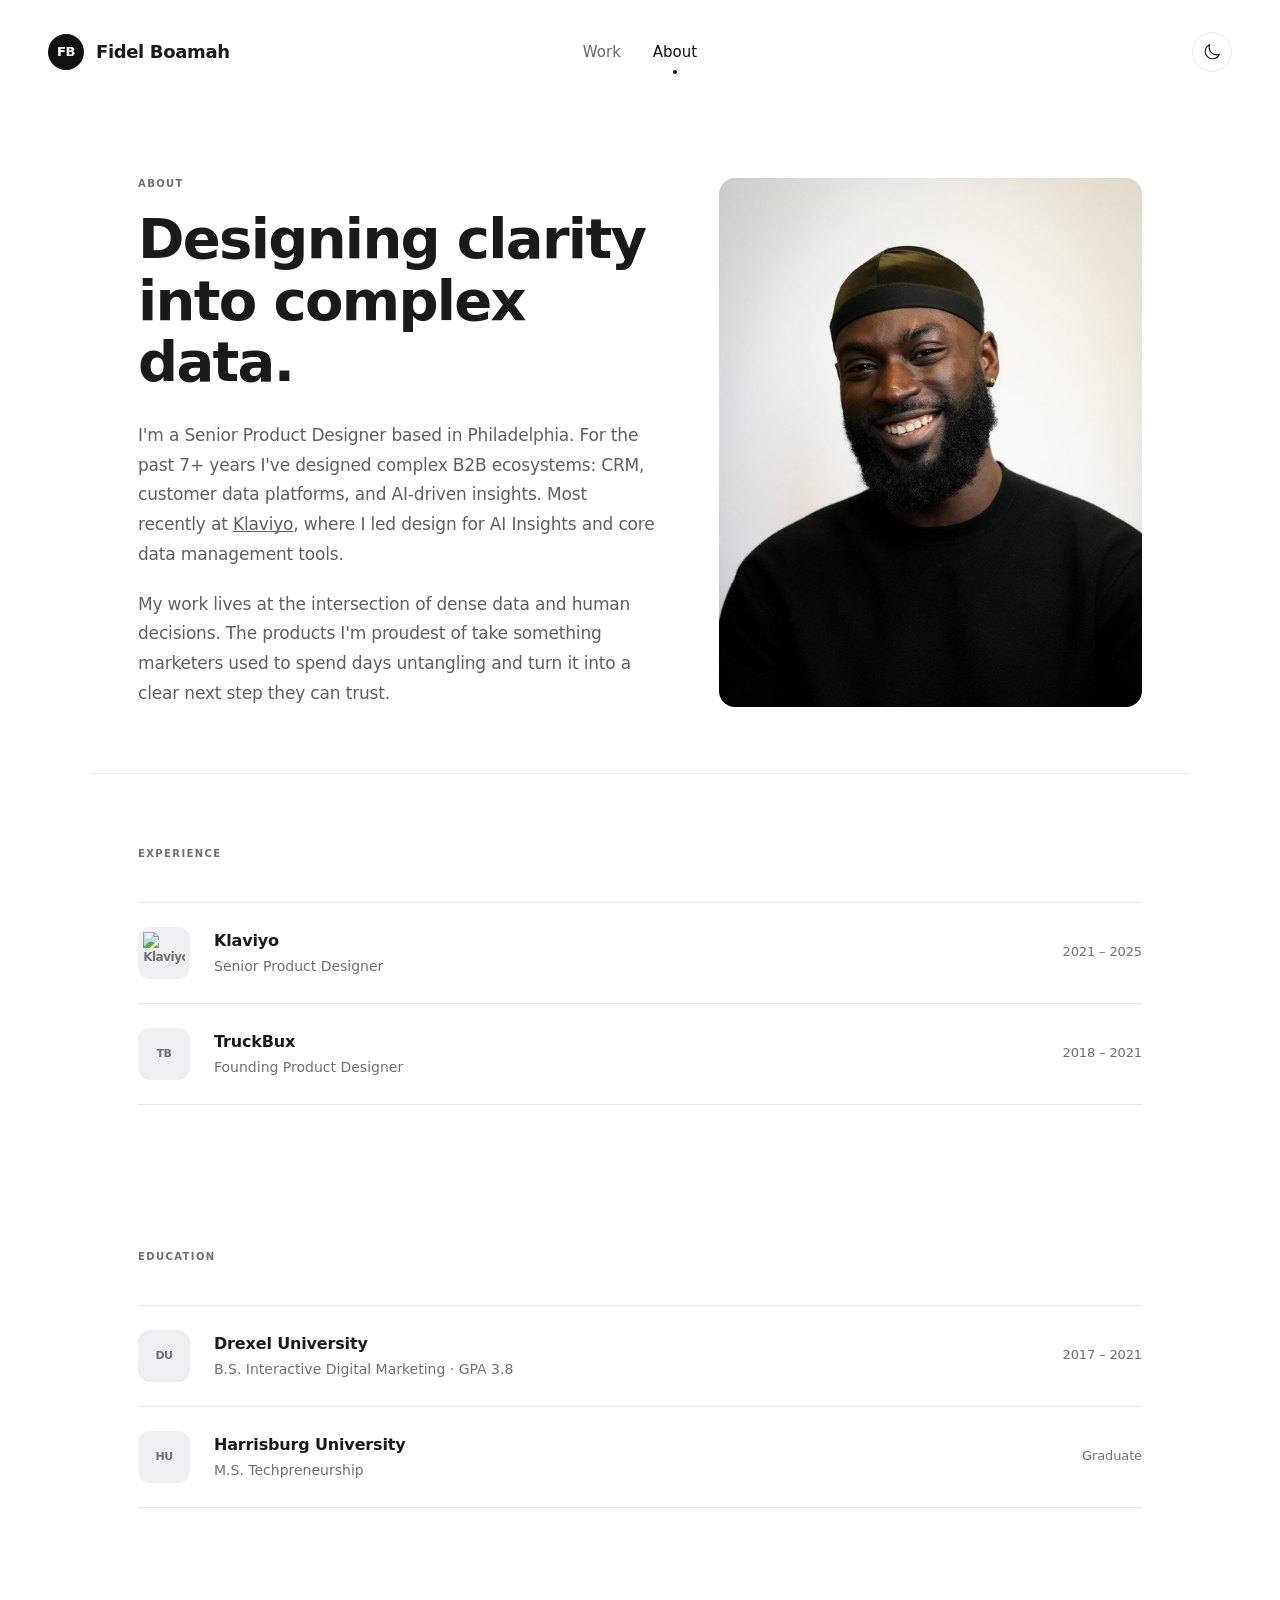
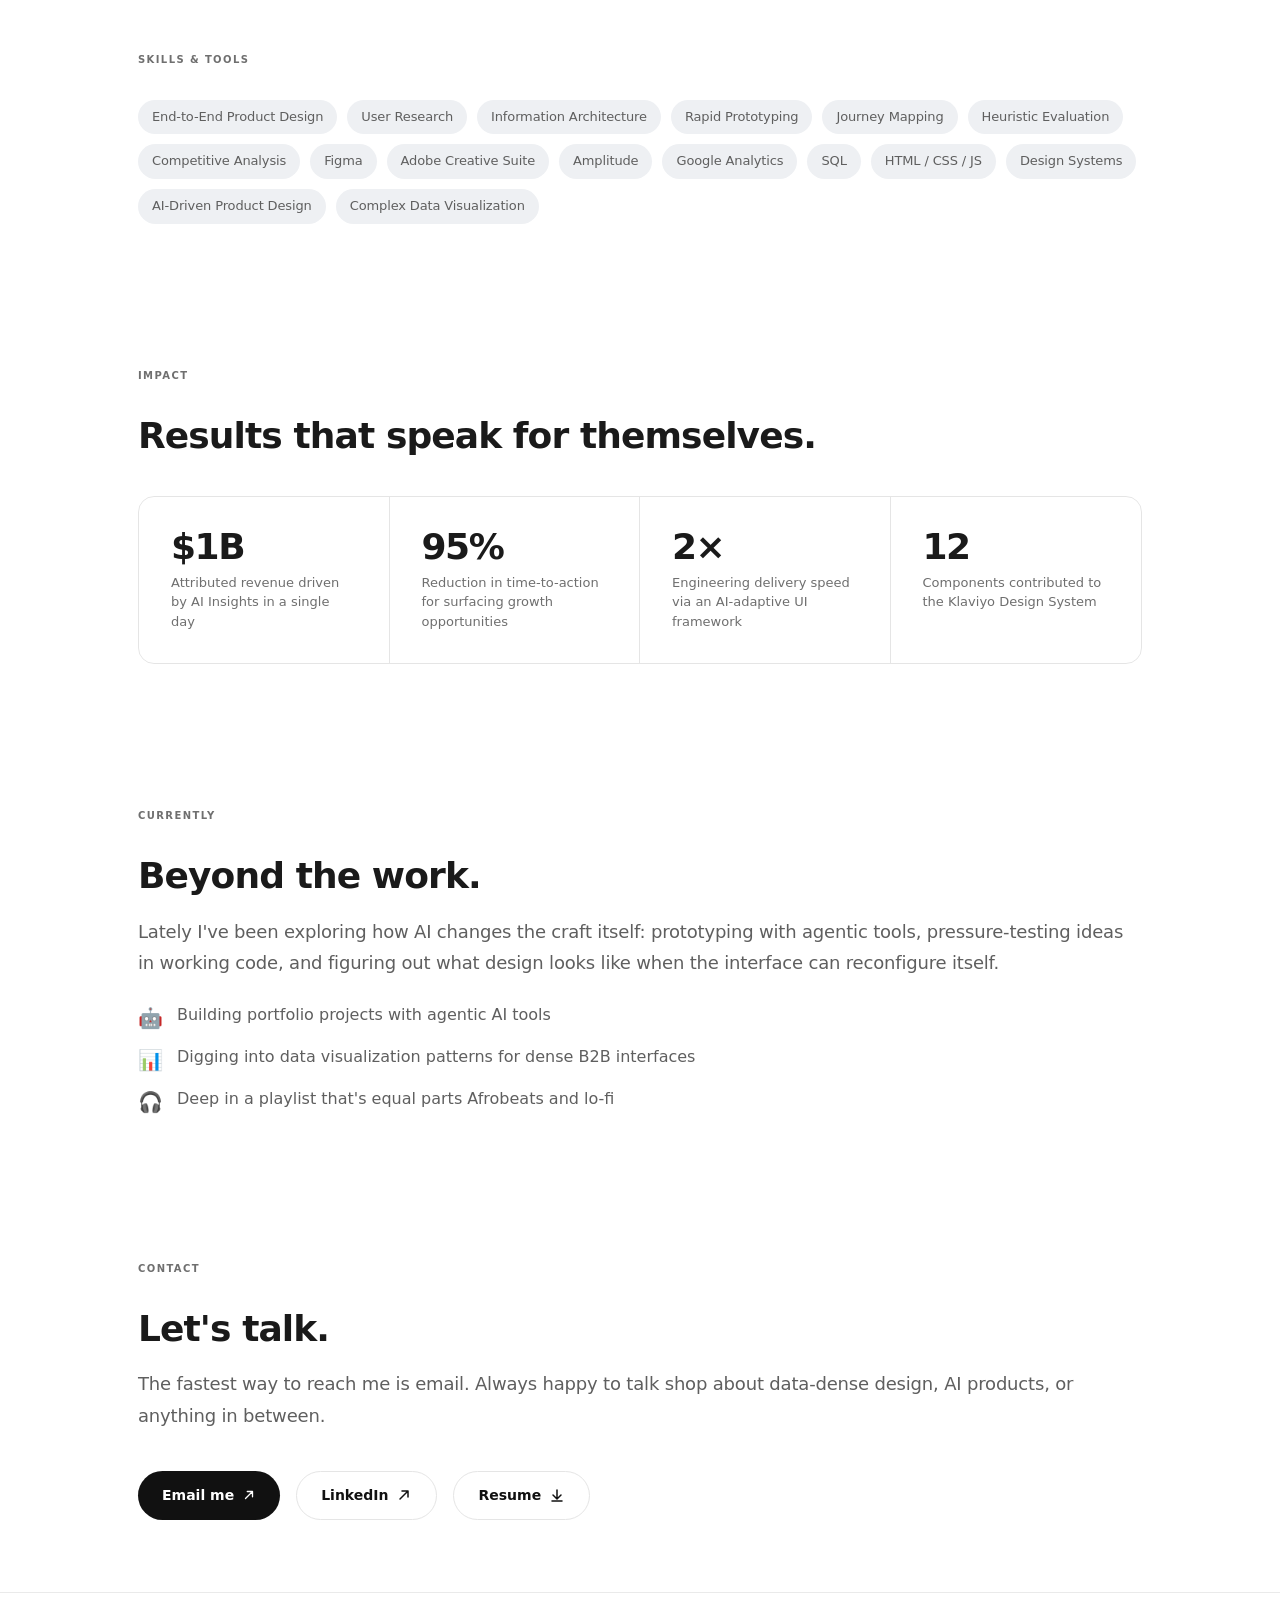
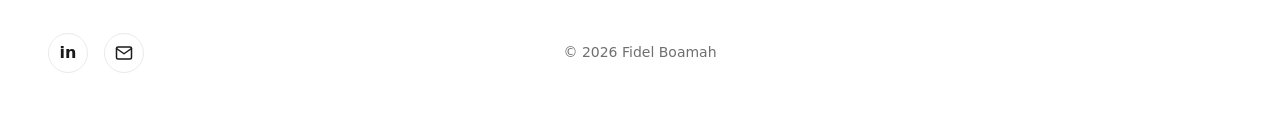
==== about.html @ b43e6928 "Add files via upload" ====
<!DOCTYPE html>
<html lang="en">
<head>
  <meta charset="UTF-8" />
  <meta name="viewport" content="width=device-width, initial-scale=1.0" />
  <title>About — Fidel Boamah</title>
  <link rel="stylesheet" href="styles.css" />
</head>
<body class="case-study">
  <header class="home-header">
    <div class="home-header-left">
      <a class="home-logo" href="index.html" aria-label="Fidel Boamah — home">
        <span class="home-logo-mark">FB</span>
        <span class="home-logo-text">Fidel Boamah</span>
      </a>
    </div>
    <nav class="home-nav">
      <a href="index.html">Work</a>
      <a href="about.html" class="active">About <span class="nav-dot"></span></a>
    </nav>
    <div class="home-header-right">
      <button class="theme-toggle home-theme-btn" aria-label="Toggle theme">
        <svg class="icon-moon" viewBox="0 0 24 24" fill="none" stroke="currentColor" stroke-width="1.5"><path stroke-linecap="round" stroke-linejoin="round" d="M21.752 15.002A9.718 9.718 0 0118 15.75c-5.385 0-9.75-4.365-9.75-9.75 0-1.33.266-2.597.748-3.752A9.753 9.753 0 003 11.25C3 16.635 7.365 21 12.75 21a9.753 9.753 0 009.002-5.998z"/></svg>
        <svg class="icon-sun" viewBox="0 0 24 24" fill="none" stroke="currentColor" stroke-width="1.5"><path stroke-linecap="round" stroke-linejoin="round" d="M12 3v2.25m6.364.386l-1.591 1.591M21 12h-2.25m-.386 6.364l-1.591-1.591M12 18.75V21m-4.773-4.227l-1.591 1.591M5.25 12H3m4.227-4.773L5.636 5.636M15.75 12a3.75 3.75 0 11-7.5 0 3.75 3.75 0 017.5 0z"/></svg>
      </button>
    </div>
  </header>

  <main>

    <!-- ══════ HERO ══════ -->
    <section class="cs-hero about-hero">
      <div class="about-grid">
        <div class="about-text">
          <span class="eyebrow">About</span>
          <h1>Designing clarity into complex data.</h1>
          <div class="about-intro">
            <p>I'm a Senior Product Designer based in Philadelphia. For the past 7+ years I've designed complex B2B ecosystems: CRM, customer data platforms, and AI-driven insights. Most recently at <a href="https://www.klaviyo.com" target="_blank" rel="noopener">Klaviyo</a>, where I led design for AI Insights and core data management tools.</p>
            <p>My work lives at the intersection of dense data and human decisions. The products I'm proudest of take something marketers used to spend days untangling and turn it into a clear next step they can trust.</p>
          </div>
        </div>
        <img class="about-portrait" src="assets/portrait.jpg" alt="Fidel Boamah" />
      </div>
    </section>

    <!-- ══════ EXPERIENCE ══════ -->
    <section class="about-section reveal">
      <span class="about-section-eyebrow">Experience</span>

      <div class="about-rows">

        <div class="about-row reveal">
          <div class="about-row-logo">
            <img src="assets/klaviyo-logo.png" alt="Klaviyo" />
          </div>
          <div class="about-row-info">
            <h4>Klaviyo</h4>
            <p>Senior Product Designer</p>
          </div>
          <span class="about-row-year">2021 – 2025</span>
        </div>

        <div class="about-row reveal reveal-d1">
          <div class="about-row-logo" style="font-size: 11px; letter-spacing: -0.5px;">TB</div>
          <div class="about-row-info">
            <h4>TruckBux</h4>
            <p>Founding Product Designer</p>
          </div>
          <span class="about-row-year">2018 – 2021</span>
        </div>

      </div>
    </section>

    <!-- ══════ EDUCATION ══════ -->
    <section class="about-section reveal">
      <span class="about-section-eyebrow">Education</span>

      <div class="about-rows">

        <div class="about-row reveal">
          <div class="about-row-logo" style="font-size: 11px; font-weight: 900;">DU</div>
          <div class="about-row-info">
            <h4>Drexel University</h4>
            <p>B.S. Interactive Digital Marketing · GPA 3.8</p>
          </div>
          <span class="about-row-year">2017 – 2021</span>
        </div>

        <div class="about-row reveal reveal-d1">
          <div class="about-row-logo" style="font-size: 11px; font-weight: 900;">HU</div>
          <div class="about-row-info">
            <h4>Harrisburg University</h4>
            <p>M.S. Techpreneurship</p>
          </div>
          <span class="about-row-year">Graduate</span>
        </div>

      </div>
    </section>

    <!-- ══════ SKILLS ══════ -->
    <section class="about-section reveal">
      <span class="about-section-eyebrow">Skills &amp; Tools</span>

      <div class="about-skills-grid">
        <span class="about-skill-tag">End-to-End Product Design</span>
        <span class="about-skill-tag">User Research</span>
        <span class="about-skill-tag">Information Architecture</span>
        <span class="about-skill-tag">Rapid Prototyping</span>
        <span class="about-skill-tag">Journey Mapping</span>
        <span class="about-skill-tag">Heuristic Evaluation</span>
        <span class="about-skill-tag">Competitive Analysis</span>
        <span class="about-skill-tag">Figma</span>
        <span class="about-skill-tag">Adobe Creative Suite</span>
        <span class="about-skill-tag">Amplitude</span>
        <span class="about-skill-tag">Google Analytics</span>
        <span class="about-skill-tag">SQL</span>
        <span class="about-skill-tag">HTML / CSS / JS</span>
        <span class="about-skill-tag">Design Systems</span>
        <span class="about-skill-tag">AI-Driven Product Design</span>
        <span class="about-skill-tag">Complex Data Visualization</span>
      </div>
    </section>

    <!-- ══════ IMPACT ══════ -->
    <section class="about-section reveal">
      <span class="about-section-eyebrow">Impact</span>
      <h2>Results that speak for themselves.</h2>

      <div class="about-stats-grid">
        <div class="about-stat-cell reveal">
          <div class="about-stat-num">$1B</div>
          <div class="about-stat-label">Attributed revenue driven by AI Insights in a single day</div>
        </div>
        <div class="about-stat-cell reveal reveal-d1">
          <div class="about-stat-num">95%</div>
          <div class="about-stat-label">Reduction in time-to-action for surfacing growth opportunities</div>
        </div>
        <div class="about-stat-cell reveal reveal-d2">
          <div class="about-stat-num">2×</div>
          <div class="about-stat-label">Engineering delivery speed via an AI-adaptive UI framework</div>
        </div>
        <div class="about-stat-cell reveal reveal-d3">
          <div class="about-stat-num">12</div>
          <div class="about-stat-label">Components contributed to the Klaviyo Design System</div>
        </div>
      </div>
    </section>

    <!-- ══════ CURRENTLY ══════ -->
    <section class="about-section reveal">
      <span class="about-section-eyebrow">Currently</span>
      <h2>Beyond the work.</h2>
      <p>Lately I've been exploring how AI changes the craft itself: prototyping with agentic tools, pressure-testing ideas in working code, and figuring out what design looks like when the interface can reconfigure itself.</p>

      <div class="about-currently">
        <div class="about-currently-item reveal reveal-d1">
          <span>🤖</span>
          <span>Building portfolio projects with agentic AI tools</span>
        </div>
        <div class="about-currently-item reveal reveal-d2">
          <span>📊</span>
          <span>Digging into data visualization patterns for dense B2B interfaces</span>
        </div>
        <div class="about-currently-item reveal reveal-d3">
          <span>🎧</span>
          <span>Deep in a playlist that's equal parts Afrobeats and lo-fi</span>
        </div>
      </div>
    </section>

    <!-- ══════ GET IN TOUCH ══════ -->
    <section class="about-section reveal">
      <span class="about-section-eyebrow">Contact</span>
      <h2>Let's talk.</h2>
      <p>The fastest way to reach me is email. Always happy to talk shop about data-dense design, AI products, or anything in between.</p>

      <div class="about-cta">
        <a href="mailto:fidelboamah@gmail.com" class="btn-primary">Email me <svg viewBox="0 0 16 16" fill="none"><path d="M4 12L12 4M12 4H6M12 4V10" stroke="currentColor" stroke-width="1.5" stroke-linecap="round" stroke-linejoin="round"/></svg></a>
        <a href="https://www.linkedin.com/in/fidel-boamah/" target="_blank" rel="noopener" class="btn-secondary">LinkedIn <svg viewBox="0 0 16 16" fill="none"><path d="M4 12L12 4M12 4H6M12 4V10" stroke="currentColor" stroke-width="1.5" stroke-linecap="round" stroke-linejoin="round"/></svg></a>
        <a href="https://drive.google.com/file/d/1o-JkLellA3AufnttoC6DnsCMwlauHR3e/view" target="_blank" rel="noopener" class="btn-secondary">Resume <svg viewBox="0 0 16 16" fill="none"><path d="M8 3v8M4 8l4 4 4-4M3 14h10" stroke="currentColor" stroke-width="1.5" stroke-linecap="round" stroke-linejoin="round"/></svg></a>
      </div>
    </section>

  </main>

  <footer class="home-footer">
    <div class="footer-socials">
      <a href="https://www.linkedin.com/in/fidel-boamah/" aria-label="LinkedIn" target="_blank" rel="noopener">in</a>
      <a href="mailto:fidelboamah@gmail.com" aria-label="Email"><svg viewBox="0 0 24 24" width="18" height="18" fill="none" stroke="currentColor" stroke-width="2" stroke-linecap="round" stroke-linejoin="round"><path d="M4 4h16c1.1 0 2 .9 2 2v12c0 1.1-.9 2-2 2H4c-1.1 0-2-.9-2-2V6c0-1.1.9-2 2-2z"></path><polyline points="22,6 12,13 2,6"></polyline></svg></a>
    </div>
    <div class="footer-copy">
      <p>&copy; 2026 Fidel Boamah</p>
    </div>
    <div class="footer-spacer"></div>
  </footer>

  <script src="script.js"></script>
  <script>
    (function () {
      const observer = new IntersectionObserver(function (entries) {
        entries.forEach(function (entry) {
          if (entry.isIntersecting) {
            entry.target.classList.add('is-visible');
            observer.unobserve(entry.target);
          }
        });
      }, { threshold: 0.08, rootMargin: '0px 0px -48px 0px' });
      document.querySelectorAll('.reveal').forEach(function (el) {
        observer.observe(el);
      });
    })();
  </script>

</body>
</html>
---- styles.css ----
/* ===========================
   Fidel Boamah — Portfolio
   (Global & Variables)
   =========================== */

@import url('https://api.fontshare.com/v2/css?f[]=satoshi@300,400,500,700,900&display=swap');

:root {
  /* Legacy/Subpage Variables */
  --bg: #ffffff;
  --bg-light: #ffffff;
  --text-primary: #1a1a1a;
  --text-secondary: #5f5f5f;
  --text-muted: #6f6f6f;
  --text-label: #6f6f6f;
  --pill-bg: #ffffff;
  --pill-active-bg: #1a1a1a;
  --pill-active-text: #ffffff;
  --pill-border: rgba(0, 0, 0, 0.1);
  --pill-shadow: 0 10px 10px -5px rgba(0, 0, 0, 0.1);
  --line: rgba(0, 0, 0, 0.1);
  --card-bg: #ffffff;
  --card-border: rgba(0, 0, 0, 0.1);
  --heading-color: #1a1a1a;
  --card-radius: 17px;
  --max-width: 1440px;
  --content-width: 1310px;
  --img-frame-bg: #eef0f3;
  --img-frame-text: #666666;
  --toggle-bg: #ffffff;
  --accent: #f5e2ff;
  --featured-border: rgba(0, 0, 0, 0.12);

  /* New Homepage Variables */
  --home-bg: #ffffff;
  --home-text: #111111;
  --home-text-muted: #666666;
  --home-border: #eaeaea;
  --btn-bg: #111111;
  --btn-text: #ffffff;
  --btn-outline: #e5e5e5;
  --card-purple: #f4f3ff;
  --card-blue: #f0f7ff;
  --card-pink: #fff0f2;
  --card-green: #f0fdf4;
}

body.dark-mode {
  /* Legacy/Subpage Dark Mode */
  --bg: #141414;
  --bg-light: #141414;
  --text-primary: #f5f5f5;
  --text-secondary: #b0b0b0;
  --text-muted: #8a8a8a;
  --text-label: #8a8a8a;
  --pill-bg: rgba(255, 255, 255, 0.06);
  --pill-active-bg: #f5f5f5;
  --pill-active-text: #141414;
  --pill-border: rgba(255, 255, 255, 0.1);
  --pill-shadow: 0 10px 10px -5px rgba(0, 0, 0, 0.4);
  --line: rgba(255, 255, 255, 0.1);
  --card-bg: #1f1f1f;
  --card-border: rgba(255, 255, 255, 0.1);
  --heading-color: #f5f5f5;
  --img-frame-bg: #1f1f1f;
  --img-frame-text: #8a8a8a;
  --toggle-bg: #1f1f1f;
  --accent: rgba(216, 160, 255, 0.35);
  --featured-border: rgba(255, 255, 255, 0.1);

  /* New Homepage Dark Mode */
  --home-bg: #0d0d0d;
  --home-text: #f5f5f5;
  --home-text-muted: #a0a0a0;
  --home-border: #2a2a2a;
  --btn-bg: #ffffff;
  --btn-text: #111111;
  --btn-outline: #333333;
  --card-purple: #1b1a29;
  --card-blue: #161e2b;
  --card-pink: #2b1a1c;
  --card-green: #1a241c;
}

* { margin: 0; padding: 0; box-sizing: border-box; cursor: none !important; }
html { scroll-behavior: smooth; }

/* ── Custom cursor ── */
.cursor-ring {
  position: fixed;
  top: 0;
  left: 0;
  width: 36px;
  height: 36px;
  border-radius: 50%;
  background: rgba(107, 115, 255, 0.4);
  margin-left: -18px;
  margin-top: -18px;
  pointer-events: none;
  z-index: 99999;
  opacity: 0;
  will-change: transform;
  transition: opacity 0.3s ease, width 0.3s cubic-bezier(0.22, 1, 0.36, 1), height 0.3s cubic-bezier(0.22, 1, 0.36, 1), margin 0.3s cubic-bezier(0.22, 1, 0.36, 1);
}

.cursor-ring--hover {
  width: 52px;
  height: 52px;
  margin-left: -26px;
  margin-top: -26px;
  opacity: 0.35 !important;
}

/* Click pulse */
.cursor-ring--click {
  width: 28px;
  height: 28px;
  margin-left: -14px;
  margin-top: -14px;
}

/* Touch devices: restore default cursor */
@media (pointer: coarse) {
  * { cursor: auto !important; }
  .cursor-dot, .cursor-ring { display: none; }
}

body {
  background: var(--bg);
  color: var(--text-primary);
  font-family: "Satoshi", system-ui, sans-serif;
  font-weight: 400;
  line-height: 1.6;
  -webkit-font-smoothing: antialiased;
  -moz-osx-font-smoothing: grayscale;
  transition: background 0.3s ease, color 0.3s ease;
}

img { display: block; max-width: 100%; }
a { color: inherit; text-decoration: none; }
a:focus-visible, button:focus-visible { outline: 2px solid var(--text-primary); outline-offset: 3px; }

/* ===========================
   NEW HOMEPAGE STYLES
   =========================== */

body.home-page {
  background: var(--home-bg);
  color: var(--home-text);
  overflow-x: hidden;
}

/* Home Header */
.home-header {
  display: flex;
  justify-content: space-between;
  align-items: center;
  padding: 32px 48px;
  max-width: 1440px;
  margin: 0 auto;
}

.home-header-left, .home-header-right {
  display: flex;
  align-items: center;
  flex: 1;
}

.home-header-right {
  justify-content: flex-end;
  gap: 16px;
}

.home-logo {
  display: flex;
  align-items: center;
  gap: 12px;
  font-weight: 700;
  font-size: 18px;
  letter-spacing: -0.02em;
}

.home-logo-mark {
  display: flex;
  align-items: center;
  justify-content: center;
  width: 36px;
  height: 36px;
  background: var(--home-text);
  color: var(--home-bg);
  border-radius: 50%;
  font-size: 13px;
  font-weight: 900;
}

.home-nav {
  display: flex;
  gap: 32px;
  align-items: center;
  justify-content: center;
  font-weight: 500;
  font-size: 15px;
  color: var(--home-text-muted);
}

.home-nav a { position: relative; transition: color 0.2s ease; }
.home-nav a:hover, .home-nav a.active { color: var(--home-text); }

.nav-dot {
  position: absolute;
  bottom: -10px;
  left: 50%;
  transform: translateX(-50%);
  width: 4px;
  height: 4px;
  background: var(--home-text);
  border-radius: 50%;
}

/* Home Theme Button (Matched to Footer Socials) */
.home-theme-btn {
  width: 40px;
  height: 40px;
  border-radius: 50%;
  border: 1px solid var(--home-border);
  background: transparent;
  display: flex;
  align-items: center;
  justify-content: center;
  cursor: pointer;
  color: var(--home-text);
  transition: background 0.2s ease;
}

.home-theme-btn:hover {
  background: var(--btn-outline);
}

.home-theme-btn svg { width: 18px; height: 18px; }
.home-theme-btn .icon-sun { display: none; }
body.dark-mode .home-theme-btn .icon-moon { display: none; }
body.dark-mode .home-theme-btn .icon-sun { display: block; }

/* Buttons */
.btn-primary {
  background: var(--btn-bg);
  color: var(--btn-text);
  padding: 12px 24px;
  border-radius: 99px;
  font-weight: 600;
  font-size: 14px;
  display: inline-flex;
  align-items: center;
  gap: 8px;
  transition: transform 0.2s ease, opacity 0.2s ease;
}

.btn-primary:hover { opacity: 0.9; transform: scale(1.02); }
.btn-primary svg { width: 14px; height: 14px; }

.btn-secondary {
  background: transparent;
  color: var(--home-text);
  border: 1px solid var(--btn-outline);
  padding: 12px 24px;
  border-radius: 99px;
  font-weight: 600;
  font-size: 14px;
  display: inline-flex;
  align-items: center;
  gap: 8px;
  transition: background 0.2s ease;
}

.btn-secondary:hover { background: rgba(0,0,0,0.03); }
body.dark-mode .btn-secondary:hover { background: rgba(255,255,255,0.05); }
.btn-secondary svg { width: 16px; height: 16px; }

/* Home Hero */
.home-hero {
  display: grid;
  grid-template-columns: 1fr 1fr;
  align-items: center;
  max-width: 1360px;
  margin: 40px auto 80px;
  padding: 0 48px;
  gap: 60px;
}

.home-hero-content {
  max-width: 600px;
  animation: hero-rise 0.8s cubic-bezier(0.2, 0.8, 0.2, 1) forwards;
}

@keyframes hero-rise {
  from { opacity: 0; transform: translateY(18px); }
  to { opacity: 1; transform: translateY(0); }
}

.badge-klaviyo {
  display: inline-flex;
  align-items: center;
  gap: 6px;
  padding: 6px 14px;
  background: rgba(240, 63, 33, 0.12);
  color: #C42E14;
  font-size: 13px;
  font-weight: 500;
  border-radius: 99px;
  margin-bottom: 24px;
  white-space: nowrap;
}

.badge-klaviyo a {
  color: #C42E14;
  font-weight: 700;
  text-decoration: underline;
  text-underline-offset: 2px;
}

body.dark-mode .badge-klaviyo {
  background: #D4361D;
  color: #ffffff;
}

body.dark-mode .badge-klaviyo a {
  color: #ffffff;
}

.home-hero h1 {
  font-size: clamp(48px, 6vw, 76px);
  font-weight: 700;
  line-height: 1.05;
  letter-spacing: -0.03em;
  margin-bottom: 24px;
}

.text-gradient-1 {
  background: linear-gradient(90deg, #6b73ff 0%, #a272ff 100%);
  -webkit-background-clip: text;
  -webkit-text-fill-color: transparent;
}

.text-gradient-2 {
  background: linear-gradient(90deg, #ff6b9e 0%, #ff9a6b 100%);
  -webkit-background-clip: text;
  -webkit-text-fill-color: transparent;
}

.home-subtitle {
  font-size: 20px;
  line-height: 1.5;
  color: var(--home-text-muted);
  margin-bottom: 40px;
  max-width: 480px;
}

.home-hero-actions {
  display: flex;
  gap: 16px;
  margin-bottom: 48px;
}

.home-skills {
  display: flex;
  gap: 24px;
  flex-wrap: wrap;
  font-size: 13px;
  font-weight: 500;
  color: var(--home-text-muted);
}

.home-skills span {
  display: flex;
  align-items: center;
  gap: 8px;
}

.home-hero-visual {
  position: relative;
  width: 100%;
  display: flex;
  justify-content: flex-end;
  align-items: center;
  animation: hero-rise 1s cubic-bezier(0.2, 0.8, 0.2, 1) 0.2s forwards;
  opacity: 0;
}

.hero-portrait {
  width: 85%;
  max-width: 440px;
  aspect-ratio: 4 / 5;
  object-fit: cover;
  object-position: center 20%;
  border-radius: 24px;
  box-shadow: 0 24px 48px -12px rgba(0,0,0,0.1);
  transition: transform 0.3s ease;
}

body.dark-mode .hero-portrait {
  box-shadow: 0 24px 48px -12px rgba(0,0,0,0.6);
}

.hero-portrait:hover {
  transform: translateY(-4px);
}

/* Home Work Section */
.home-work-section {
  padding: 80px 48px;
  max-width: 1360px;
  margin: 0 auto;
}

.work-header {
  display: flex;
  justify-content: space-between;
  align-items: flex-end;
  margin-bottom: 40px;
}

.work-eyebrow {
  display: block;
  font-size: 12px;
  font-weight: 700;
  letter-spacing: 0.1em;
  color: var(--home-text-muted);
  text-transform: uppercase;
  margin-bottom: 12px;
}

.work-header h2 {
  font-size: 36px;
  font-weight: 700;
  letter-spacing: -0.02em;
}

.view-all-link {
  font-weight: 600;
  font-size: 15px;
  color: var(--home-text);
  transition: opacity 0.2s ease;
}

.view-all-link:hover { opacity: 0.6; }

.home-grid {
  display: grid;
  grid-template-columns: repeat(2, 1fr);
  gap: 32px;
}

.home-card {
  position: relative;
  border-radius: 24px;
  height: 480px;
  display: flex;
  overflow: hidden;
  padding: 48px;
  transition: transform 0.3s cubic-bezier(0.2, 0.8, 0.2, 1), box-shadow 0.3s ease;
}

.home-card:hover {
  transform: translateY(-8px);
  box-shadow: 0 24px 48px -12px rgba(0,0,0,0.1);
}

body.dark-mode .home-card:hover {
  box-shadow: 0 24px 48px -12px rgba(0,0,0,0.5);
}

.bg-purple { background: var(--card-purple); }
.bg-blue { background: var(--card-blue); }
.bg-pink { background: var(--card-pink); }
.bg-green { background: var(--card-green); }

.card-content {
  flex: 0 0 50%;
  display: flex;
  flex-direction: column;
  z-index: 2;
}

.card-company {
  font-size: 12px;
  font-weight: 700;
  letter-spacing: 0.08em;
  color: var(--home-text-muted);
  margin-bottom: 16px;
}

.card-title {
  font-size: 28px;
  font-weight: 700;
  letter-spacing: -0.02em;
  margin-bottom: 16px;
  color: var(--home-text);
}

.card-desc {
  font-size: 15px;
  line-height: 1.6;
  color: var(--home-text-muted);
  margin-bottom: auto;
  max-width: 90%;
}

.card-link {
  display: inline-flex;
  align-items: center;
  gap: 12px;
  font-weight: 600;
  font-size: 14px;
}

.arrow-circle {
  width: 32px;
  height: 32px;
  border-radius: 50%;
  background: var(--home-bg);
  display: flex;
  align-items: center;
  justify-content: center;
  transition: transform 0.2s ease;
}

.home-card:hover .arrow-circle {
  transform: translateX(4px);
}

.card-visual {
  position: absolute;
  right: -5%;
  bottom: -5%;
  width: 60%;
  height: 85%;
  z-index: 1;
  transition: transform 0.5s cubic-bezier(0.2, 0.8, 0.2, 1);
}

.card-visual img {
  width: 100%;
  height: 100%;
  object-fit: cover;
  object-position: left top;
  border-radius: 12px;
  box-shadow: -10px 10px 30px rgba(0,0,0,0.1);
  transform: perspective(1000px) rotateY(-12deg) rotateX(4deg) translateY(20px);
  transition: transform 0.5s cubic-bezier(0.2, 0.8, 0.2, 1);
}

.home-card:hover .card-visual img {
  transform: perspective(1000px) rotateY(-8deg) rotateX(2deg) translateY(0px) scale(1.02);
}

/* Home Contact Section */
.home-contact {
  max-width: 1360px;
  margin: 0 auto;
  padding: 0 48px 80px;
}

.home-contact-inner {
  background: var(--img-frame-bg);
  border-radius: 24px;
  padding: 72px 64px;
}

.home-contact-eyebrow {
  font-size: 10px;
  font-weight: 700;
  letter-spacing: 0.14em;
  text-transform: uppercase;
  color: var(--text-muted);
  margin-bottom: 16px;
}

.home-contact-heading {
  font-size: clamp(36px, 5vw, 64px);
  font-weight: 700;
  letter-spacing: -0.03em;
  line-height: 1.05;
  color: var(--home-text);
  margin-bottom: 16px;
}

.home-contact-sub {
  font-size: 17px;
  color: var(--home-text-muted);
  line-height: 1.6;
  max-width: 480px;
  margin-bottom: 36px;
}

.home-contact-actions {
  display: flex;
  gap: 12px;
  flex-wrap: wrap;
}

@media (max-width: 768px) {
  .home-contact { padding: 0 24px 60px; }
  .home-contact-inner { padding: 48px 32px; }
  .home-contact-actions { flex-direction: column; }
  .home-contact-actions a { width: 100%; justify-content: center; }
}

/* Home Footer */
.home-footer {
  display: flex;
  justify-content: space-between;
  align-items: center;
  padding: 40px 48px;
  max-width: 1440px;
  margin: 0 auto;
  border-top: 1px solid var(--home-border);
}

.footer-socials {
  display: flex;
  gap: 16px;
  flex: 1;
}

.footer-socials a {
  width: 40px;
  height: 40px;
  border-radius: 50%;
  border: 1px solid var(--home-border);
  display: flex;
  align-items: center;
  justify-content: center;
  font-weight: 700;
  transition: background 0.2s ease;
}

.footer-socials a:hover {
  background: var(--btn-outline);
}

.footer-copy {
  flex: 1;
  text-align: center;
  font-size: 13px;
  color: var(--home-text-muted);
}

.footer-credits a {
  text-decoration: underline;
}

.footer-spacer {
  flex: 1;
}

/* Home Responsive */
@media (max-width: 1024px) {
  .home-hero { grid-template-columns: 1fr; text-align: center; gap: 0; }
  .home-hero-content { margin: 0 auto; display: flex; flex-direction: column; align-items: center; }
  .home-hero h1 { font-size: 56px; }
  .home-hero-visual { display: none; }
  .home-subtitle { max-width: 600px; }
  .home-skills { justify-content: center; }
  .home-grid { grid-template-columns: 1fr; }
  .home-card { height: 400px; }
}

@media (max-width: 768px) {
  .home-header { padding: 24px; flex-wrap: wrap; gap: 20px; justify-content: center; }
  .home-header-left, .home-header-right { flex: none; }
  .home-nav { order: 3; width: 100%; margin-top: 16px; }
  .home-hero { padding: 0 24px; margin-top: 20px; }
  .home-hero h1 { font-size: 40px; }
  .home-work-section { padding: 60px 24px; }
  .home-card { height: auto; flex-direction: column; padding: 32px; }
  .card-content { flex: auto; margin-bottom: 240px; }
  .card-visual { width: 90%; right: -10%; bottom: -40px; height: 280px; }
  .home-footer { flex-direction: column; gap: 24px; padding: 40px 24px; }
  .footer-socials { justify-content: center; }
}

/* ===========================
   LEGACY/SUBPAGE STYLES
   (Untouched to preserve Case Studies & About)
   =========================== */

/* Shared Subpage Nav */
.cs-header {
  position: relative;
  display: grid;
  grid-template-columns: 1fr auto 1fr;
  align-items: center;
  max-width: var(--content-width);
  margin: 0 auto;
  padding: 51px 24px 0;
  z-index: 10;
}

.logo { grid-column: 1; justify-self: start; display: flex; width: 44px; height: 44px; transition: transform 0.2s ease; }
.logo:hover { transform: scale(1.05); }
.logo svg { width: 100%; height: 100%; }
.logo .oct { fill: var(--pill-active-bg); stroke: var(--pill-active-bg); transition: fill 0.3s ease, stroke 0.3s ease; }
.logo text { fill: var(--pill-active-text); font-family: "Satoshi", system-ui, sans-serif; font-weight: 700; font-size: 15px; letter-spacing: 0.5px; transition: fill 0.3s ease; }

.cs-nav-pill { grid-column: 2; display: flex; gap: 4px; align-items: center; background: var(--pill-bg); backdrop-filter: blur(12px); -webkit-backdrop-filter: blur(12px); border: 1px solid var(--pill-border); border-radius: 9999px; padding: 4px; box-shadow: var(--pill-shadow); transition: background 0.3s ease, border-color 0.3s ease; }
.cs-nav-pill a { height: 34px; display: flex; align-items: center; justify-content: center; padding: 0 20px; border-radius: 9999px; font-weight: 500; font-size: 14px; color: var(--text-label); transition: background 0.2s ease, color 0.2s ease; }
.cs-nav-pill a:not(.active):hover { color: var(--text-primary); background: rgba(0,0,0,0.03); }
body.dark-mode .cs-nav-pill a:not(.active):hover { background: rgba(255,255,255,0.05); }
.cs-nav-pill a.active { background: var(--pill-active-bg); color: var(--pill-active-text); }

.cs-theme-toggle { grid-column: 3; justify-self: end; width: 40px; height: 40px; background: none; border: 1px solid transparent; border-radius: 50%; display: flex; align-items: center; justify-content: center; cursor: pointer; transition: background 0.2s ease, border-color 0.2s ease; }
.cs-theme-toggle:hover { background: var(--pill-bg); border-color: var(--pill-border); }
.cs-theme-toggle svg { width: 18px; height: 18px; color: var(--text-primary); fill: none; stroke: currentColor; stroke-width: 1.8; }
.cs-theme-toggle .icon-sun { display: none; }
body.dark-mode .cs-theme-toggle .icon-moon { display: none; }
body.dark-mode .cs-theme-toggle .icon-sun { display: block; }

/* Case Study Pages */
body.case-study { background: var(--bg-light); color: var(--heading-color); }
body.case-study.dark-mode { color: var(--text-primary); }
.cs-hero { max-width: 852px; margin: 0 auto; padding: 96px 24px 48px; }
.cs-hero h1 { font-family: "Satoshi", system-ui, sans-serif; font-weight: 500; font-size: 42px; letter-spacing: -2.1px; color: var(--text-primary); margin-bottom: 32px; }
.cs-hero-grid { display: grid; grid-template-columns: 1fr 1.4fr; gap: 64px; }
.cs-meta-table .label { font-family: "Satoshi", system-ui, sans-serif; font-weight: 700; font-size: 15px; color: var(--text-label); margin-top: 18px; }
.cs-meta-table .label:first-child { margin-top: 0; }
.cs-meta-table .value { font-size: 21px; letter-spacing: -0.17px; line-height: 1.625; color: var(--text-muted); margin-bottom: 4px; }
.cs-hero-text .label { font-family: "Satoshi", system-ui, sans-serif; font-weight: 700; font-size: 15px; color: var(--text-label); margin-bottom: 12px; display: block; }
.cs-hero-text p { font-size: 21px; letter-spacing: -0.17px; line-height: 1.625; color: var(--text-primary); margin-bottom: 28px; }
.cs-hero-text p:last-child { margin-bottom: 0; }
.cs-divider { border: none; border-top: 1px solid var(--line); max-width: 1100px; margin: 0 auto; }
.cs-cta { display: inline-block; margin: 56px auto 0; padding: 18px 40px; border: 1px solid var(--card-border); border-radius: 44px; background: var(--card-bg); color: var(--text-primary); font-family: "Satoshi", system-ui, sans-serif; font-weight: 500; font-size: 15px; text-align: center; transition: background 0.25s ease, border-color 0.25s ease, color 0.25s ease; }
.cs-cta:hover { background: var(--pill-active-bg); border-color: var(--pill-active-bg); color: var(--pill-active-text); }
.cs-cta-wrap { text-align: left; margin-top: 32px; }
.cs-content { max-width: 852px; margin: 0 auto; padding: 0 24px 112px; display: flex; flex-direction: column; gap: 75px; }
.cs-section { scroll-margin-top: 32px; }
.cs-section .eyebrow { font-family: "Satoshi", system-ui, sans-serif; font-weight: 700; font-size: 15px; color: var(--text-label); margin-bottom: 10px; display: block; }
.cs-section h2 { font-family: "Satoshi", system-ui, sans-serif; font-weight: 500; font-size: 32px; letter-spacing: -0.64px; line-height: 1.25; margin-bottom: 32px; color: var(--heading-color); }
.cs-section h3 { font-family: "Satoshi", system-ui, sans-serif; font-weight: 500; font-size: 26px; letter-spacing: -0.52px; line-height: 1.2; margin-top: 64px; margin-bottom: 20px; color: var(--heading-color); }
.cs-section h2 + h3, .cs-section h3:first-child { margin-top: 0; }
.cs-section p { font-size: 21px; letter-spacing: -0.17px; line-height: 1.625; margin-bottom: 28px; color: var(--text-primary); }
.cs-section p:last-child { margin-bottom: 0; }
.cs-section img, .cs-section .img-frame { width: 100%; border-radius: 15px; box-shadow: 0 0 22.1px 0 rgba(0, 0, 0, 0.05); margin: 40px 0; object-fit: cover; background: var(--img-frame-bg); color: var(--img-frame-text); transition: background 0.25s ease, color 0.25s ease; }
video.img-frame { display: block; }
.img-frame.placeholder { display: flex; align-items: center; justify-content: center; font-size: 14px; }
.cs-section img.on-dark { background: #1b1b1f; padding: 28px; box-sizing: border-box; object-fit: contain; border: 1px solid rgba(255, 255, 255, 0.08); }
.cs-caption { font-family: "Satoshi", system-ui, sans-serif; font-weight: 500; font-size: 13px; letter-spacing: -0.65px; color: var(--text-label); text-align: right; margin-top: -16px; margin-bottom: 24px; }
.cs-row { display: flex; gap: 65px; align-items: flex-start; margin-top: 16px; }
.cs-row > * { flex: 1; }
.cs-row img, .cs-row .img-frame { margin: 0; border-radius: 15px; flex: 0 0 340px; width: 340px; min-width: 0; }
.cs-cards { display: flex; flex-direction: column; gap: 24px; margin-top: 24px; }
.cs-card { background: var(--card-bg); border: 1px solid var(--card-border); border-radius: 24px; padding: 42px; transition: background 0.25s ease, border-color 0.25s ease; }
.cs-card.accent { border-left: 4px solid var(--accent); }
.cs-card h4 { font-family: "Satoshi", system-ui, sans-serif; font-weight: 600; font-size: 20px; color: var(--text-secondary); margin-bottom: 16px; }
.cs-card p { font-size: 16px; letter-spacing: normal; line-height: 1.6; color: var(--text-primary); margin: 0; }
.cs-cards-grid { display: grid; grid-template-columns: repeat(2, 1fr); gap: 24px; margin-top: 24px; }
.cs-cards-grid .cs-card { display: flex; flex-direction: column; gap: 12px; }
.cs-emoji-cards { display: flex; flex-direction: column; gap: 24px; margin-top: 24px; }
.cs-emoji-cards + h3 { margin-top: 32px; }
.cs-emoji-card { background: var(--card-bg); border: 1px solid var(--card-border); border-radius: 24px; padding: 42px; display: flex; align-items: center; gap: 24px; transition: background 0.25s ease, border-color 0.25s ease; }
.cs-emoji-card .emoji { font-size: 64px; flex-shrink: 0; }
.cs-emoji-card h4 { font-family: "Satoshi", system-ui, sans-serif; font-weight: 600; font-size: 20px; color: var(--text-secondary); margin-bottom: 8px; }
.cs-emoji-card p { font-size: 16px; letter-spacing: normal; line-height: 1.6; color: var(--text-primary); margin: 0; }
.cs-ordered { font-family: "Satoshi", system-ui, sans-serif; font-weight: 500; font-size: 28px; letter-spacing: -1.4px; line-height: 1.5; margin: 64px 0 28px 28px; color: var(--heading-color); }
.cs-ordered ~ .cs-ordered { margin-top: 96px; }
.cs-section > .cs-card { margin: 40px 0 48px; }
.cs-section > .cs-card p { font-size: 21px; letter-spacing: -0.17px; line-height: 1.6; }

/* Diagrams */
.cs-diagram { padding: 32px; color: var(--heading-color); }
.cs-diagram .dg-title { font-family: "Satoshi", system-ui, sans-serif; font-weight: 700; font-size: 15px; color: var(--text-label); margin-bottom: 28px; }
.cs-diagram .dg-row { display: flex; align-items: center; justify-content: space-around; gap: 16px; padding-bottom: 8px; }
.cs-diagram .dg-item { text-align: center; }
.cs-diagram .dg-braces { display: block; height: 56px; line-height: 56px; font-size: 46px; font-weight: 300; }
.cs-diagram .dg-atom { display: block; width: 56px; height: 56px; margin: 0 auto; }
.cs-diagram .dg-label { font-family: "Satoshi", system-ui, sans-serif; font-weight: 500; font-size: 16px; margin-top: 14px; color: var(--text-primary); }
.cs-diagram .dg-arrow { font-size: 28px; color: var(--text-muted); }
.cs-diagram .dg-figure { font-family: "Satoshi", system-ui, sans-serif; font-weight: 700; font-size: 56px; letter-spacing: -2px; line-height: 1.15; margin-bottom: 10px; }
.cs-diagram .dg-sub { font-size: 16px; color: var(--text-muted); }

/* Maturity Scale Component */
.maturity-scale { position: relative; display: flex; justify-content: space-between; gap: 32px; padding: 56px 48px 40px; margin: 40px 0; border-radius: 15px; background: var(--img-frame-bg); transition: background 0.25s ease; }
.ms-title { position: absolute; top: 112px; left: 0; right: 0; text-align: center; font-family: "Satoshi", system-ui, sans-serif; font-weight: 700; font-size: 16px; color: var(--heading-color); }
.ms-axis { position: absolute; left: 28px; right: 28px; top: 144px; height: 1.5px; background: var(--text-muted); opacity: 0.55; color: var(--text-muted); }
.ms-axis::before, .ms-axis::after { content: ""; position: absolute; top: -4.5px; width: 10px; height: 10px; border-left: 1.5px solid currentColor; border-bottom: 1.5px solid currentColor; }
.ms-axis::before { left: 0; transform: rotate(45deg); }
.ms-axis::after { right: 0; transform: rotate(-135deg); }
.ms-end { position: relative; z-index: 1; display: flex; flex-direction: column; align-items: center; max-width: 250px; }
.ms-card { width: 100%; border-radius: 24px; padding: 30px 20px; text-align: center; color: #1a1a1a; }
.ms-card--smb { background: #d8b491; }
.ms-card--ent { background: #c8dbf7; }
.ms-icon { display: block; width: 46px; height: 46px; margin: 0 auto 18px; }
.ms-name { font-family: "Satoshi", system-ui, sans-serif; font-weight: 700; font-size: 17px; }
.ms-events { font-size: 13.5px; margin-top: 4px; }
.ms-label { font-family: "Satoshi", system-ui, sans-serif; font-weight: 700; font-size: 16px; margin-top: 22px; color: var(--heading-color); }
.ms-quote { font-size: 16px; line-height: 1.45; margin-top: 10px; text-align: center; color: var(--text-secondary); }

/* About Page */
.about-hero { max-width: 1100px; margin: 0 auto; padding: 72px 48px 64px; border-bottom: 1px solid var(--line); }
.about-hero h1 { font-size: clamp(36px, 5vw, 56px); letter-spacing: -0.03em; font-weight: 700; line-height: 1.1; margin-top: 16px; margin-bottom: 28px; }
.about-grid { display: grid; grid-template-columns: 1.1fr 0.9fr; gap: 64px; align-items: center; }
.about-text { width: 100%; }
.about-portrait { width: 100%; aspect-ratio: 4 / 5; object-fit: cover; object-position: center 20%; border-radius: 16px; }
.about-hero .eyebrow { display: block; font-size: 10px; font-weight: 700; letter-spacing: 0.14em; text-transform: uppercase; color: var(--text-muted); margin-bottom: 12px; }
.about-intro p { font-size: 17px; line-height: 1.75; color: var(--text-secondary); margin-bottom: 20px; letter-spacing: -0.01em; }
.about-intro p:last-child { margin-bottom: 0; }
.about-intro p a { text-decoration: underline; text-decoration-skip-ink: none; }
.about-stats .stat-num { font-family: "Satoshi", system-ui, sans-serif; font-weight: 700; font-size: 44px; letter-spacing: -1.5px; line-height: 1.1; color: var(--heading-color); }
.cs-section a:not(.cs-cta) { text-decoration: underline; text-decoration-skip-ink: none; }

/* Subpage Footer */
.site-footer { text-align: center; padding: 40px 24px 80px; border-top: 1px solid var(--line); max-width: var(--content-width); margin: 0 auto; }
.footer-links { display: flex; align-items: center; justify-content: center; gap: 16px; font-size: 15px; font-weight: 500; margin-bottom: 20px; }
.footer-links a { color: var(--text-primary); transition: color 0.2s ease; }
.footer-links a:hover { color: var(--text-muted); }
.footer-avail { font-size: 16px; font-weight: 500; color: var(--heading-color); margin-bottom: 24px; }
.footer-copy { font-size: 14px; color: var(--text-muted); }

/* Subpage Responsive */
@media (max-width: 900px) {
  .cs-hero-grid { grid-template-columns: 1fr; gap: 40px; }
  .about-hero { padding: 48px 24px 48px; }
  .about-grid { grid-template-columns: 1fr; gap: 36px; }
  .about-portrait { order: -1; width: 100%; max-width: 340px; aspect-ratio: 1 / 1; object-position: center 15%; }
  .cs-row { flex-direction: column; }
  .cs-row img { flex: none; }
  .cs-cards-grid { grid-template-columns: 1fr; }
  .maturity-scale { flex-direction: column; align-items: center; gap: 40px; padding: 40px 24px 32px; }
  .ms-title { position: static; margin-bottom: -8px; }
  .ms-axis { display: none; }
}

@media (max-width: 600px) {
  .about-hero { padding: 36px 20px 40px; }
  .about-hero h1 { font-size: 32px; }
  .about-intro p { font-size: 16px; }
  .about-section { padding: 40px 20px; }
  .about-stats-grid { grid-template-columns: 1fr 1fr; }
  .about-stat-cell { padding: 24px 20px; }
  .about-stat-num { font-size: 26px; }
  .about-row { gap: 16px; padding: 20px 0; }
  .about-row-logo { width: 40px; height: 40px; border-radius: 10px; }
  .about-cta { flex-direction: column; }
  .about-cta .btn-primary,
  .about-cta .btn-secondary { width: 100%; justify-content: center; }
}

@media (max-width: 600px) {
  .cs-hero h1 { font-size: 32px; letter-spacing: -1.4px; }
  .cs-card, .cs-emoji-card { padding: 28px; }
  .cs-emoji-card .emoji { font-size: 44px; }
  .cs-ordered { font-size: 22px; letter-spacing: -0.9px; }
}

@media (prefers-reduced-motion: reduce) {
  html { scroll-behavior: auto; }
  *, *::before, *::after { transition-duration: 0.01ms !important; animation-duration: 0.01ms !important; }
}

/* ===========================
   CASE STUDY v2 — SoFi-inspired layout
   Used by ai-insights.html
   =========================== */

/* Hero */
.cs2-hero {
  max-width: 1100px;
  margin: 0 auto;
  padding: 72px 48px 56px;
  text-align: center;
}

.cs2-hero-labels {
  display: flex;
  align-items: center;
  justify-content: center;
  gap: 10px;
  font-size: 11px;
  font-weight: 700;
  letter-spacing: 0.12em;
  text-transform: uppercase;
  color: var(--text-muted);
  margin-bottom: 28px;
}

.cs2-hero-labels span { line-height: 1; }

.cs2-hero h1 {
  font-size: clamp(44px, 7vw, 88px);
  font-weight: 700;
  letter-spacing: -0.04em;
  line-height: 1;
  color: var(--heading-color);
  margin-bottom: 20px;
}

.cs2-hero-sub {
  font-size: 20px;
  line-height: 1.55;
  color: var(--text-secondary);
  max-width: 580px;
  margin-bottom: 52px;
  letter-spacing: -0.01em;
  text-align: center;
  margin-left: auto;
  margin-right: auto;
}

.cs2-hero-media {
  width: 100%;
  border-radius: 20px;
  overflow: hidden;
  background: var(--img-frame-bg);
}

.cs2-hero-media img,
.cs2-hero-media video {
  width: 100%;
  height: auto;
  display: block;
}

/* Meta strip */
.cs2-meta-strip {
  display: grid;
  grid-template-columns: repeat(4, 1fr);
  gap: 0;
  max-width: 1100px;
  margin: 0 auto;
  padding: 0 48px;
  border-bottom: 1px solid var(--line);
}

.cs2-meta-item {
  padding: 36px 0;
  padding-right: 32px;
  border-right: 1px solid var(--line);
}

.cs2-meta-item:last-child {
  border-right: none;
  padding-right: 0;
  padding-left: 32px;
}

.cs2-meta-item:not(:first-child):not(:last-child) {
  padding-left: 32px;
}

.cs2-meta-label {
  display: block;
  font-size: 10px;
  font-weight: 700;
  letter-spacing: 0.12em;
  text-transform: uppercase;
  color: var(--text-muted);
  margin-bottom: 8px;
}

.cs2-meta-value {
  font-size: 15px;
  font-weight: 500;
  color: var(--text-primary);
  line-height: 1.5;
}

/* Sections */
.cs2-section {
  max-width: 1100px;
  margin: 0 auto;
  padding: 80px 48px;
  border-bottom: 1px solid var(--line);
}

.cs2-section:last-of-type { border-bottom: none; }

.cs2-eyebrow {
  display: block;
  font-size: 10px;
  font-weight: 700;
  letter-spacing: 0.14em;
  text-transform: uppercase;
  color: var(--text-muted);
  margin-bottom: 20px;
}

.cs2-section h2 {
  font-size: clamp(26px, 3.2vw, 40px);
  font-weight: 700;
  letter-spacing: -0.025em;
  line-height: 1.1;
  color: var(--heading-color);
  margin-bottom: 24px;
}

.cs2-section > p,
.cs2-body {
  font-size: 18px;
  line-height: 1.75;
  color: var(--text-secondary);
  margin-bottom: 20px;
  letter-spacing: -0.01em;
}

.cs2-section > p:last-child { margin-bottom: 0; }

/* Media blocks */
.cs2-media {
  width: 100%;
  margin: 40px 0;
}

.cs2-media img,
.cs2-media video {
  width: 100%;
  height: auto;
  display: block;
  border-radius: 16px;
  border: 0.75px solid rgba(0, 0, 0, 0.1);
}

body.dark-mode .cs2-media img,
body.dark-mode .cs2-media video {
  border-color: rgba(255, 255, 255, 0.1);
}

.cs2-media-caption {
  font-size: 13px;
  font-weight: 500;
  color: var(--text-muted);
  margin-top: 12px;
  padding: 0 4px 8px;
  letter-spacing: -0.01em;
}

/* TL;DR — lead text */
.cs2-lead {
  font-size: 21px;
  line-height: 1.65;
  font-weight: 500;
  color: var(--text-primary);
  margin-bottom: 52px;
  letter-spacing: -0.015em;
}

/* Numbered accomplishments */
.cs2-accomplishments {
  border-top: 1px solid var(--line);
  margin-bottom: 48px;
}

.cs2-accomplishment {
  display: grid;
  grid-template-columns: 36px 1fr;
  gap: 28px;
  align-items: flex-start;
  padding: 28px 0;
  border-bottom: 1px solid var(--line);
}

.cs2-num {
  font-size: 11px;
  font-weight: 700;
  letter-spacing: 0.08em;
  color: var(--text-muted);
  padding-top: 3px;
}

.cs2-accomplishment h4 {
  font-size: 16px;
  font-weight: 700;
  color: var(--heading-color);
  margin-bottom: 5px;
  letter-spacing: -0.01em;
}

.cs2-accomplishment p {
  font-size: 15px;
  color: var(--text-secondary);
  line-height: 1.6;
  margin: 0;
  max-width: 100%;
}

/* HMW callout */
.cs2-hmw {
  background: var(--img-frame-bg);
  border-radius: 16px;
  padding: 36px 40px;
  display: flex;
  gap: 20px;
  align-items: flex-start;
}

.cs2-hmw-icon { font-size: 26px; flex-shrink: 0; line-height: 1.2; }

.cs2-hmw p {
  font-size: 20px;
  font-weight: 500;
  line-height: 1.55;
  color: var(--text-primary);
  font-style: italic;
  margin: 0;
  max-width: 100%;
  letter-spacing: -0.01em;
}

/* Quote grid */
.cs2-quote-grid {
  display: grid;
  grid-template-columns: repeat(2, 1fr);
  gap: 16px;
  margin-top: 40px;
}

.cs2-quote {
  background: var(--card-bg);
  border: 1px solid var(--card-border);
  border-left: 3px solid var(--heading-color);
  border-radius: 12px;
  padding: 28px;
}

.cs2-quote-text {
  font-size: 16px;
  line-height: 1.65;
  color: var(--text-primary);
  font-style: italic;
  margin-bottom: 14px;
}

.cs2-quote-attr {
  font-size: 10px;
  font-weight: 700;
  letter-spacing: 0.1em;
  text-transform: uppercase;
  color: var(--text-muted);
}

/* Strategy rows */
.cs2-strategies {
  border-top: 1px solid var(--line);
  margin-top: 40px;
}

.cs2-strategy {
  display: grid;
  grid-template-columns: 56px 1fr;
  gap: 28px;
  align-items: flex-start;
  padding: 36px 0;
  border-bottom: 1px solid var(--line);
}

.cs2-strategy-icon { font-size: 36px; line-height: 1; }

.cs2-strategy h4 {
  font-size: 18px;
  font-weight: 700;
  color: var(--heading-color);
  margin-bottom: 8px;
  letter-spacing: -0.01em;
}

.cs2-strategy p {
  font-size: 16px;
  color: var(--text-secondary);
  line-height: 1.65;
  margin: 0;
}

/* Insight card */
.cs2-insight {
  background: var(--card-bg);
  border: 1px solid var(--card-border);
  border-radius: 16px;
  padding: 32px 36px;
  margin: 32px 0;
}

.cs2-insight p {
  font-size: 18px;
  line-height: 1.65;
  color: var(--text-primary);
  margin: 0;
  max-width: 100%;
}

.cs2-insight strong { color: var(--heading-color); }

/* Problem grid */
.cs2-problem-grid {
  display: grid;
  grid-template-columns: repeat(2, 1fr);
  gap: 16px;
  margin-top: 40px;
}

.cs2-problem-card {
  background: var(--card-bg);
  border: 1px solid var(--card-border);
  border-radius: 14px;
  padding: 28px;
}

.cs2-problem-card h4 {
  font-size: 16px;
  font-weight: 700;
  color: var(--heading-color);
  margin-bottom: 8px;
  letter-spacing: -0.01em;
}

.cs2-problem-card p {
  font-size: 15px;
  color: var(--text-secondary);
  line-height: 1.6;
  margin: 0;
}

/* Numbered features */
.cs2-features { display: flex; flex-direction: column; gap: 72px; margin-top: 56px; }

.cs2-feature-eyebrow {
  display: block;
  font-size: 10px;
  font-weight: 700;
  letter-spacing: 0.12em;
  text-transform: uppercase;
  color: var(--text-muted);
  margin-bottom: 10px;
}

.cs2-feature h3 {
  font-size: 26px;
  font-weight: 700;
  letter-spacing: -0.02em;
  color: var(--heading-color);
  margin-bottom: 14px;
}

.cs2-feature p {
  font-size: 17px;
  color: var(--text-secondary);
  line-height: 1.7;
  margin-bottom: 0;
}

/* Final design items */
.cs2-final-items { display: flex; flex-direction: column; gap: 72px; margin-top: 56px; }

.cs2-final-item h3 {
  font-size: 22px;
  font-weight: 700;
  color: var(--heading-color);
  margin-bottom: 6px;
  letter-spacing: -0.015em;
}

.cs2-final-item .cs2-goal {
  font-size: 14px;
  color: var(--text-muted);
  line-height: 1.5;
  margin-bottom: 24px;
  font-style: italic;
}

/* Impact stats */
.cs2-stats {
  display: grid;
  grid-template-columns: repeat(3, 1fr);
  gap: 0;
  border: 1px solid var(--line);
  border-radius: 16px;
  overflow: hidden;
  margin: 40px 0;
}

.cs2-stat {
  padding: 40px;
  border-right: 1px solid var(--line);
}

.cs2-stat:last-child { border-right: none; }

.cs2-stat-num {
  font-size: 52px;
  font-weight: 700;
  letter-spacing: -0.04em;
  line-height: 1;
  color: var(--heading-color);
  margin-bottom: 10px;
}

.cs2-stat-label {
  font-size: 14px;
  color: var(--text-muted);
  line-height: 1.5;
}

/* Next up */
.cs2-next {
  max-width: 1100px;
  margin: 0 auto;
  padding: 80px 48px;
}

.cs2-next-label {
  display: block;
  font-size: 10px;
  font-weight: 700;
  letter-spacing: 0.14em;
  text-transform: uppercase;
  color: var(--text-muted);
  margin-bottom: 24px;
}

.cs2-next-card {
  display: block;
  background: var(--img-frame-bg);
  border-radius: 20px;
  overflow: hidden;
  text-decoration: none;
  transition: transform 0.35s cubic-bezier(0.22, 1, 0.36, 1), box-shadow 0.35s ease;
}

.cs2-next-card:hover {
  transform: translateY(-6px);
  box-shadow: 0 20px 40px -12px rgba(0,0,0,0.12);
}

body.dark-mode .cs2-next-card:hover {
  box-shadow: 0 20px 40px -12px rgba(0,0,0,0.5);
}

.cs2-next-card img {
  width: 100%;
  aspect-ratio: 16 / 6;
  object-fit: cover;
  object-position: top center;
  display: block;
}

.cs2-next-info {
  padding: 28px 32px 32px;
}

.cs2-next-info-label {
  font-size: 10px;
  font-weight: 700;
  letter-spacing: 0.12em;
  text-transform: uppercase;
  color: var(--text-muted);
  margin-bottom: 8px;
  display: block;
}

.cs2-next-info h3 {
  font-size: 22px;
  font-weight: 700;
  color: var(--heading-color);
  margin-bottom: 6px;
  letter-spacing: -0.02em;
}

.cs2-next-info p {
  font-size: 14px;
  color: var(--text-muted);
  line-height: 1.5;
}

/* Scroll reveal */
.reveal {
  opacity: 0;
  transform: translateY(24px);
  transition: opacity 0.75s cubic-bezier(0.22, 1, 0.36, 1),
              transform 0.75s cubic-bezier(0.22, 1, 0.36, 1);
}

.reveal.is-visible {
  opacity: 1;
  transform: translateY(0);
}

.reveal-d1 { transition-delay: 0.08s; }
.reveal-d2 { transition-delay: 0.16s; }
.reveal-d3 { transition-delay: 0.24s; }
.reveal-d4 { transition-delay: 0.32s; }

/* CS2 Responsive */
@media (max-width: 960px) {
  .cs2-hero { padding: 56px 24px 0; }
  .cs2-meta-strip { grid-template-columns: repeat(2, 1fr); padding: 0 24px; }
  .cs2-meta-item:nth-child(2) { border-right: none; padding-right: 0; }
  .cs2-meta-item:nth-child(3) { padding-left: 0; border-left: none; }
  .cs2-meta-item:last-child { padding-left: 0; border-right: none; border-left: none; }
  .cs2-meta-item { padding: 28px 0; border-right: none; padding-right: 0; }
  .cs2-meta-item:not(:first-child):not(:last-child) { padding-left: 0; }
  .cs2-meta-strip { gap: 0; row-gap: 0; }
  .cs2-meta-item:nth-child(odd) { border-right: 1px solid var(--line); padding-right: 24px; }
  .cs2-meta-item:nth-child(even) { padding-left: 24px; }
  .cs2-section { padding: 60px 24px; }
  .cs2-next { padding: 60px 24px; }
  .cs2-quote-grid { grid-template-columns: 1fr; }
  .cs2-problem-grid { grid-template-columns: 1fr; }
  .cs2-strategy { grid-template-columns: 1fr; gap: 12px; }
  .cs2-strategy-icon { font-size: 28px; }
  .cs2-stats { grid-template-columns: 1fr; border-radius: 14px; }
  .cs2-stat { border-right: none; border-bottom: 1px solid var(--line); padding: 28px; }
  .cs2-stat:last-child { border-bottom: none; }
  .cs2-hmw { padding: 28px; }
  .cs2-insight { padding: 24px 28px; }
}

/* Two-column text + diagram layout */
.cs2-two-col {
  display: grid;
  grid-template-columns: 1fr 1fr;
  gap: 48px;
  align-items: center;
  margin-top: 32px;
}

.cs2-two-col > p {
  font-size: 18px;
  line-height: 1.75;
  color: var(--text-secondary);
  letter-spacing: -0.01em;
  margin: 0;
}

/* Inline diagram */
.cs2-diagram-box {
  background: var(--img-frame-bg);
  border-radius: 16px;
  padding: 40px 32px;
  display: flex;
  flex-direction: column;
  align-items: center;
  gap: 32px;
}

.cs2-diagram-title {
  font-size: 13px;
  font-weight: 700;
  letter-spacing: 0.1em;
  text-transform: uppercase;
  color: var(--text-muted);
}

.cs2-diagram-row {
  display: flex;
  align-items: center;
  gap: 28px;
}

.cs2-diagram-item {
  display: flex;
  flex-direction: column;
  align-items: center;
  gap: 16px;
}

.cs2-diagram-braces {
  font-size: 52px;
  font-weight: 300;
  line-height: 1;
  color: var(--heading-color);
  letter-spacing: -4px;
  font-family: "Satoshi", monospace;
}

.cs2-diagram-icon {
  width: 56px;
  height: 56px;
  color: var(--heading-color);
}

.cs2-diagram-label {
  font-size: 14px;
  font-weight: 700;
  color: var(--heading-color);
  letter-spacing: -0.01em;
}

.cs2-diagram-arrow {
  font-size: 28px;
  color: var(--text-muted);
  line-height: 1;
  margin-bottom: 32px;
}

@media (max-width: 960px) {
  .cs2-two-col { grid-template-columns: 1fr; gap: 32px; }
}

@media (max-width: 600px) {
  .cs2-hero h1 { letter-spacing: -0.03em; }
  .cs2-hero-sub { font-size: 17px; margin-bottom: 36px; }
  .cs2-lead { font-size: 18px; }
  .cs2-stat-num { font-size: 40px; }
  .cs2-accomplishment { grid-template-columns: 28px 1fr; gap: 16px; }
  .cs2-next-card img { aspect-ratio: 16 / 9; }
}

/* ===========================
   ABOUT PAGE — Experience / Education rows
   Inspired by ggkim.com/about
   =========================== */

.about-section {
  max-width: 1100px;
  margin: 0 auto;
  padding: 72px 48px;
}

.about-section-eyebrow {
  display: block;
  font-size: 10px;
  font-weight: 700;
  letter-spacing: 0.14em;
  text-transform: uppercase;
  color: var(--text-muted);
  margin-bottom: 32px;
}

.about-section h2 {
  font-size: clamp(24px, 3vw, 36px);
  font-weight: 700;
  letter-spacing: -0.025em;
  line-height: 1.1;
  color: var(--heading-color);
  margin-bottom: 20px;
}

.about-section > p {
  font-size: 18px;
  line-height: 1.75;
  color: var(--text-secondary);
  letter-spacing: -0.01em;
  margin-bottom: 16px;
}

.about-section > p:last-child { margin-bottom: 0; }

/* Experience / Education rows */
.about-rows {
  border-top: 1px solid var(--line);
  margin-top: 40px;
}

.about-row {
  display: grid;
  grid-template-columns: 52px 1fr auto;
  align-items: center;
  gap: 24px;
  padding: 24px 0;
  border-bottom: 1px solid var(--line);
}

.about-row-logo {
  width: 52px;
  height: 52px;
  border-radius: 12px;
  background: var(--img-frame-bg);
  display: flex;
  align-items: center;
  justify-content: center;
  flex-shrink: 0;
  overflow: hidden;
  font-size: 12px;
  font-weight: 900;
  color: var(--text-muted);
  letter-spacing: -0.5px;
}

.about-row-logo img {
  width: 80%;
  height: 80%;
  object-fit: contain;
}

.about-row-info h4 {
  font-size: 16px;
  font-weight: 700;
  color: var(--heading-color);
  margin-bottom: 3px;
  letter-spacing: -0.01em;
}

.about-row-info p {
  font-size: 14px;
  color: var(--text-muted);
  line-height: 1.4;
  margin: 0;
}

.about-row-year {
  font-size: 13px;
  font-weight: 500;
  color: var(--text-muted);
  white-space: nowrap;
  letter-spacing: -0.01em;
}

/* Skills tags */
.about-skills-grid {
  display: flex;
  flex-wrap: wrap;
  gap: 10px;
  margin-top: 32px;
}

.about-skill-tag {
  display: inline-flex;
  align-items: center;
  padding: 7px 14px;
  background: var(--img-frame-bg);
  color: var(--text-secondary);
  font-size: 13px;
  font-weight: 500;
  border-radius: 99px;
  letter-spacing: -0.01em;
  white-space: nowrap;
}

/* Currently / fun facts */
.about-currently {
  display: flex;
  flex-direction: column;
  gap: 12px;
  margin-top: 24px;
}

.about-currently-item {
  display: flex;
  align-items: flex-start;
  gap: 14px;
  font-size: 16px;
  line-height: 1.5;
  color: var(--text-secondary);
}

.about-currently-item span:first-child { font-size: 20px; flex-shrink: 0; }

/* About stats inline */
.about-stats-grid {
  display: grid;
  grid-template-columns: repeat(4, 1fr);
  gap: 0;
  border: 1px solid var(--line);
  border-radius: 16px;
  overflow: hidden;
  margin-top: 40px;
}

.about-stat-cell {
  padding: 32px;
  border-right: 1px solid var(--line);
}

.about-stat-cell:last-child { border-right: none; }

.about-stat-num {
  font-size: 36px;
  font-weight: 700;
  letter-spacing: -0.04em;
  line-height: 1;
  color: var(--heading-color);
  margin-bottom: 8px;
}

.about-stat-label {
  font-size: 13px;
  color: var(--text-muted);
  line-height: 1.5;
}

/* CTA block */
.about-cta {
  margin-top: 40px;
  display: flex;
  gap: 16px;
  flex-wrap: wrap;
}

/* About section responsive */
@media (max-width: 900px) {
  .about-section { padding: 48px 24px; }
  .about-stats-grid { grid-template-columns: repeat(2, 1fr); border-radius: 12px; }
  .about-stat-cell:nth-child(2) { border-right: none; }
  .about-stat-cell:nth-child(3) { border-top: 1px solid var(--line); }
  .about-stat-cell:nth-child(4) { border-right: none; border-top: 1px solid var(--line); }
  .about-skills-grid { gap: 8px; }
}

@media (max-width: 600px) {
  .about-section { padding: 36px 20px; }
  .about-section h2 { font-size: 22px; }
  .about-section > p { font-size: 16px; }
  .about-rows { margin-top: 24px; }
  .about-row { grid-template-columns: 40px 1fr; gap: 14px; padding: 18px 0; }
  .about-row-logo { width: 40px; height: 40px; border-radius: 10px; font-size: 10px; }
  .about-row-year { display: none; }
  .about-row-info h4 { font-size: 14px; }
  .about-row-info p { font-size: 13px; }
  .about-stats-grid { grid-template-columns: 1fr 1fr; }
  .about-stat-cell { padding: 20px 16px; }
  .about-stat-num { font-size: 26px; }
  .about-stat-label { font-size: 12px; }
  .about-skills-grid { gap: 8px; }
  .about-skill-tag { font-size: 12px; padding: 6px 12px; }
  .about-cta { flex-direction: column; }
  .about-cta a { width: 100%; justify-content: center; }
}
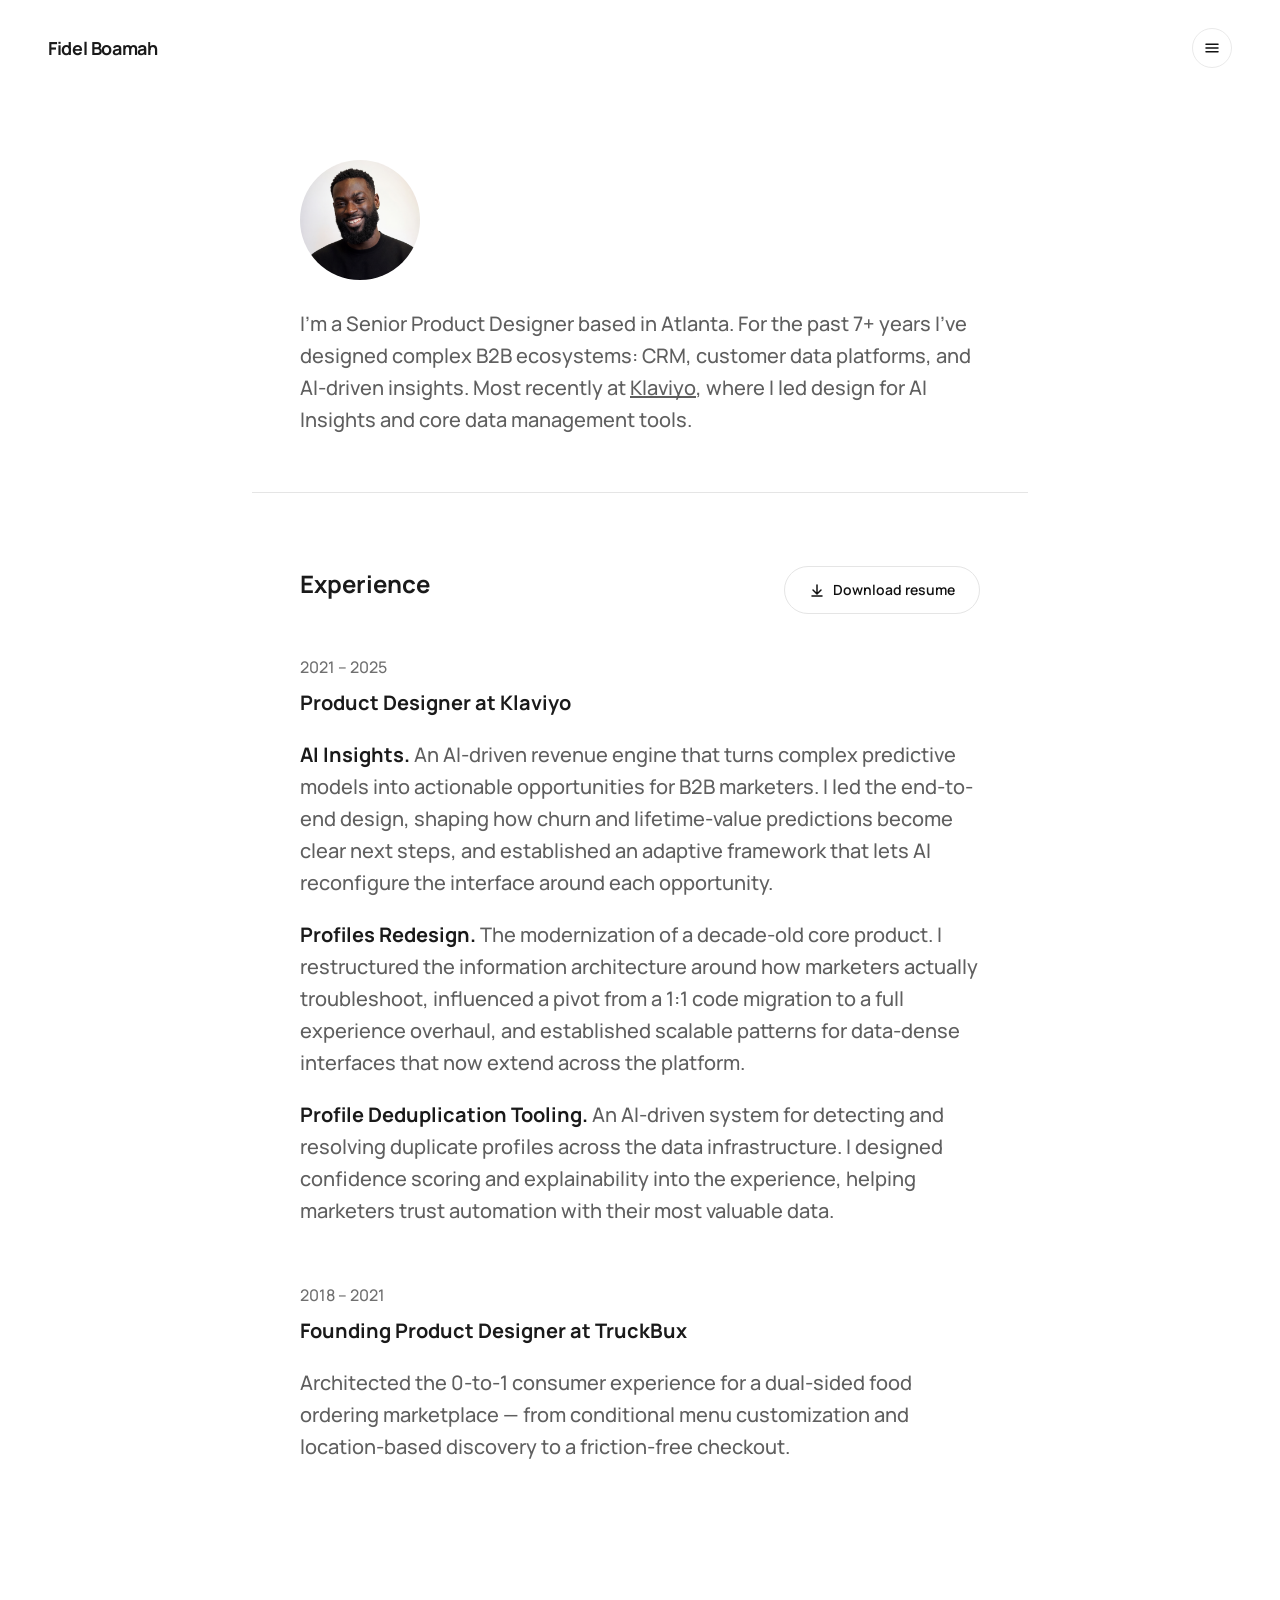
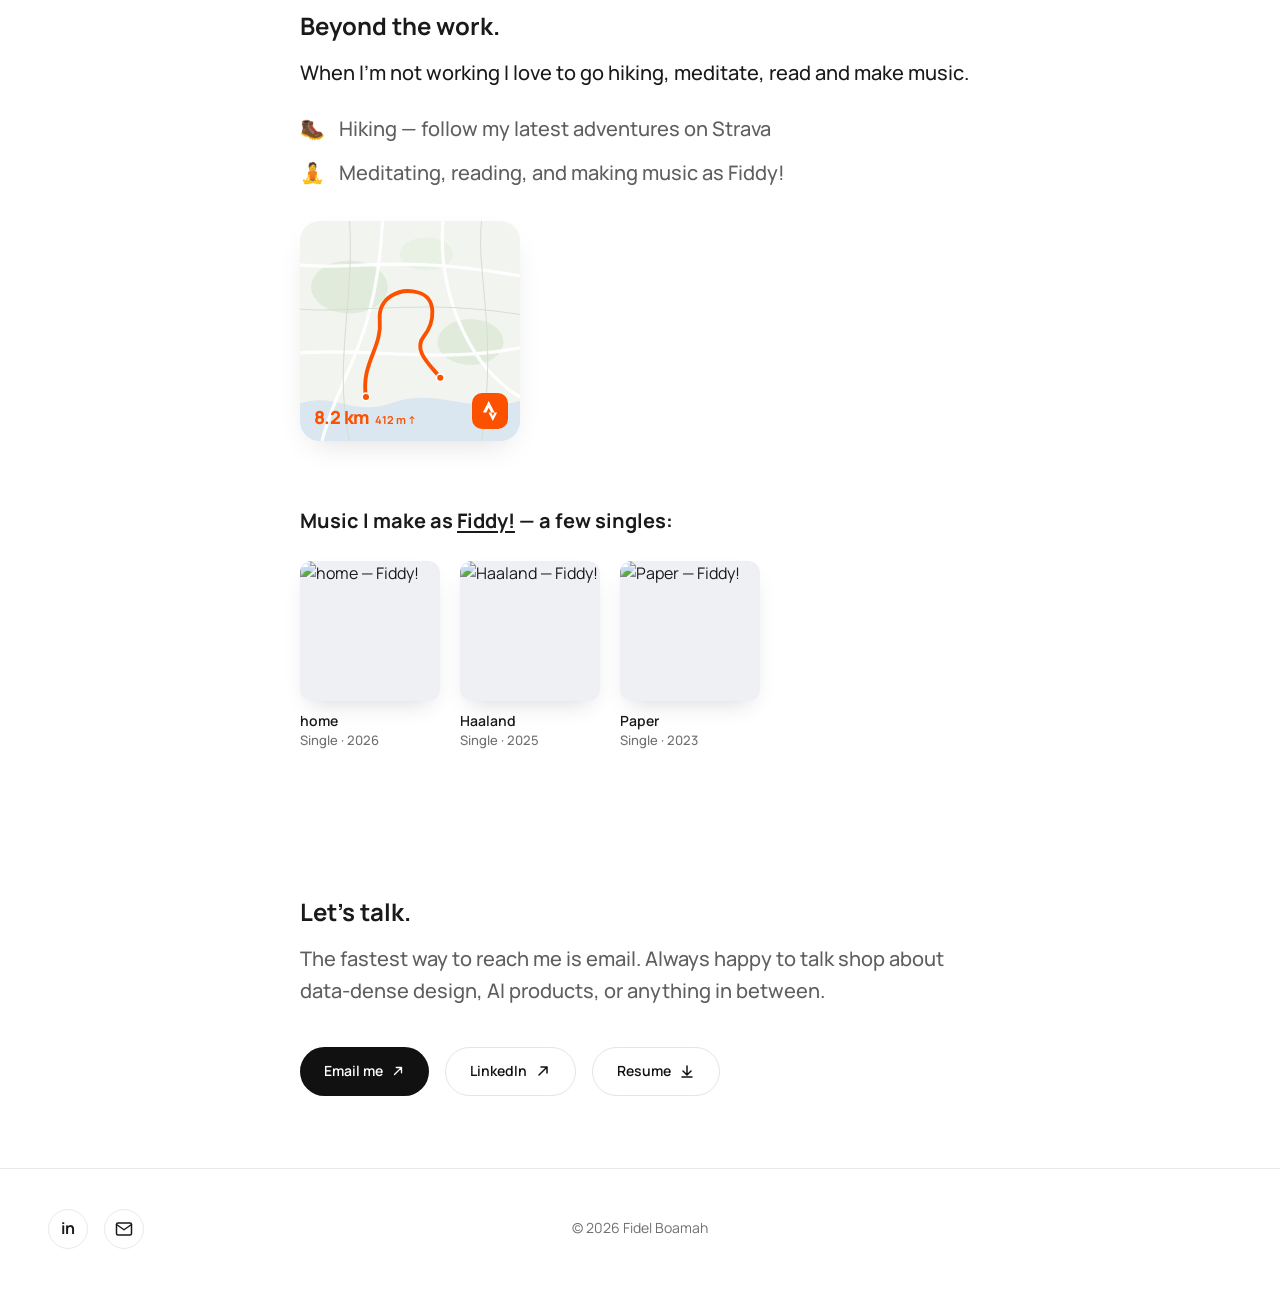
==== commit 1ee992fa: "Updated portfolio" ====
--- a/about.html
+++ b/about.html
@@ -6,23 +6,28 @@
   <title>About — Fidel Boamah</title>
   <link rel="stylesheet" href="styles.css" />
 </head>
-<body class="case-study">
+<body class="case-study about-page">
   <header class="home-header">
     <div class="home-header-left">
       <a class="home-logo" href="index.html" aria-label="Fidel Boamah — home">
-        <span class="home-logo-mark">FB</span>
         <span class="home-logo-text">Fidel Boamah</span>
       </a>
     </div>
-    <nav class="home-nav">
-      <a href="index.html">Work</a>
-      <a href="about.html" class="active">About <span class="nav-dot"></span></a>
-    </nav>
     <div class="home-header-right">
-      <button class="theme-toggle home-theme-btn" aria-label="Toggle theme">
-        <svg class="icon-moon" viewBox="0 0 24 24" fill="none" stroke="currentColor" stroke-width="1.5"><path stroke-linecap="round" stroke-linejoin="round" d="M21.752 15.002A9.718 9.718 0 0118 15.75c-5.385 0-9.75-4.365-9.75-9.75 0-1.33.266-2.597.748-3.752A9.753 9.753 0 003 11.25C3 16.635 7.365 21 12.75 21a9.753 9.753 0 009.002-5.998z"/></svg>
-        <svg class="icon-sun" viewBox="0 0 24 24" fill="none" stroke="currentColor" stroke-width="1.5"><path stroke-linecap="round" stroke-linejoin="round" d="M12 3v2.25m6.364.386l-1.591 1.591M21 12h-2.25m-.386 6.364l-1.591-1.591M12 18.75V21m-4.773-4.227l-1.591 1.591M5.25 12H3m4.227-4.773L5.636 5.636M15.75 12a3.75 3.75 0 11-7.5 0 3.75 3.75 0 017.5 0z"/></svg>
+      <button class="menu-toggle" aria-label="Open menu" aria-expanded="false">
+        <svg viewBox="0 0 24 24" fill="none" stroke="currentColor" stroke-width="2" stroke-linecap="round"><line x1="4" y1="7" x2="20" y2="7"/><line x1="4" y1="12" x2="20" y2="12"/><line x1="4" y1="17" x2="20" y2="17"/></svg>
       </button>
+      <nav class="site-menu" aria-label="Site menu">
+        <a href="about.html">About</a>
+        <a href="https://drive.google.com/file/d/1o-JkLellA3AufnttoC6DnsCMwlauHR3e/view" target="_blank" rel="noopener">Resume</a>
+        <a href="https://www.linkedin.com/in/fidel-boamah/" target="_blank" rel="noopener">LinkedIn</a>
+        <button class="theme-toggle menu-theme" aria-label="Toggle theme">
+          <svg class="icon-moon" viewBox="0 0 24 24" fill="none" stroke="currentColor" stroke-width="1.5"><path stroke-linecap="round" stroke-linejoin="round" d="M21.752 15.002A9.718 9.718 0 0118 15.75c-5.385 0-9.75-4.365-9.75-9.75 0-1.33.266-2.597.748-3.752A9.753 9.753 0 003 11.25C3 16.635 7.365 21 12.75 21a9.753 9.753 0 009.002-5.998z"/></svg>
+          <svg class="icon-sun" viewBox="0 0 24 24" fill="none" stroke="currentColor" stroke-width="1.5"><path stroke-linecap="round" stroke-linejoin="round" d="M12 3v2.25m6.364.386l-1.591 1.591M21 12h-2.25m-.386 6.364l-1.591-1.591M12 18.75V21m-4.773-4.227l-1.591 1.591M5.25 12H3m4.227-4.773L5.636 5.636M15.75 12a3.75 3.75 0 11-7.5 0 3.75 3.75 0 017.5 0z"/></svg>
+          <span class="menu-theme-label-dark">Dark mode</span>
+          <span class="menu-theme-label-light">Light mode</span>
+        </button>
+      </nav>
     </div>
   </header>
 
@@ -30,149 +35,117 @@
 
     <!-- ══════ HERO ══════ -->
     <section class="cs-hero about-hero">
-      <div class="about-grid">
-        <div class="about-text">
-          <span class="eyebrow">About</span>
-          <h1>Designing clarity into complex data.</h1>
-          <div class="about-intro">
-            <p>I'm a Senior Product Designer based in Philadelphia. For the past 7+ years I've designed complex B2B ecosystems: CRM, customer data platforms, and AI-driven insights. Most recently at <a href="https://www.klaviyo.com" target="_blank" rel="noopener">Klaviyo</a>, where I led design for AI Insights and core data management tools.</p>
-            <p>My work lives at the intersection of dense data and human decisions. The products I'm proudest of take something marketers used to spend days untangling and turn it into a clear next step they can trust.</p>
-          </div>
-        </div>
-        <img class="about-portrait" src="assets/portrait.jpg" alt="Fidel Boamah" />
+      <img class="about-portrait-round" src="assets/new_picture.png" alt="Fidel Boamah" />
+      <div class="about-intro">
+        <p>I'm a Senior Product Designer based in Atlanta. For the past 7+ years I've designed complex B2B ecosystems: CRM, customer data platforms, and AI-driven insights. Most recently at <a href="https://www.klaviyo.com" target="_blank" rel="noopener">Klaviyo</a>, where I led design for AI Insights and core data management tools.</p>
       </div>
     </section>
 
-    <!-- ══════ EXPERIENCE ══════ -->
+<!-- ══════ EXPERIENCE ══════ -->
     <section class="about-section reveal">
-      <span class="about-section-eyebrow">Experience</span>
+      <div class="about-exp-header">
+        <h2 class="about-exp-heading">Experience</h2>
+        <a href="https://drive.google.com/file/d/1o-JkLellA3AufnttoC6DnsCMwlauHR3e/view" target="_blank" rel="noopener" class="btn-secondary"><svg viewBox="0 0 16 16" fill="none"><path d="M8 3v8M4 8l4 4 4-4M3 14h10" stroke="currentColor" stroke-width="1.5" stroke-linecap="round" stroke-linejoin="round"/></svg> Download resume</a>
+      </div>
 
-      <div class="about-rows">
+      <div class="about-exp">
 
-        <div class="about-row reveal">
-          <div class="about-row-logo">
-            <img src="assets/klaviyo-logo.png" alt="Klaviyo" />
+        <div class="about-exp-entry reveal">
+          <span class="about-exp-years">2021 – 2025</span>
+          <h3 class="about-exp-title">Product Designer at Klaviyo</h3>
+
+          <a class="about-exp-project" href="ai-insights.html" data-cursor-label="View case study &rarr;">
+            <p><strong>AI Insights.</strong> An AI-driven revenue engine that turns complex predictive models into actionable opportunities for B2B marketers. I led the end-to-end design, shaping how churn and lifetime-value predictions become clear next steps, and established an adaptive framework that lets AI reconfigure the interface around each opportunity.</p>
+          </a>
+
+          <a class="about-exp-project" href="profiles-redesign.html" data-cursor-label="View case study &rarr;">
+            <p><strong>Profiles Redesign.</strong> The modernization of a decade-old core product. I restructured the information architecture around how marketers actually troubleshoot, influenced a pivot from a 1:1 code migration to a full experience overhaul, and established scalable patterns for data-dense interfaces that now extend across the platform.</p>
+          </a>
+
+          <div class="about-exp-project">
+            <p><strong>Profile Deduplication Tooling.</strong> An AI-driven system for detecting and resolving duplicate profiles across the data infrastructure. I designed confidence scoring and explainability into the experience, helping marketers trust automation with their most valuable data.</p>
           </div>
-          <div class="about-row-info">
-            <h4>Klaviyo</h4>
-            <p>Senior Product Designer</p>
-          </div>
-          <span class="about-row-year">2021 – 2025</span>
         </div>
 
-        <div class="about-row reveal reveal-d1">
-          <div class="about-row-logo" style="font-size: 11px; letter-spacing: -0.5px;">TB</div>
-          <div class="about-row-info">
-            <h4>TruckBux</h4>
-            <p>Founding Product Designer</p>
-          </div>
-          <span class="about-row-year">2018 – 2021</span>
+        <div class="about-exp-entry reveal reveal-d1">
+          <span class="about-exp-years">2018 – 2021</span>
+          <h3 class="about-exp-title">Founding Product Designer at TruckBux</h3>
+          <p>Architected the 0-to-1 consumer experience for a dual-sided food ordering marketplace — from conditional menu customization and location-based discovery to a friction-free checkout.</p>
         </div>
 
       </div>
     </section>
 
-    <!-- ══════ EDUCATION ══════ -->
+<!-- ══════ CURRENTLY ══════ -->
     <section class="about-section reveal">
-      <span class="about-section-eyebrow">Education</span>
+      <div class="about-currently-grid">
+        <div class="about-currently-text">
+          <h2>Beyond the work.</h2>
+          <p>When I'm not working I love to go hiking, meditate, read and make music.</p>
 
-      <div class="about-rows">
-
-        <div class="about-row reveal">
-          <div class="about-row-logo" style="font-size: 11px; font-weight: 900;">DU</div>
-          <div class="about-row-info">
-            <h4>Drexel University</h4>
-            <p>B.S. Interactive Digital Marketing · GPA 3.8</p>
+          <div class="about-currently">
+            <div class="about-currently-item reveal reveal-d1">
+              <span>🥾</span>
+              <span>Hiking — follow my latest adventures on Strava</span>
+            </div>
+            <div class="about-currently-item reveal reveal-d2">
+              <span>🧘</span>
+              <span>Meditating, reading, and making music as Fiddy!</span>
+            </div>
           </div>
-          <span class="about-row-year">2017 – 2021</span>
         </div>
 
-        <div class="about-row reveal reveal-d1">
-          <div class="about-row-logo" style="font-size: 11px; font-weight: 900;">HU</div>
-          <div class="about-row-info">
-            <h4>Harrisburg University</h4>
-            <p>M.S. Techpreneurship</p>
+        <a class="strava-tile reveal reveal-d4" href="https://strava.app.link/hvaVgKpms4b" target="_blank" rel="noopener" aria-label="Follow Fidel's activity on Strava">
+        <svg class="strava-map" viewBox="0 0 400 400" xmlns="http://www.w3.org/2000/svg" preserveAspectRatio="xMidYMid slice" aria-hidden="true">
+          <rect width="400" height="400" fill="#f2f4f0"/>
+          <path d="M-20 340 C 60 300, 90 360, 170 330 S 320 360, 420 320 L 420 420 L -20 420 Z" fill="#dbe7f0"/>
+          <ellipse cx="90" cy="120" rx="70" ry="48" fill="#e2ecdc"/>
+          <ellipse cx="310" cy="220" rx="60" ry="42" fill="#e2ecdc"/>
+          <ellipse cx="230" cy="60" rx="48" ry="30" fill="#e9f0e4"/>
+          <g stroke="#ffffff" stroke-width="6" fill="none" opacity="0.9">
+            <path d="M0 80 C 100 90, 180 60, 400 100"/>
+            <path d="M40 400 C 70 280, 140 220, 150 0"/>
+            <path d="M0 240 C 120 230, 260 260, 400 230"/>
+            <path d="M260 0 C 250 120, 300 260, 400 320"/>
+          </g>
+          <g stroke="#d9dcd6" stroke-width="2" fill="none">
+            <path d="M0 160 C 90 170, 210 140, 400 170"/>
+            <path d="M90 0 C 100 140, 60 260, 90 400"/>
+            <path d="M330 0 C 320 100, 360 200, 330 400"/>
+          </g>
+          <path d="M120 320 C 110 260, 150 230, 145 180 C 142 140, 180 120, 215 130 C 250 140, 245 185, 225 210 C 205 235, 235 260, 255 285" fill="none" stroke="#FC5200" stroke-width="7" stroke-linecap="round" stroke-linejoin="round"/>
+          <circle cx="120" cy="320" r="7" fill="#FC5200" stroke="#ffffff" stroke-width="3"/>
+          <circle cx="255" cy="285" r="7" fill="#FC5200" stroke="#ffffff" stroke-width="3"/>
+        </svg>
+        <div class="strava-stats">
+          <span class="strava-dist">8.2 km</span>
+          <span class="strava-elev">412 m &#8593;</span>
+        </div>
+          <div class="strava-badge">
+            <svg viewBox="0 0 24 24" fill="#ffffff" xmlns="http://www.w3.org/2000/svg" aria-hidden="true"><path d="M15.387 17.944l-2.089-4.116h-3.065L15.387 24l5.15-10.172h-3.066m-7.008-5.599l2.836 5.598h4.172L10.463 0l-7 13.828h4.169"/></svg>
           </div>
-          <span class="about-row-year">Graduate</span>
-        </div>
+        </a>
+      </div>
 
+      <h3 class="about-shelf-heading reveal">Music I make as <a href="https://music.apple.com/us/artist/fiddy/1719337641" target="_blank" rel="noopener">Fiddy!</a> — a few singles:</h3>
+      <div class="about-shelf about-shelf-music">
+        <a class="about-shelf-item reveal reveal-d1" href="https://music.apple.com/us/album/home-single/1886712868" target="_blank" rel="noopener">
+          <img src="https://is1-ssl.mzstatic.com/image/thumb/Music211/v4/e6/8a/c0/e68ac09b-7377-7de0-7e77-8e2c6be93d0e/artwork.jpg/400x400bb.jpg" alt="home — Fiddy!" loading="lazy" />
+          <figcaption>home<span>Single · 2026</span></figcaption>
+        </a>
+        <a class="about-shelf-item reveal reveal-d2" href="https://music.apple.com/us/album/haaland-single/1798888536" target="_blank" rel="noopener">
+          <img src="https://is1-ssl.mzstatic.com/image/thumb/Music221/v4/f4/67/97/f46797d7-ab79-50ff-4b4c-0fde5070ecf1/artwork.jpg/400x400bb.jpg" alt="Haaland — Fiddy!" loading="lazy" />
+          <figcaption>Haaland<span>Single · 2025</span></figcaption>
+        </a>
+        <a class="about-shelf-item reveal reveal-d3" href="https://music.apple.com/us/album/paper-single/1719434892" target="_blank" rel="noopener">
+          <img src="https://is1-ssl.mzstatic.com/image/thumb/Music116/v4/17/c8/c1/17c8c1d2-3ea5-a368-8ba9-386b20aadb57/artwork.jpg/400x400bb.jpg" alt="Paper — Fiddy!" loading="lazy" />
+          <figcaption>Paper<span>Single · 2023</span></figcaption>
+        </a>
       </div>
     </section>
 
-    <!-- ══════ SKILLS ══════ -->
+<!-- ══════ GET IN TOUCH ══════ -->
     <section class="about-section reveal">
-      <span class="about-section-eyebrow">Skills &amp; Tools</span>
-
-      <div class="about-skills-grid">
-        <span class="about-skill-tag">End-to-End Product Design</span>
-        <span class="about-skill-tag">User Research</span>
-        <span class="about-skill-tag">Information Architecture</span>
-        <span class="about-skill-tag">Rapid Prototyping</span>
-        <span class="about-skill-tag">Journey Mapping</span>
-        <span class="about-skill-tag">Heuristic Evaluation</span>
-        <span class="about-skill-tag">Competitive Analysis</span>
-        <span class="about-skill-tag">Figma</span>
-        <span class="about-skill-tag">Adobe Creative Suite</span>
-        <span class="about-skill-tag">Amplitude</span>
-        <span class="about-skill-tag">Google Analytics</span>
-        <span class="about-skill-tag">SQL</span>
-        <span class="about-skill-tag">HTML / CSS / JS</span>
-        <span class="about-skill-tag">Design Systems</span>
-        <span class="about-skill-tag">AI-Driven Product Design</span>
-        <span class="about-skill-tag">Complex Data Visualization</span>
-      </div>
-    </section>
-
-    <!-- ══════ IMPACT ══════ -->
-    <section class="about-section reveal">
-      <span class="about-section-eyebrow">Impact</span>
-      <h2>Results that speak for themselves.</h2>
-
-      <div class="about-stats-grid">
-        <div class="about-stat-cell reveal">
-          <div class="about-stat-num">$1B</div>
-          <div class="about-stat-label">Attributed revenue driven by AI Insights in a single day</div>
-        </div>
-        <div class="about-stat-cell reveal reveal-d1">
-          <div class="about-stat-num">95%</div>
-          <div class="about-stat-label">Reduction in time-to-action for surfacing growth opportunities</div>
-        </div>
-        <div class="about-stat-cell reveal reveal-d2">
-          <div class="about-stat-num">2×</div>
-          <div class="about-stat-label">Engineering delivery speed via an AI-adaptive UI framework</div>
-        </div>
-        <div class="about-stat-cell reveal reveal-d3">
-          <div class="about-stat-num">12</div>
-          <div class="about-stat-label">Components contributed to the Klaviyo Design System</div>
-        </div>
-      </div>
-    </section>
-
-    <!-- ══════ CURRENTLY ══════ -->
-    <section class="about-section reveal">
-      <span class="about-section-eyebrow">Currently</span>
-      <h2>Beyond the work.</h2>
-      <p>Lately I've been exploring how AI changes the craft itself: prototyping with agentic tools, pressure-testing ideas in working code, and figuring out what design looks like when the interface can reconfigure itself.</p>
-
-      <div class="about-currently">
-        <div class="about-currently-item reveal reveal-d1">
-          <span>🤖</span>
-          <span>Building portfolio projects with agentic AI tools</span>
-        </div>
-        <div class="about-currently-item reveal reveal-d2">
-          <span>📊</span>
-          <span>Digging into data visualization patterns for dense B2B interfaces</span>
-        </div>
-        <div class="about-currently-item reveal reveal-d3">
-          <span>🎧</span>
-          <span>Deep in a playlist that's equal parts Afrobeats and lo-fi</span>
-        </div>
-      </div>
-    </section>
-
-    <!-- ══════ GET IN TOUCH ══════ -->
-    <section class="about-section reveal">
-      <span class="about-section-eyebrow">Contact</span>
       <h2>Let's talk.</h2>
       <p>The fastest way to reach me is email. Always happy to talk shop about data-dense design, AI products, or anything in between.</p>
 
--- a/styles.css
+++ b/styles.css
@@ -4,6 +4,7 @@
    =========================== */
 
 @import url('https://api.fontshare.com/v2/css?f[]=satoshi@300,400,500,700,900&display=swap');
+@import url('https://fonts.googleapis.com/css2?family=Manrope:wght@400;500;600;700;800&display=swap');
 
 :root {
   /* Legacy/Subpage Variables */
@@ -111,6 +112,43 @@
   opacity: 0.35 !important;
 }
 
+/* Label state: pill with text (e.g. "About me →" over the portrait) */
+.cursor-ring .cursor-label {
+  display: none;
+  color: #ffffff;
+  font-family: "Satoshi", system-ui, sans-serif;
+  font-size: 14px;
+  font-weight: 600;
+  white-space: nowrap;
+  line-height: 1;
+}
+
+.cursor-ring--label {
+  width: max-content;
+  height: 44px;
+  padding: 0 20px;
+  margin: 0;
+  translate: -50% -50%;
+  border-radius: 99px;
+  background: #111111;
+  opacity: 1 !important;
+  display: flex;
+  align-items: center;
+  justify-content: center;
+}
+
+.cursor-ring--label .cursor-label {
+  display: flex;
+  align-items: center;
+  gap: 7px;
+}
+
+.cursor-label svg {
+  width: 13px;
+  height: 13px;
+  flex-shrink: 0;
+}
+
 /* Click pulse */
 .cursor-ring--click {
   width: 28px;
@@ -150,13 +188,13 @@
   overflow-x: hidden;
 }
 
-/* Home Header */
+/* Home Header (shared across all pages) */
 .home-header {
   display: flex;
   justify-content: space-between;
   align-items: center;
-  padding: 32px 48px;
-  max-width: 1440px;
+  padding: 28px 48px;
+  max-width: 1360px;
   margin: 0 auto;
 }
 
@@ -191,6 +229,86 @@
   border-radius: 50%;
   font-size: 13px;
   font-weight: 900;
+}
+
+/* ── Vertical site menu ── */
+.home-header { position: relative; z-index: 200; }
+
+.menu-toggle {
+  width: 40px;
+  height: 40px;
+  border-radius: 50%;
+  border: 1px solid var(--home-border);
+  background: transparent;
+  display: flex;
+  align-items: center;
+  justify-content: center;
+  cursor: pointer;
+  color: var(--home-text);
+  transition: background 0.2s ease;
+}
+
+.menu-toggle:hover { background: var(--btn-outline); }
+.menu-toggle svg { width: 18px; height: 18px; }
+
+.site-menu {
+  position: absolute;
+  top: calc(100% - 12px);
+  right: 48px;
+  display: none;
+  flex-direction: column;
+  min-width: 200px;
+  background: var(--home-bg);
+  border: 1px solid var(--home-border);
+  border-radius: 16px;
+  padding: 10px;
+  box-shadow: 0 16px 40px -12px rgba(0, 0, 0, 0.18);
+  z-index: 300;
+}
+
+body.dark-mode .site-menu { box-shadow: 0 16px 40px -12px rgba(0, 0, 0, 0.6); }
+
+.site-menu.open { display: flex; }
+
+.site-menu a,
+.site-menu .menu-theme {
+  display: flex;
+  align-items: center;
+  gap: 10px;
+  padding: 11px 14px;
+  border-radius: 10px;
+  font-size: 15px;
+  font-weight: 500;
+  color: var(--home-text);
+  background: none;
+  border: none;
+  cursor: pointer;
+  text-align: left;
+  font-family: inherit;
+  transition: background 0.15s ease;
+}
+
+.site-menu a:hover,
+.site-menu .menu-theme:hover { background: var(--btn-outline); }
+
+.site-menu .menu-theme {
+  margin-top: 8px;
+  border-top: 1px solid var(--home-border);
+  border-radius: 0 0 10px 10px;
+  padding-top: 14px;
+  color: var(--home-text-muted);
+}
+
+.menu-theme svg { width: 16px; height: 16px; }
+.menu-theme .icon-sun { display: none; }
+.menu-theme .menu-theme-label-light { display: none; }
+body.dark-mode .menu-theme .icon-moon { display: none; }
+body.dark-mode .menu-theme .icon-sun { display: block; }
+body.dark-mode .menu-theme .menu-theme-label-dark { display: none; }
+body.dark-mode .menu-theme .menu-theme-label-light { display: inline; }
+
+@media (max-width: 768px) {
+  .site-menu { right: 24px; }
 }
 
 .home-nav {
@@ -258,6 +376,20 @@
 .btn-primary:hover { opacity: 0.9; transform: scale(1.02); }
 .btn-primary svg { width: 14px; height: 14px; }
 
+/* Bouncing arrow on the "View my work" button */
+.btn-scroll-hint svg {
+  animation: arrow-bounce 1.6s ease-in-out infinite;
+}
+
+@keyframes arrow-bounce {
+  0%, 100% { transform: translateY(0); }
+  50% { transform: translateY(4px); }
+}
+
+@media (prefers-reduced-motion: reduce) {
+  .btn-scroll-hint svg { animation: none; }
+}
+
 .btn-secondary {
   background: transparent;
   color: var(--home-text);
@@ -282,9 +414,17 @@
   grid-template-columns: 1fr 1fr;
   align-items: center;
   max-width: 1360px;
-  margin: 40px auto 80px;
+  min-height: 74vh;
+  margin: 0 auto;
   padding: 0 48px;
   gap: 60px;
+}
+
+.hero-eyebrow {
+  font-size: 20px;
+  line-height: 1.5;
+  color: var(--home-text-muted);
+  margin-bottom: 16px;
 }
 
 .home-hero-content {
@@ -328,7 +468,7 @@
 }
 
 .home-hero h1 {
-  font-size: clamp(48px, 6vw, 76px);
+  font-size: clamp(32px, 3.6vw, 48px);
   font-weight: 700;
   line-height: 1.05;
   letter-spacing: -0.03em;
@@ -355,6 +495,13 @@
   max-width: 480px;
 }
 
+.subtitle-link {
+  color: var(--home-text);
+  font-weight: 600;
+  text-decoration: underline;
+  text-underline-offset: 3px;
+}
+
 .home-hero-actions {
   display: flex;
   gap: 16px;
@@ -376,6 +523,19 @@
   gap: 8px;
 }
 
+/* Skills strip above the footer */
+.home-skills-strip {
+  justify-content: center;
+  gap: 40px;
+  max-width: 1360px;
+  margin: 0 auto;
+  padding: 0 48px 48px;
+}
+
+@media (max-width: 768px) {
+  .home-skills-strip { gap: 20px; padding: 0 24px 40px; }
+}
+
 .home-hero-visual {
   position: relative;
   width: 100%;
@@ -386,30 +546,76 @@
   opacity: 0;
 }
 
-.hero-portrait {
+@property --glow-angle {
+  syntax: '<angle>';
+  initial-value: 0deg;
+  inherits: false;
+}
+
+.hero-portrait-link {
+  position: relative;
+  display: block;
   width: 85%;
   max-width: 440px;
-  aspect-ratio: 4 / 5;
+  transition: transform 0.3s ease;
+}
+
+.hero-portrait-link::before {
+  content: "";
+  position: absolute;
+  inset: -12px;
+  border-radius: 50%;
+  background: conic-gradient(from var(--glow-angle),
+    #3b82f6, #22d3ee, #34d399, #4ade80, #22d3ee, #3b82f6);
+  filter: blur(26px);
+  opacity: 0;
+  transition: opacity 0.45s ease;
+  z-index: 0;
+  animation: glow-intro 2.6s ease-in-out 0.9s 1 both;
+}
+
+/* Brief glow pulse when the page loads */
+@keyframes glow-intro {
+  0% { opacity: 0; --glow-angle: 0deg; }
+  35% { opacity: 0.75; }
+  65% { opacity: 0.75; }
+  100% { opacity: 0; --glow-angle: 180deg; }
+}
+
+.hero-portrait-link:hover {
+  transform: translateY(-4px);
+}
+
+.hero-portrait-link:hover::before {
+  opacity: 0.75;
+  animation: glow-spin 4s linear infinite;
+}
+
+@keyframes glow-spin {
+  to { --glow-angle: 360deg; }
+}
+
+.hero-portrait {
+  position: relative;
+  z-index: 1;
+  width: 100%;
+  aspect-ratio: 1 / 1;
   object-fit: cover;
-  object-position: center 20%;
-  border-radius: 24px;
+  object-position: center 25%;
+  border-radius: 50%;
   box-shadow: 0 24px 48px -12px rgba(0,0,0,0.1);
-  transition: transform 0.3s ease;
 }
 
 body.dark-mode .hero-portrait {
   box-shadow: 0 24px 48px -12px rgba(0,0,0,0.6);
 }
 
-.hero-portrait:hover {
-  transform: translateY(-4px);
-}
-
 /* Home Work Section */
 .home-work-section {
-  padding: 80px 48px;
+  padding: 48px 48px 80px;
   max-width: 1360px;
   margin: 0 auto;
+  scroll-margin-top: 24px;
 }
 
 .work-header {
@@ -467,6 +673,36 @@
 
 body.dark-mode .home-card:hover {
   box-shadow: 0 24px 48px -12px rgba(0,0,0,0.5);
+}
+
+/* Featured wide card (spans both columns) */
+.home-card-wide {
+  grid-column: 1 / -1;
+}
+
+.home-card-wide .card-content {
+  flex: 0 0 340px;
+}
+
+.home-card-wide .card-meta {
+  flex-wrap: nowrap;
+  gap: 32px;
+  white-space: nowrap;
+}
+
+.home-card-wide .card-desc {
+  font-size: 17px;
+  line-height: 1.7;
+  color: var(--home-text);
+  opacity: 0.85;
+  max-width: 100%;
+}
+
+.home-card-wide .card-visual {
+  width: 62%;
+  height: 100%;
+  right: -3%;
+  bottom: -5%;
 }
 
 .bg-purple { background: var(--card-purple); }
@@ -512,6 +748,38 @@
   font-weight: 600;
   font-size: 14px;
 }
+
+/* On devices with a fine pointer the cursor pill replaces the static
+   "View Case Study" text; keep "Coming Soon" visible everywhere. */
+@media (hover: hover) and (pointer: fine) {
+  .card-link:not(.card-link--soon) { display: none; }
+}
+
+/* Case study meta (Company / Role / Timeline) on the featured card */
+.card-meta {
+  display: flex;
+  gap: 36px;
+  flex-wrap: wrap;
+  margin-top: 24px;
+}
+
+.card-meta-label {
+  display: block;
+  font-size: 10px;
+  font-weight: 700;
+  letter-spacing: 0.12em;
+  text-transform: uppercase;
+  color: var(--home-text-muted);
+  margin-bottom: 5px;
+}
+
+.card-meta-value {
+  font-size: 14px;
+  font-weight: 600;
+  color: var(--home-text);
+}
+
+.home-card-wide .card-link { margin-top: 20px; }
 
 .arrow-circle {
   width: 32px;
@@ -557,22 +825,7 @@
 .home-contact {
   max-width: 1360px;
   margin: 0 auto;
-  padding: 0 48px 80px;
-}
-
-.home-contact-inner {
-  background: var(--img-frame-bg);
-  border-radius: 24px;
-  padding: 72px 64px;
-}
-
-.home-contact-eyebrow {
-  font-size: 10px;
-  font-weight: 700;
-  letter-spacing: 0.14em;
-  text-transform: uppercase;
-  color: var(--text-muted);
-  margin-bottom: 16px;
+  padding: 80px 48px 120px;
 }
 
 .home-contact-heading {
@@ -599,8 +852,7 @@
 }
 
 @media (max-width: 768px) {
-  .home-contact { padding: 0 24px 60px; }
-  .home-contact-inner { padding: 48px 32px; }
+  .home-contact { padding: 60px 24px 80px; }
   .home-contact-actions { flex-direction: column; }
   .home-contact-actions a { width: 100%; justify-content: center; }
 }
@@ -644,6 +896,9 @@
   font-size: 13px;
   color: var(--home-text-muted);
 }
+
+/* Homepage footer has no social icons; keep the copyright centered */
+body.home-page .home-footer { justify-content: center; }
 
 .footer-credits a {
   text-decoration: underline;
@@ -797,11 +1052,11 @@
 /* About Page */
 .about-hero { max-width: 1100px; margin: 0 auto; padding: 72px 48px 64px; border-bottom: 1px solid var(--line); }
 .about-hero h1 { font-size: clamp(36px, 5vw, 56px); letter-spacing: -0.03em; font-weight: 700; line-height: 1.1; margin-top: 16px; margin-bottom: 28px; }
-.about-grid { display: grid; grid-template-columns: 1.1fr 0.9fr; gap: 64px; align-items: center; }
+.about-grid { display: grid; grid-template-columns: 1.25fr 0.75fr; gap: 64px; align-items: center; }
 .about-text { width: 100%; }
-.about-portrait { width: 100%; aspect-ratio: 4 / 5; object-fit: cover; object-position: center 20%; border-radius: 16px; }
+.about-portrait { width: 100%; max-width: 400px; justify-self: end; aspect-ratio: 4 / 5; object-fit: cover; object-position: center 20%; border-radius: 16px; }
 .about-hero .eyebrow { display: block; font-size: 10px; font-weight: 700; letter-spacing: 0.14em; text-transform: uppercase; color: var(--text-muted); margin-bottom: 12px; }
-.about-intro p { font-size: 17px; line-height: 1.75; color: var(--text-secondary); margin-bottom: 20px; letter-spacing: -0.01em; }
+.about-intro p { font-size: clamp(18px, 1.7vw, 24px); line-height: 1.7; color: var(--text-secondary); margin-bottom: 20px; letter-spacing: -0.01em; }
 .about-intro p:last-child { margin-bottom: 0; }
 .about-intro p a { text-decoration: underline; text-decoration-skip-ink: none; }
 .about-stats .stat-num { font-family: "Satoshi", system-ui, sans-serif; font-weight: 700; font-size: 44px; letter-spacing: -1.5px; line-height: 1.1; color: var(--heading-color); }
@@ -1544,17 +1799,15 @@
 
 /* Experience / Education rows */
 .about-rows {
-  border-top: 1px solid var(--line);
   margin-top: 40px;
 }
 
 .about-row {
   display: grid;
-  grid-template-columns: 52px 1fr auto;
+  grid-template-columns: 1fr auto;
   align-items: center;
   gap: 24px;
   padding: 24px 0;
-  border-bottom: 1px solid var(--line);
 }
 
 .about-row-logo {
@@ -1600,6 +1853,103 @@
   color: var(--text-muted);
   white-space: nowrap;
   letter-spacing: -0.01em;
+}
+
+/* Experience: project write-ups under each company */
+.about-entry {
+  margin-bottom: 24px;
+}
+
+.about-projects {
+  padding-bottom: 28px;
+  display: flex;
+  flex-direction: column;
+  gap: 24px;
+}
+
+.about-project h5 {
+  font-size: 15px;
+  font-weight: 700;
+  color: var(--heading-color);
+  margin-bottom: 6px;
+  letter-spacing: -0.01em;
+}
+
+.about-project h5 a {
+  text-decoration: underline;
+  text-underline-offset: 3px;
+  text-decoration-skip-ink: none;
+}
+
+.about-project p {
+  font-size: 15px;
+  line-height: 1.7;
+  color: var(--text-secondary);
+  margin: 0;
+}
+
+/* Book & music shelves */
+.about-shelf-heading {
+  font-size: 18px;
+  font-weight: 700;
+  letter-spacing: -0.015em;
+  color: var(--heading-color);
+  margin: 64px 0 24px;
+}
+
+.about-shelf-heading a {
+  text-decoration: underline;
+  text-underline-offset: 3px;
+}
+
+.about-shelf {
+  display: grid;
+  grid-template-columns: repeat(4, 1fr);
+  gap: 24px;
+}
+
+.about-shelf-music { grid-template-columns: repeat(3, 1fr); }
+
+.about-shelf-item {
+  display: block;
+  margin: 0;
+}
+
+.about-shelf-item img {
+  width: 100%;
+  border-radius: 12px;
+  background: var(--img-frame-bg);
+  box-shadow: 0 10px 24px -10px rgba(0, 0, 0, 0.18);
+  transition: transform 0.3s cubic-bezier(0.2, 0.8, 0.2, 1);
+}
+
+.about-shelf-books .about-shelf-item img { aspect-ratio: 2 / 3; object-fit: cover; }
+.about-shelf-music .about-shelf-item img { aspect-ratio: 1 / 1; object-fit: cover; }
+
+.about-shelf-item:hover img { transform: translateY(-4px); }
+
+.about-shelf-item figcaption {
+  margin-top: 10px;
+  font-size: 13px;
+  font-weight: 600;
+  color: var(--heading-color);
+  line-height: 1.4;
+}
+
+.about-shelf-item figcaption span {
+  display: block;
+  font-weight: 500;
+  color: var(--text-muted);
+  font-size: 12px;
+}
+
+@media (max-width: 900px) {
+  .about-shelf { grid-template-columns: repeat(2, 1fr); }
+  .about-shelf-music { grid-template-columns: repeat(3, 1fr); }
+}
+
+@media (max-width: 600px) {
+  .about-shelf-music { grid-template-columns: repeat(2, 1fr); }
 }
 
 /* Skills tags */
@@ -1641,6 +1991,95 @@
 }
 
 .about-currently-item span:first-child { font-size: 20px; flex-shrink: 0; }
+
+.about-currently-item a {
+  text-decoration: underline;
+  text-underline-offset: 2px;
+  text-decoration-skip-ink: none;
+}
+
+/* Currently section: text + Strava tile side by side */
+.about-currently-grid {
+  display: grid;
+  grid-template-columns: 1fr 320px;
+  gap: 72px;
+  align-items: center;
+}
+
+.about-currently-grid .strava-tile {
+  margin-top: 0;
+}
+
+@media (max-width: 900px) {
+  .about-currently-grid { grid-template-columns: 1fr; gap: 40px; }
+  .about-currently-grid .strava-tile { margin-top: 0; }
+}
+
+/* Strava activity tile */
+.strava-tile {
+  position: relative;
+  display: block;
+  width: 100%;
+  max-width: 340px;
+  aspect-ratio: 1 / 1;
+  border-radius: 20px;
+  overflow: hidden;
+  margin-top: 32px;
+  box-shadow: 0 12px 32px -12px rgba(0, 0, 0, 0.15);
+  transition: transform 0.3s cubic-bezier(0.2, 0.8, 0.2, 1), box-shadow 0.3s ease;
+}
+
+.strava-tile:hover {
+  transform: translateY(-6px);
+  box-shadow: 0 20px 40px -12px rgba(0, 0, 0, 0.2);
+}
+
+.strava-map {
+  position: absolute;
+  inset: 0;
+  width: 100%;
+  height: 100%;
+}
+
+.strava-stats {
+  position: absolute;
+  left: 22px;
+  bottom: 18px;
+  display: flex;
+  align-items: baseline;
+  gap: 10px;
+  color: #FC5200;
+}
+
+.strava-dist {
+  font-size: 30px;
+  font-weight: 900;
+  letter-spacing: -0.03em;
+  line-height: 1;
+}
+
+.strava-elev {
+  font-size: 15px;
+  font-weight: 700;
+}
+
+.strava-badge {
+  position: absolute;
+  right: 18px;
+  bottom: 18px;
+  width: 54px;
+  height: 54px;
+  border-radius: 14px;
+  background: #FC5200;
+  display: flex;
+  align-items: center;
+  justify-content: center;
+  transition: transform 0.2s ease;
+}
+
+.strava-badge svg { width: 30px; height: 30px; }
+
+.strava-tile:hover .strava-badge { transform: scale(1.06); }
 
 /* About stats inline */
 .about-stats-grid {
@@ -1682,6 +2121,347 @@
   gap: 16px;
   flex-wrap: wrap;
 }
+
+/* ── Experience (danielamuntyan.com-style) ── */
+.about-exp-header {
+  display: flex;
+  justify-content: space-between;
+  align-items: center;
+  max-width: 680px;
+  margin-bottom: 40px;
+}
+
+.about-exp-heading {
+  font-size: 32px;
+  font-weight: 700;
+  letter-spacing: normal;
+  color: var(--heading-color);
+  margin-bottom: 0;
+}
+
+.about-exp {
+  display: flex;
+  flex-direction: column;
+  gap: 56px;
+  max-width: 680px;
+}
+
+@media (max-width: 600px) {
+  .about-exp-header { flex-direction: column; align-items: flex-start; gap: 16px; }
+}
+
+.about-exp-years {
+  display: block;
+  font-size: 16px;
+  font-weight: 500;
+  color: var(--text-muted);
+  margin-bottom: 6px;
+}
+
+.about-exp-title {
+  font-size: 20px;
+  font-weight: 700;
+  letter-spacing: normal;
+  color: var(--heading-color);
+  margin-bottom: 20px;
+}
+
+.about-exp-entry > p,
+.about-exp-project p {
+  font-size: 20px;
+  line-height: 1.6;
+  font-weight: 500;
+  letter-spacing: normal;
+  color: var(--text-secondary);
+  margin: 0;
+}
+
+.about-exp-project {
+  display: block;
+  margin-bottom: 20px;
+}
+
+.about-exp-project:last-child { margin-bottom: 0; }
+
+.about-exp-project strong {
+  color: var(--heading-color);
+  font-weight: 700;
+}
+
+a.about-exp-project p { transition: color 0.2s ease; }
+
+a.about-exp-project:hover p {
+  color: var(--heading-color);
+}
+
+/* ── Case study pages typography (Manrope, matches About page) ── */
+body.cs-page,
+body.cs-page h1, body.cs-page h2, body.cs-page h3, body.cs-page h4,
+body.cs-page p, body.cs-page a, body.cs-page span, body.cs-page div {
+  font-family: "Manrope", ui-sans-serif, system-ui, sans-serif;
+}
+
+body.cs-page .cs2-hero h1 {
+  font-size: 40px;
+  line-height: 1.2;
+  font-weight: 700;
+  letter-spacing: normal;
+}
+
+body.cs-page .cs2-hero-sub {
+  font-size: 20px;
+  line-height: 1.6;
+  font-weight: 500;
+  letter-spacing: normal;
+}
+
+body.cs-page .cs2-section h2 {
+  font-size: 24px;
+  line-height: 1.6;
+  font-weight: 600;
+  letter-spacing: normal;
+  margin-bottom: 16px;
+}
+
+body.cs-page .cs2-section > p,
+body.cs-page .cs2-body,
+body.cs-page .cs2-two-col > p,
+body.cs-page .cs2-feature p,
+body.cs-page .cs2-final-item p {
+  font-size: 20px;
+  line-height: 1.6;
+  font-weight: 500;
+  letter-spacing: normal;
+}
+
+body.cs-page .cs2-lead {
+  font-size: 20px;
+  line-height: 1.6;
+  font-weight: 600;
+  letter-spacing: normal;
+}
+
+body.cs-page .cs2-feature h3,
+body.cs-page .cs2-final-item h3 {
+  font-size: 20px;
+  font-weight: 700;
+  letter-spacing: normal;
+}
+
+body.cs-page .cs2-problem-card h4 {
+  font-size: 16px;
+  font-weight: 700;
+  letter-spacing: normal;
+}
+
+body.cs-page .cs2-accomplishment h4,
+body.cs-page .cs2-strategy h4 {
+  font-size: 20px;
+  font-weight: 700;
+  letter-spacing: normal;
+}
+
+body.cs-page .cs2-accomplishment p,
+body.cs-page .cs2-strategy p {
+  font-size: 20px;
+  line-height: 1.6;
+  font-weight: 500;
+  letter-spacing: normal;
+}
+
+body.cs-page .cs2-problem-card p,
+body.cs-page .cs2-quote-text,
+body.cs-page .cs2-insight p,
+body.cs-page .cs2-hmw p {
+  font-size: 16px;
+  line-height: 1.6;
+  font-weight: 500;
+  letter-spacing: normal;
+}
+
+/* Larger, more legible eyebrows */
+body.cs-page .cs2-eyebrow,
+body.cs-page .cs2-feature-eyebrow,
+body.cs-page .cs2-next-label,
+body.cs-page .cs2-meta-label,
+body.cs-page .cs2-hero-labels {
+  font-size: 13px;
+  color: var(--text-secondary);
+}
+
+/* Accomplishments: three-column grid with emoji */
+body.cs-page .cs2-accomplishments {
+  display: grid;
+  grid-template-columns: repeat(3, 1fr);
+  gap: 40px;
+}
+
+body.cs-page .cs2-accomplishment {
+  display: block;
+  padding: 0;
+}
+
+body.cs-page .cs2-emoji {
+  display: block;
+  font-size: 28px;
+  line-height: 1;
+  margin-bottom: 14px;
+}
+
+@media (max-width: 960px) {
+  body.cs-page .cs2-accomplishments { grid-template-columns: 1fr; gap: 32px; }
+}
+
+body.cs-page .cs2-media img,
+body.cs-page .cs2-media video,
+body.cs-page .cs2-hero-media {
+  border-radius: 24px;
+}
+
+/* Quote cards match the problem-card look: no accent bar, no italics */
+body.cs-page .cs2-quote {
+  border-left: 1px solid var(--card-border);
+  border-radius: 14px;
+  padding: 28px;
+}
+
+body.cs-page .cs2-quote-text {
+  font-style: normal;
+}
+
+/* Let spacing do the separating — drop horizontal rules */
+body.cs-page .cs2-section,
+body.cs-page .cs2-meta-strip { border-bottom: none; }
+body.cs-page .cs2-accomplishments,
+body.cs-page .cs2-strategies { border-top: none; }
+body.cs-page .cs2-accomplishment,
+body.cs-page .cs2-strategy { border-bottom: none; }
+
+@media (max-width: 600px) {
+  body.cs-page .cs2-hero h1 { font-size: 32px; }
+}
+
+/* ── About page layout: single centered 680px column ── */
+body.about-page .about-hero {
+  max-width: 776px;
+  margin: 0 auto;
+  padding: 64px 48px 56px;
+  display: block;
+}
+
+body.about-page .about-portrait-round {
+  width: 120px;
+  height: 120px;
+  border-radius: 50%;
+  object-fit: cover;
+  object-position: center 25%;
+  margin-bottom: 28px;
+}
+
+body.about-page .about-section {
+  max-width: 776px;
+}
+
+body.about-page .about-currently-grid {
+  display: block;
+}
+
+body.about-page .about-currently-grid .strava-tile {
+  max-width: 220px;
+  margin-top: 32px;
+}
+
+body.about-page .strava-stats { left: 14px; bottom: 12px; gap: 6px; }
+body.about-page .strava-dist { font-size: 18px; }
+body.about-page .strava-elev { font-size: 11px; }
+body.about-page .strava-badge {
+  width: 36px;
+  height: 36px;
+  border-radius: 10px;
+  right: 12px;
+  bottom: 12px;
+}
+body.about-page .strava-badge svg { width: 20px; height: 20px; }
+
+body.about-page .about-shelf-music {
+  grid-template-columns: repeat(3, 140px);
+  gap: 20px;
+}
+
+@media (max-width: 600px) {
+  body.about-page .about-hero { padding: 40px 20px 36px; }
+  body.about-page .about-shelf-music { grid-template-columns: repeat(3, 1fr); }
+}
+
+/* ── About page typography preview (Manrope, danielamuntyan.com-style) ── */
+body.about-page,
+body.about-page main,
+body.about-page h1, body.about-page h2, body.about-page h3,
+body.about-page h4, body.about-page h5, body.about-page p,
+body.about-page a, body.about-page span, body.about-page figcaption {
+  font-family: "Manrope", ui-sans-serif, system-ui, sans-serif;
+}
+
+body.about-page .about-intro p,
+body.about-page .about-section > p,
+body.about-page .about-currently-text > p {
+  font-size: 20px;
+  line-height: 1.6;
+  font-weight: 500;
+  letter-spacing: normal;
+}
+
+body.about-page .about-section h2 {
+  font-size: 24px;
+  line-height: 1.6;
+  font-weight: 700;
+  letter-spacing: normal;
+  margin-bottom: 12px;
+}
+
+body.about-page .about-project p {
+  font-size: 20px;
+  line-height: 1.6;
+  font-weight: 500;
+  letter-spacing: normal;
+  color: var(--text-secondary);
+}
+
+body.about-page .about-project h5 {
+  font-size: 16px;
+  font-weight: 700;
+  letter-spacing: normal;
+  margin-bottom: 8px;
+}
+
+body.about-page .about-row-info h4 {
+  font-size: 20px;
+  font-weight: 700;
+  letter-spacing: normal;
+}
+
+body.about-page .about-row-info p,
+body.about-page .about-row-year {
+  font-size: 16px;
+  font-weight: 500;
+  letter-spacing: normal;
+}
+
+body.about-page .about-currently-item {
+  font-size: 20px;
+  line-height: 1.6;
+  font-weight: 500;
+}
+
+body.about-page .about-shelf-heading {
+  font-size: 20px;
+  font-weight: 700;
+  letter-spacing: normal;
+}
+
+body.about-page .about-shelf-item figcaption { font-size: 14px; }
+body.about-page .about-shelf-item figcaption span { font-size: 13px; }
+body.about-page .about-stat-label { font-size: 14px; line-height: 1.6; }
 
 /* About section responsive */
 @media (max-width: 900px) {
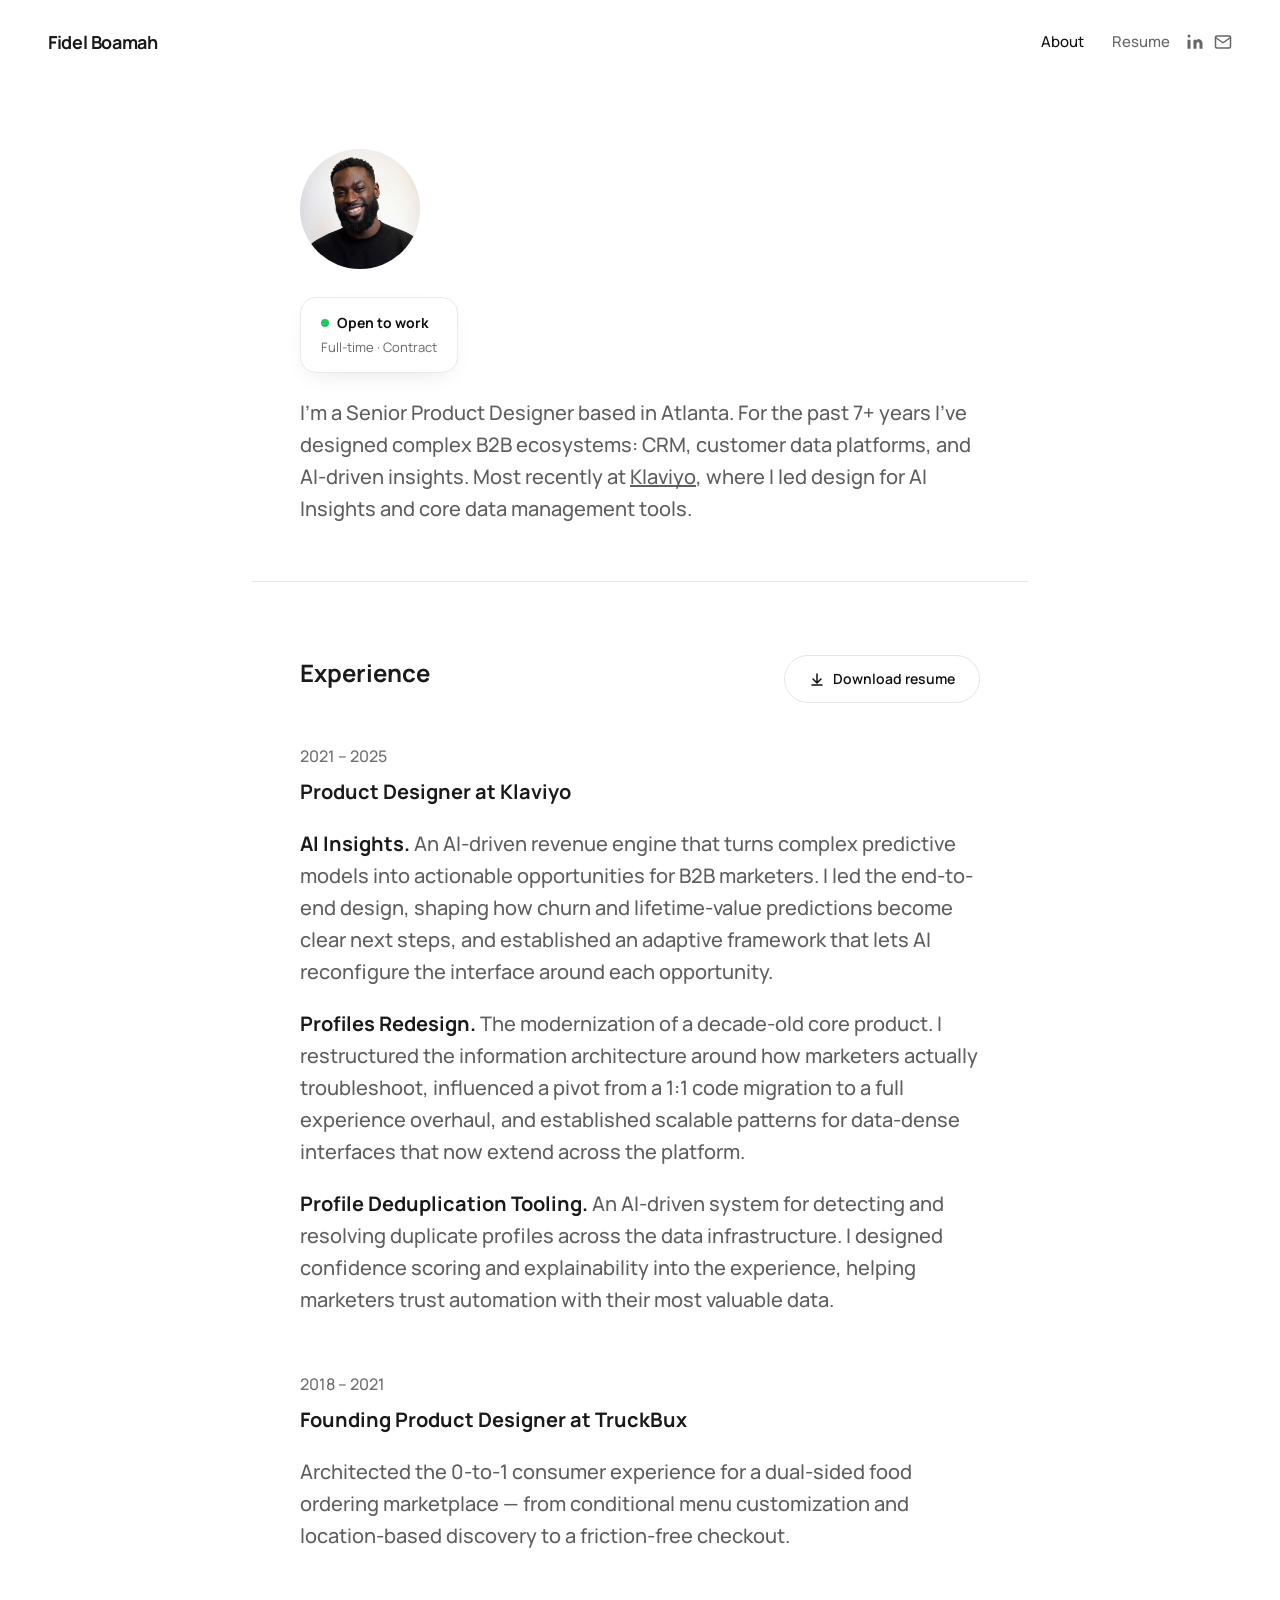
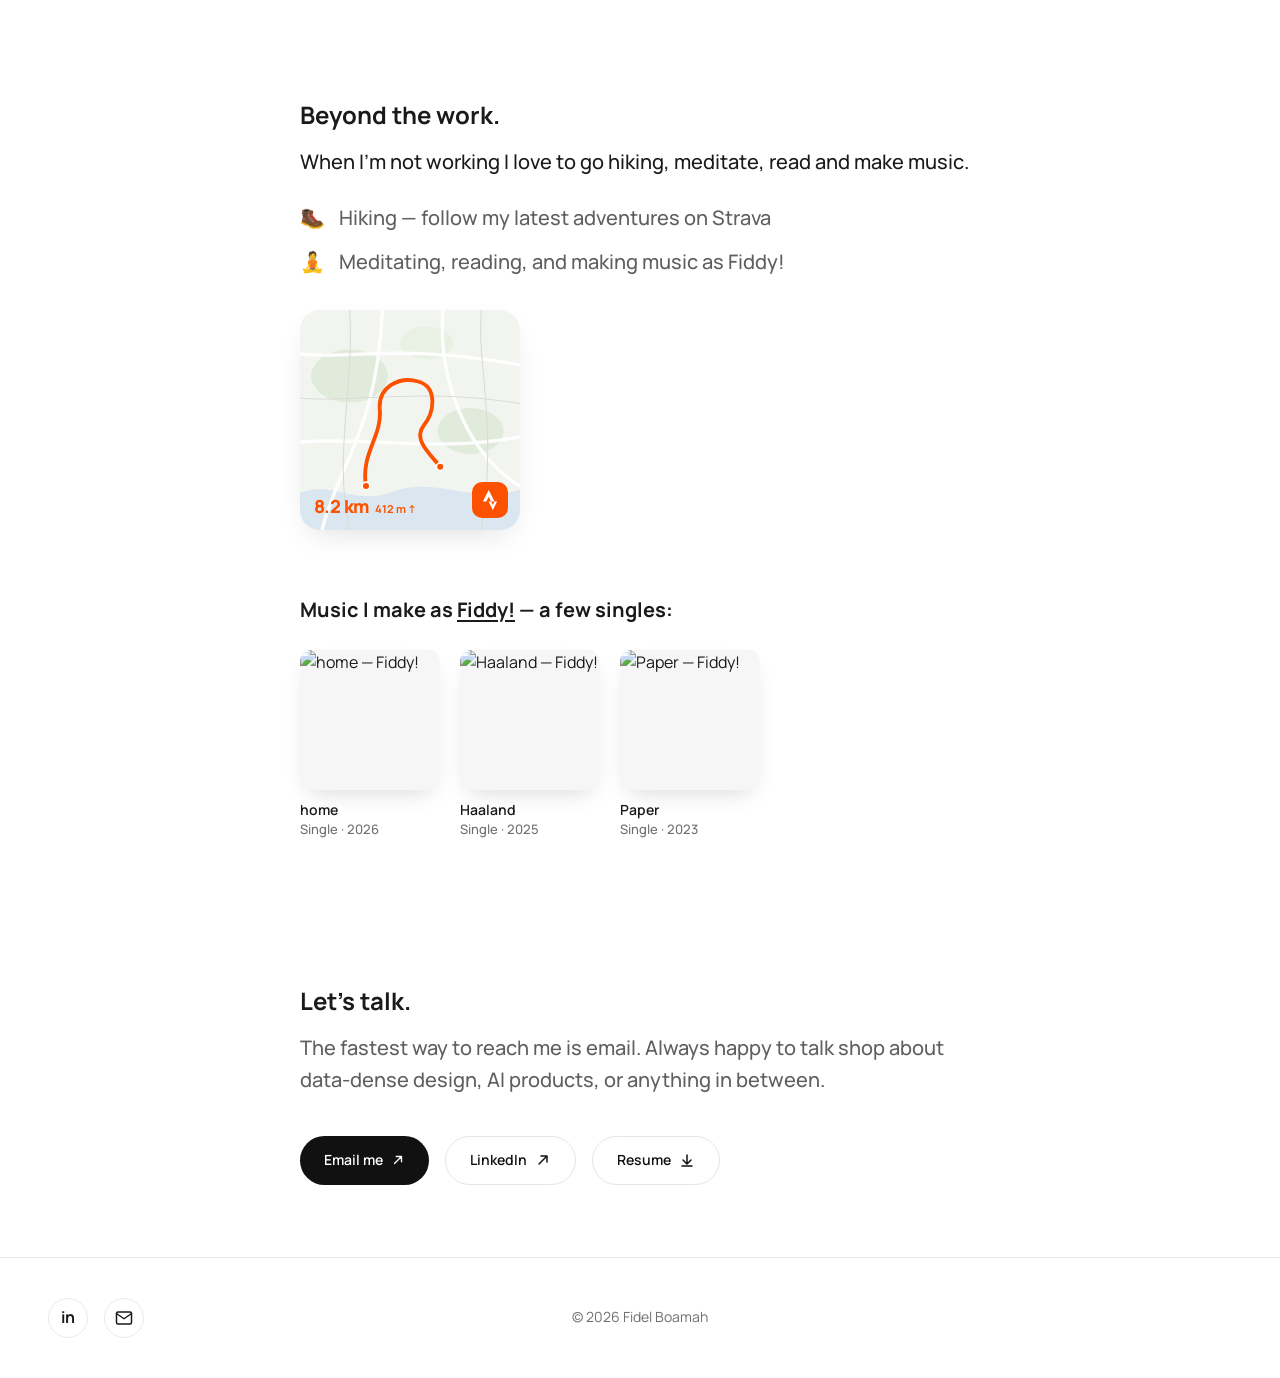
==== commit a336eb95: "Add files via upload" ====
--- a/about.html
+++ b/about.html
@@ -14,6 +14,14 @@
       </a>
     </div>
     <div class="home-header-right">
+      <nav class="home-nav home-nav-inline" aria-label="Primary">
+        <a href="about.html" class="active">About</a>
+        <a href="https://drive.google.com/file/d/1o-JkLellA3AufnttoC6DnsCMwlauHR3e/view" target="_blank" rel="noopener">Resume</a>
+      </nav>
+      <div class="nav-socials" aria-label="Contact links">
+        <a href="https://www.linkedin.com/in/fidel-boamah/" target="_blank" rel="noopener" aria-label="LinkedIn"><svg viewBox="0 0 24 24" fill="currentColor"><path d="M16 8a6 6 0 0 1 6 6v7h-4v-7a2 2 0 0 0-2-2 2 2 0 0 0-2 2v7h-4V9h4v1.5A6 6 0 0 1 16 8zM2 9h4v12H2z"/><circle cx="4" cy="4" r="2"/></svg></a>
+        <a href="mailto:fidelboamah@gmail.com" aria-label="Email"><svg viewBox="0 0 24 24" fill="none" stroke="currentColor" stroke-width="2" stroke-linecap="round" stroke-linejoin="round"><path d="M4 4h16c1.1 0 2 .9 2 2v12c0 1.1-.9 2-2 2H4c-1.1 0-2-.9-2-2V6c0-1.1.9-2 2-2z"/><polyline points="22,6 12,13 2,6"/></svg></a>
+      </div>
       <button class="menu-toggle" aria-label="Open menu" aria-expanded="false">
         <svg viewBox="0 0 24 24" fill="none" stroke="currentColor" stroke-width="2" stroke-linecap="round"><line x1="4" y1="7" x2="20" y2="7"/><line x1="4" y1="12" x2="20" y2="12"/><line x1="4" y1="17" x2="20" y2="17"/></svg>
       </button>
@@ -37,6 +45,10 @@
     <section class="cs-hero about-hero">
       <img class="about-portrait-round" src="assets/new_picture.png" alt="Fidel Boamah" />
       <div class="about-intro">
+        <span class="hero-badge hero-badge--static">
+          <span class="hero-badge-status"><span class="hero-badge-dot"></span> Open to work</span>
+          <span class="hero-badge-detail">Full-time &middot; Contract</span>
+        </span>
         <p>I'm a Senior Product Designer based in Atlanta. For the past 7+ years I've designed complex B2B ecosystems: CRM, customer data platforms, and AI-driven insights. Most recently at <a href="https://www.klaviyo.com" target="_blank" rel="noopener">Klaviyo</a>, where I led design for AI Insights and core data management tools.</p>
       </div>
     </section>
--- a/styles.css
+++ b/styles.css
@@ -26,7 +26,7 @@
   --card-radius: 17px;
   --max-width: 1440px;
   --content-width: 1310px;
-  --img-frame-bg: #eef0f3;
+  --img-frame-bg: #F6F6F6;
   --img-frame-text: #666666;
   --toggle-bg: #ffffff;
   --accent: #f5e2ff;
@@ -91,12 +91,12 @@
   position: fixed;
   top: 0;
   left: 0;
-  width: 36px;
-  height: 36px;
+  width: 29px;
+  height: 29px;
   border-radius: 50%;
   background: rgba(107, 115, 255, 0.4);
-  margin-left: -18px;
-  margin-top: -18px;
+  margin-left: -14.5px;
+  margin-top: -14.5px;
   pointer-events: none;
   z-index: 99999;
   opacity: 0;
@@ -105,10 +105,10 @@
 }
 
 .cursor-ring--hover {
-  width: 52px;
-  height: 52px;
-  margin-left: -26px;
-  margin-top: -26px;
+  width: 42px;
+  height: 42px;
+  margin-left: -21px;
+  margin-top: -21px;
   opacity: 0.35 !important;
 }
 
@@ -117,7 +117,7 @@
   display: none;
   color: #ffffff;
   font-family: "Satoshi", system-ui, sans-serif;
-  font-size: 14px;
+  font-size: 12px;
   font-weight: 600;
   white-space: nowrap;
   line-height: 1;
@@ -125,8 +125,8 @@
 
 .cursor-ring--label {
   width: max-content;
-  height: 44px;
-  padding: 0 20px;
+  height: 36px;
+  padding: 0 16px;
   margin: 0;
   translate: -50% -50%;
   border-radius: 99px;
@@ -151,10 +151,10 @@
 
 /* Click pulse */
 .cursor-ring--click {
-  width: 28px;
-  height: 28px;
-  margin-left: -14px;
-  margin-top: -14px;
+  width: 22px;
+  height: 22px;
+  margin-left: -11px;
+  margin-top: -11px;
 }
 
 /* Touch devices: restore default cursor */
@@ -1516,7 +1516,7 @@
   color: var(--text-muted);
   line-height: 1.5;
   margin-bottom: 24px;
-  font-style: italic;
+  font-style: normal;
 }
 
 /* Impact stats */
@@ -2492,3 +2492,1214 @@
   .about-cta { flex-direction: column; }
   .about-cta a { width: 100%; justify-content: center; }
 }
+
+/* ===========================
+   HOMEPAGE REFRESH (July 2026)
+   Hero, stat strip, featured card, CTAs
+   =========================== */
+
+/* ── Header: inline nav + connect ── */
+.home-nav-inline { gap: 28px; }
+.btn-connect { padding: 10px 20px; white-space: nowrap; }
+.btn-connect svg { width: 13px; height: 13px; }
+
+@media (max-width: 960px) {
+  .home-nav-inline, .btn-connect { display: none; }
+}
+
+/* ── Hero ── */
+.home-hero {
+  position: relative;
+  min-height: auto;
+  padding: 64px 48px 32px;
+  gap: 48px;
+}
+
+/* Full-bleed soft background wash */
+.home-hero::before {
+  content: "";
+  position: absolute;
+  top: -120px;
+  bottom: -40px;
+  left: calc(50% - 50vw);
+  right: calc(50% - 50vw);
+  background:
+    radial-gradient(ellipse 55% 65% at 72% 40%, rgba(107, 115, 255, 0.16), transparent 70%),
+    linear-gradient(180deg, rgba(244, 243, 255, 0.55), transparent 80%);
+  pointer-events: none;
+  z-index: -1;
+}
+
+body.dark-mode .home-hero::before {
+  background:
+    radial-gradient(ellipse 55% 65% at 72% 40%, rgba(107, 115, 255, 0.12), transparent 70%),
+    linear-gradient(180deg, rgba(27, 26, 41, 0.5), transparent 80%);
+}
+
+.hero-eyebrow--role {
+  font-size: 16px;
+  font-weight: 600;
+  color: var(--home-text);
+  margin-bottom: 20px;
+}
+
+.home-hero h1 {
+  font-size: clamp(40px, 3.9vw, 56px);
+  font-weight: 700;
+  line-height: 1.06;
+  margin-bottom: 28px;
+}
+
+.hero-sub {
+  font-size: 18px;
+  line-height: 1.65;
+  color: var(--home-text-muted);
+  max-width: 460px;
+  margin-bottom: 24px;
+}
+
+.hero-prev { margin-bottom: 36px; font-size: 17px; }
+.home-hero-actions { margin-bottom: 0; }
+
+/* "Open to work" badge */
+.hero-badge {
+  position: absolute;
+  left: -10%;
+  bottom: 7%;
+  z-index: 3;
+  display: flex;
+  flex-direction: column;
+  gap: 3px;
+  padding: 14px 20px;
+  background: var(--home-bg);
+  border: 1px solid var(--home-border);
+  border-radius: 16px;
+  box-shadow: 0 16px 40px -12px rgba(0, 0, 0, 0.16);
+}
+
+body.dark-mode .hero-badge { box-shadow: 0 16px 40px -12px rgba(0, 0, 0, 0.6); }
+
+.hero-badge-status {
+  display: flex;
+  align-items: center;
+  gap: 8px;
+  font-size: 14px;
+  font-weight: 700;
+  color: var(--home-text);
+}
+
+.hero-badge-dot {
+  width: 8px;
+  height: 8px;
+  border-radius: 50%;
+  background: #22c55e;
+  animation: badge-pulse 2s ease-in-out infinite;
+}
+
+@keyframes badge-pulse {
+  0%, 100% { box-shadow: 0 0 0 0 rgba(34, 197, 94, 0.45); }
+  50% { box-shadow: 0 0 0 6px rgba(34, 197, 94, 0); }
+}
+
+.hero-badge-detail { font-size: 13px; color: var(--home-text-muted); white-space: nowrap; }
+
+/* ── Find-me + stat strip ── */
+.hero-strip {
+  display: grid;
+  grid-template-columns: 1.15fr repeat(4, 1fr);
+  align-items: center;
+  max-width: 1360px;
+  margin: 0 auto;
+  padding: 36px 48px 0;
+}
+
+.hero-strip > * {
+  border-left: 1px solid var(--home-border);
+  padding: 6px 32px;
+}
+
+.hero-strip > :first-child { border-left: none; padding-left: 0; }
+
+.hero-strip-label {
+  display: block;
+  font-size: 13px;
+  color: var(--home-text-muted);
+  margin-bottom: 10px;
+}
+
+.hero-strip-icons { display: flex; gap: 10px; }
+
+.hero-strip-icons a {
+  width: 38px;
+  height: 38px;
+  border-radius: 10px;
+  border: 1px solid var(--home-border);
+  display: flex;
+  align-items: center;
+  justify-content: center;
+  color: var(--home-text);
+  transition: background 0.2s ease;
+}
+
+.hero-strip-icons a:hover { background: var(--btn-outline); }
+.hero-strip-icons svg { width: 15px; height: 15px; }
+
+.hero-stat-num {
+  display: block;
+  font-size: 21px;
+  font-weight: 700;
+  letter-spacing: -0.02em;
+  color: #6b73ff;
+  margin-bottom: 2px;
+  white-space: nowrap;
+}
+
+body.dark-mode .hero-stat-num { color: #9aa0ff; }
+
+.hero-stat-label { font-size: 13px; color: var(--home-text-muted); white-space: nowrap; }
+
+/* ── Work section: tighter entry ── */
+.home-work-section { padding: 48px 48px 80px; }
+.work-header { margin-bottom: 32px; }
+
+/* ── Cards: outcomes, tags, CTAs ── */
+.card-outcome {
+  display: flex;
+  align-items: center;
+  gap: 8px;
+  margin-top: 18px;
+  font-size: 15px;
+  font-weight: 700;
+  color: var(--home-text);
+}
+
+.card-outcome svg { width: 16px; height: 16px; flex-shrink: 0; }
+
+.card-tags { display: flex; gap: 8px; flex-wrap: wrap; margin-top: 16px; }
+
+.card-tags span {
+  font-size: 12px;
+  font-weight: 600;
+  padding: 5px 12px;
+  border-radius: 99px;
+  color: var(--home-text);
+  background: transparent;
+  border: 1px solid var(--home-text);
+}
+
+/* Explicit, always-visible CTA pill */
+.card-cta {
+  display: inline-flex;
+  align-items: center;
+  gap: 8px;
+  align-self: flex-start;
+  margin-top: 24px;
+  padding: 11px 22px;
+  border-radius: 99px;
+  background: var(--home-bg);
+  color: var(--home-text);
+  font-size: 14px;
+  font-weight: 600;
+  box-shadow: 0 8px 20px -8px rgba(0, 0, 0, 0.18);
+  transition: transform 0.2s ease, background 0.2s ease, color 0.2s ease;
+}
+
+.card-cta svg { width: 13px; height: 13px; }
+
+.home-card:hover .card-cta {
+  transform: translateX(4px);
+  background: var(--btn-bg);
+  color: var(--btn-text);
+}
+
+/* Featured card: premium treatment */
+.home-card-featured {
+  min-height: 540px;
+  background: linear-gradient(120deg, #ede8ff 0%, #f4f1ff 55%, #fbf2ff 100%);
+  border: 1px solid rgba(107, 115, 255, 0.14);
+}
+
+body.dark-mode .home-card-featured {
+  background: linear-gradient(120deg, #1b1a2e 0%, #191828 55%, #221a2c 100%);
+  border-color: rgba(154, 160, 255, 0.15);
+}
+
+.home-card-featured .card-title { font-size: 34px; }
+
+/* Beauty shots: tighter crop + layered panel behind the UI */
+.card-visual::before {
+  content: "";
+  position: absolute;
+  inset: 14% -8% -10% 12%;
+  border-radius: 12px;
+  background: rgba(255, 255, 255, 0.45);
+  transform: perspective(1000px) rotateY(-12deg) rotateX(4deg) translateY(34px);
+  transition: transform 0.5s cubic-bezier(0.2, 0.8, 0.2, 1);
+}
+
+body.dark-mode .card-visual::before { background: rgba(255, 255, 255, 0.06); }
+
+.home-card:hover .card-visual::before {
+  transform: perspective(1000px) rotateY(-8deg) rotateX(2deg) translateY(14px);
+}
+
+.card-visual img { position: relative; }
+
+/* Anchor visuals to a left edge so text never bleeds into the image */
+.home-card-wide .card-visual { left: 440px; right: -4%; width: auto; height: 108%; bottom: -10%; }
+.home-card:not(.home-card-wide) .card-visual { left: 54%; right: -9%; width: auto; height: 92%; bottom: -9%; }
+.home-card:not(.home-card-wide) .card-content { flex: 0 0 50%; max-width: 50%; }
+.home-card .card-desc { max-width: 100%; }
+
+/* Coming-soon cards: not clickable, no hover lift */
+.home-card-soon .card-title { font-size: 24px; }
+.home-card-soon:hover { transform: none; box-shadow: none; }
+.home-card-soon:hover .card-visual img,
+.home-card-soon:hover .card-visual::before { transform: perspective(1000px) rotateY(-12deg) rotateX(4deg) translateY(20px); }
+
+.card-link--soon {
+  display: inline-flex;
+  align-items: center;
+  gap: 8px;
+  margin-top: 24px;
+  font-size: 13px;
+  font-weight: 600;
+  color: var(--home-text-muted);
+  opacity: 0.7;
+}
+
+/* TruckBux: full-width card to balance the grid */
+.home-card-soon-wide { grid-column: 1 / -1; height: 380px; }
+.home-card-soon-wide .card-content { flex: 0 0 340px; }
+.home-card-soon-wide .card-visual { left: 440px; right: -4%; width: auto; height: 100%; bottom: -8%; }
+
+/* ── Responsive overrides for the refresh ── */
+@media (max-width: 1024px) {
+  .home-hero { padding-top: 40px; }
+  .home-hero h1 { font-size: 52px; }
+  .hero-sub { margin-left: auto; margin-right: auto; }
+  .hero-strip { grid-template-columns: repeat(2, 1fr); row-gap: 28px; padding-top: 28px; }
+  .hero-strip > * { border-left: none; padding: 0; }
+  .hero-strip-findme { grid-column: 1 / -1; }
+  .home-card-soon-wide { height: auto; }
+}
+
+@media (max-width: 768px) {
+  .home-hero { padding: 32px 24px 16px; }
+  .home-hero h1 { font-size: 40px; }
+  .hero-strip { padding: 24px 24px 0; }
+  .home-work-section { padding: 48px 24px 60px; }
+  .home-card-featured { min-height: 0; }
+  .home-card-featured .card-title { font-size: 28px; }
+}
+
+/* Contact: match preview scale + tighter entry */
+.home-contact { padding: 48px 48px 96px; }
+.home-contact-heading { font-size: clamp(32px, 3.2vw, 46px); }
+
+@media (max-width: 768px) {
+  .home-contact { padding: 40px 24px 72px; }
+}
+
+/* Mobile: restore stacked card layout (overrides refresh visual sizing) */
+@media (max-width: 768px) {
+  .home-card-wide .card-content,
+  .home-card-soon-wide .card-content { flex: auto; }
+  .home-card-wide .card-meta { flex-wrap: wrap; white-space: normal; }
+  .home-card-wide .card-visual,
+  .home-card-soon-wide .card-visual,
+  .home-card:not(.home-card-wide) .card-visual {
+    left: auto;
+    width: 90%;
+    height: 280px;
+    right: -10%;
+    bottom: -40px;
+  }
+  .home-card:not(.home-card-wide) .card-content { flex: auto; max-width: 100%; }
+}
+
+/* Unify description size with featured card; cluster metric/tags under the
+   description and anchor the CTA to the card bottom */
+.home-card .card-desc {
+  font-size: 17px;
+  line-height: 1.7;
+  color: var(--home-text);
+  opacity: 0.85;
+  margin-bottom: 0;
+  max-width: 100%;
+}
+
+.card-cta, .card-link--soon { margin-top: auto; }
+
+@media (max-width: 768px) {
+  .card-cta, .card-link--soon { margin-top: 24px; }
+}
+
+/* Let cards grow with their content instead of clipping */
+.home-card { height: auto; min-height: 480px; }
+.home-card-featured { min-height: 540px; }
+.home-card-soon-wide { height: auto; min-height: 380px; }
+
+@media (max-width: 1024px) {
+  .home-card { height: auto; min-height: 400px; }
+}
+
+/* ===========================
+   AI INSIGHTS CASE STUDY REFRESH
+   Hero stats, pull quote, fail grid, annotations, impact causes
+   =========================== */
+
+/* Hero impact stat chips */
+.cs2-hero-stats {
+  display: flex;
+  justify-content: center;
+  flex-wrap: wrap;
+  gap: 12px;
+  margin: -28px auto 48px;
+}
+
+.cs2-hero-stats span {
+  display: inline-flex;
+  align-items: baseline;
+  gap: 6px;
+  padding: 9px 18px;
+  border: 1px solid var(--line);
+  border-radius: 99px;
+  font-size: 14px;
+  color: var(--text-secondary);
+  background: var(--card-bg);
+}
+
+.cs2-hero-stats strong {
+  color: var(--heading-color);
+  font-weight: 700;
+}
+
+/* Why-it-failed grid */
+.cs2-fail-grid {
+  display: grid;
+  grid-template-columns: repeat(4, 1fr);
+  gap: 16px;
+  margin-top: 36px;
+}
+
+.cs2-fail {
+  border: 1px solid var(--line);
+  border-radius: 14px;
+  padding: 22px 20px;
+  background: var(--card-bg);
+}
+
+.cs2-fail h4 {
+  font-size: 15px;
+  font-weight: 700;
+  color: var(--heading-color);
+  margin-bottom: 8px;
+}
+
+.cs2-fail p {
+  font-size: 14px;
+  line-height: 1.6;
+  color: var(--text-secondary);
+  margin: 0;
+}
+
+/* Big pull quote */
+body.cs-page .cs2-section > p.cs2-pullquote {
+  font-size: clamp(24px, 2.9vw, 38px);
+  font-weight: 700;
+  letter-spacing: -0.03em;
+  line-height: 1.18;
+  color: var(--heading-color);
+  text-align: center;
+  max-width: 820px;
+  margin: 72px auto 8px;
+}
+
+.cs2-pullquote-accent {
+  background: linear-gradient(90deg, #6b73ff 0%, #a272ff 100%);
+  -webkit-background-clip: text;
+  background-clip: text;
+  -webkit-text-fill-color: transparent;
+}
+
+/* On-image annotations */
+.cs2-anno-wrap { position: relative; }
+
+.cs2-marker {
+  position: absolute;
+  width: 26px;
+  height: 26px;
+  border-radius: 50%;
+  background: #6b73ff;
+  color: #ffffff;
+  font-size: 13px;
+  font-weight: 700;
+  display: flex;
+  align-items: center;
+  justify-content: center;
+  transform: translate(-50%, -50%);
+  box-shadow: 0 0 0 4px rgba(107, 115, 255, 0.25), 0 4px 10px rgba(0, 0, 0, 0.15);
+  pointer-events: none;
+}
+
+.cs2-anno-legend {
+  display: flex;
+  flex-wrap: wrap;
+  gap: 10px 28px;
+  margin-top: 16px;
+  padding: 0 4px;
+  list-style: none;
+}
+
+.cs2-anno-legend li {
+  display: flex;
+  align-items: baseline;
+  gap: 8px;
+  font-size: 14px;
+  line-height: 1.5;
+  color: var(--text-secondary);
+}
+
+.cs2-anno-legend .n {
+  color: #6b73ff;
+  font-weight: 700;
+  font-size: 13px;
+}
+
+/* Impact stat cause lines */
+.cs2-stat-cause {
+  font-size: 13px;
+  line-height: 1.55;
+  color: var(--text-muted);
+  margin-top: 10px;
+  max-width: 260px;
+}
+
+/* Responsive */
+@media (max-width: 900px) {
+  .cs2-fail-grid { grid-template-columns: repeat(2, 1fr); }
+}
+
+@media (max-width: 560px) {
+  .cs2-fail-grid { grid-template-columns: 1fr; }
+  .cs2-hero-stats { margin-top: -16px; }
+  .cs2-marker { width: 20px; height: 20px; font-size: 11px; }
+}
+
+/* Problem section: text + maturity scale side by side on desktop */
+.cs2-split {
+  display: grid;
+  grid-template-columns: 0.9fr 1.3fr;
+  gap: 48px;
+  align-items: center;
+}
+
+.cs2-split .maturity-scale { margin: 0; padding: 48px 28px 36px; gap: 20px; }
+.cs2-split-text p { margin-bottom: 0; }
+
+@media (max-width: 960px) {
+  .cs2-split { display: block; }
+  .cs2-split .maturity-scale { margin-top: 32px; }
+}
+
+/* In the desktop split the axis has no room between cards — labels carry it */
+@media (min-width: 961px) {
+  .cs2-split .ms-title, .cs2-split .ms-axis { display: none; }
+  .cs2-split .maturity-scale { justify-content: space-around; }
+}
+
+/* Simplified maturity cards (problem split) */
+.ms-simple {
+  display: grid;
+  grid-template-columns: 1fr 1fr;
+  gap: 24px;
+}
+
+.ms-simple-card {
+  background: var(--img-frame-bg);
+  border-radius: 20px;
+  padding: 36px 32px;
+}
+
+.ms-simple-icon {
+  display: block;
+  font-size: 56px;
+  line-height: 1;
+  margin-bottom: 28px;
+}
+
+.ms-simple-icon img { width: 64px; height: 64px; object-fit: contain; }
+
+.ms-simple-card h4 {
+  font-size: 22px;
+  font-weight: 700;
+  color: var(--heading-color);
+  margin-bottom: 10px;
+}
+
+.ms-simple-card p {
+  font-size: 17px;
+  line-height: 1.55;
+  color: var(--text-secondary);
+  margin: 0;
+}
+
+/* The Before: text + fail cards beside the screenshot */
+.cs2-before-split {
+  display: grid;
+  grid-template-columns: 1fr 1.05fr;
+  gap: 48px;
+  align-items: center;
+}
+
+.cs2-before-split .cs2-fail-grid {
+  grid-template-columns: 1fr 1fr;
+  margin-top: 36px;
+}
+
+.cs2-before-text .cs2-body { margin-bottom: 0; }
+
+.cs2-media--flush { margin: 0; }
+
+body.cs-page .cs2-fail h4 { font-size: 16px; font-weight: 700; }
+body.cs-page .cs2-fail p { font-size: 16px; line-height: 1.6; font-weight: 500; }
+
+/* Cropped affinity map — half height, center crop */
+.cs2-media--cropped img {
+  height: clamp(200px, 22vw, 320px);
+  object-fit: cover;
+  object-position: center;
+}
+
+@media (max-width: 960px) {
+  .cs2-before-split { display: block; }
+  .cs2-before-split .cs2-media--flush { margin-top: 24px; }
+  .ms-simple { gap: 16px; }
+}
+
+@media (max-width: 560px) {
+  .ms-simple { grid-template-columns: 1fr; }
+  .cs2-before-split .cs2-fail-grid { grid-template-columns: 1fr; }
+}
+
+/* Odd quote count: last quote spans the full row */
+.cs2-quote-grid .cs2-quote:last-child:nth-child(odd) { grid-column: 1 / -1; }
+
+/* Tall screenshot in the before split: crop to the top portion */
+.cs2-media--tallcrop img {
+  height: 640px;
+  object-fit: cover;
+  object-position: top;
+}
+
+@media (max-width: 960px) {
+  .cs2-media--tallcrop img { height: 420px; }
+}
+
+/* Research section: quotes stacked beside the affinity map (same split as The Before) */
+.cs2-before-split .cs2-quote-grid {
+  grid-template-columns: 1fr;
+  gap: 16px;
+  margin-top: 36px;
+}
+
+.cs2-media--fillcrop img {
+  height: 560px;
+  object-fit: cover;
+  object-position: center;
+}
+
+@media (max-width: 960px) {
+  .cs2-media--fillcrop img { height: 320px; }
+}
+
+/* Strategy: numbered cards, 3-up */
+.cs2-strategy-cards {
+  display: grid;
+  grid-template-columns: repeat(3, 1fr);
+  gap: 24px;
+  margin-top: 44px;
+}
+
+.cs2-strategy-card {
+  background: var(--img-frame-bg);
+  border-radius: 16px;
+  padding: 36px 32px;
+}
+
+.cs2-strategy-card h4 {
+  display: flex;
+  align-items: baseline;
+  gap: 14px;
+  font-size: 22px;
+  font-weight: 700;
+  color: var(--heading-color);
+  margin-bottom: 16px;
+}
+
+.cs2-strategy-card .n {
+  font-weight: 600;
+  color: var(--text-muted);
+}
+
+.cs2-strategy-card p {
+  font-size: 20px;
+  line-height: 1.6;
+  font-weight: 500;
+  color: var(--text-secondary);
+  margin: 0;
+}
+
+@media (max-width: 900px) {
+  .cs2-strategy-cards { grid-template-columns: 1fr; gap: 16px; }
+}
+
+/* Research: full-width intro, then quotes | affinity map */
+.cs2-research-split {
+  display: grid;
+  grid-template-columns: 1fr 1.05fr;
+  gap: 32px;
+  align-items: start;
+  margin-top: 40px;
+}
+
+.cs2-research-split .cs2-quote-grid {
+  grid-template-columns: 1fr;
+  gap: 16px;
+  margin-top: 0;
+}
+
+.cs2-research-split .cs2-media--fillcrop img { height: 480px; }
+
+@media (max-width: 960px) {
+  .cs2-research-split { display: block; }
+  .cs2-research-split .cs2-media--fillcrop { margin-top: 24px; }
+  .cs2-research-split .cs2-media--fillcrop img { height: 320px; }
+}
+
+/* Aha moment: problem cards beside the concept video */
+.cs2-aha-split {
+  display: grid;
+  grid-template-columns: 1fr 1.25fr;
+  gap: 32px;
+  align-items: center;
+  margin-top: 40px;
+}
+
+.cs2-aha-split .cs2-problem-grid {
+  grid-template-columns: 1fr;
+  gap: 16px;
+  margin-top: 0;
+}
+
+@media (max-width: 960px) {
+  .cs2-aha-split { display: block; }
+  .cs2-aha-split .cs2-media--flush { margin-top: 24px; }
+}
+
+/* Purple takeaway callout (aha moment) */
+.cs2-hmw--purple {
+  background: #E7EAFD;
+  margin-top: 48px;
+}
+
+.cs2-hmw--purple p strong { color: var(--heading-color); }
+
+body.dark-mode .cs2-hmw--purple { background: rgba(107, 115, 255, 0.16); }
+
+/* Decision 01: paragraph beside evolution carousel */
+.cs2-decision-split {
+  display: grid;
+  grid-template-columns: 0.9fr 1.1fr;
+  gap: 48px;
+  align-items: start;
+  margin-top: 8px;
+}
+
+.cs2-carousel {
+  overflow: hidden;
+  cursor: pointer;
+  outline-offset: 4px;
+}
+
+.cs2-car-track {
+  display: flex;
+  gap: 20px;
+  transition: transform 0.45s cubic-bezier(0.2, 0.8, 0.2, 1);
+}
+
+.cs2-car-slide {
+  flex: 0 0 88%;
+  margin: 0;
+}
+
+.cs2-car-frame {
+  background: var(--img-frame-bg);
+  border-radius: 16px;
+  padding: 24px;
+  height: 380px;
+  display: flex;
+  align-items: center;
+  justify-content: center;
+}
+
+.cs2-car-frame img {
+  max-width: 100%;
+  max-height: 100%;
+  width: auto;
+  height: auto;
+}
+
+.cs2-car-slide figcaption {
+  font-size: 14px;
+  line-height: 1.5;
+  color: var(--text-muted);
+  margin-top: 12px;
+  padding: 0 4px;
+}
+
+.cs2-car-slide figcaption .n {
+  color: #6b73ff;
+  font-weight: 700;
+  margin-right: 6px;
+}
+
+.cs2-car-dots {
+  display: flex;
+  gap: 8px;
+  margin-top: 14px;
+  padding: 0 4px;
+}
+
+.cs2-car-dots button {
+  width: 8px;
+  height: 8px;
+  padding: 0;
+  border: none;
+  border-radius: 99px;
+  background: var(--line);
+  cursor: pointer;
+  transition: width 0.25s ease, background 0.25s ease;
+}
+
+.cs2-car-dots button.active {
+  width: 22px;
+  background: #6b73ff;
+}
+
+@media (max-width: 960px) {
+  .cs2-decision-split { display: block; }
+  .cs2-decision-split .cs2-carousel { margin-top: 28px; }
+  .cs2-car-frame { height: 300px; padding: 16px; }
+}
+
+/* Decision text column: eyebrow + title + paragraph beside carousel */
+.cs2-decision-text .cs2-feature-eyebrow { display: block; }
+.cs2-decision-text p { margin-bottom: 0; }
+
+/* Aha callout: bold statement, subtle emphasis animation */
+body.cs-page .cs2-hmw--purple p {
+  font-size: 24px;
+  line-height: 1.5;
+  font-weight: 600;
+  font-style: normal;
+  color: var(--heading-color);
+  text-align: left;
+}
+
+.cs2-hmw--purple.is-visible {
+  animation: aha-emphasis 1s cubic-bezier(0.2, 0.8, 0.2, 1) 0.5s 1;
+}
+
+@keyframes aha-emphasis {
+  0% { transform: scale(1); box-shadow: 0 0 0 0 rgba(107, 115, 255, 0); }
+  45% { transform: scale(1.015); box-shadow: 0 14px 40px -12px rgba(107, 115, 255, 0.35); }
+  100% { transform: scale(1); box-shadow: 0 0 0 0 rgba(107, 115, 255, 0); }
+}
+
+@media (prefers-reduced-motion: reduce) {
+  .cs2-hmw--purple.is-visible { animation: none; }
+}
+
+/* Insight callouts (data science, reflection): 20px body */
+body.cs-page .cs2-insight p { font-size: 20px; line-height: 1.6; }
+
+/* Impact: text left, stats stacked right (matches decision layout) */
+.cs2-impact-split { align-items: center; }
+
+.cs2-impact-split .cs2-stats {
+  grid-template-columns: 1fr;
+  margin: 0;
+}
+
+.cs2-impact-split .cs2-stat {
+  border-right: none;
+  border-bottom: 1px solid var(--line);
+  padding: 28px 32px;
+}
+
+.cs2-impact-split .cs2-stat:last-child { border-bottom: none; }
+
+@media (max-width: 960px) {
+  .cs2-impact-split .cs2-stats { margin-top: 28px; }
+}
+
+/* Research testimonials: same card format as The Before, stacked */
+.cs2-fail-grid--stack {
+  grid-template-columns: 1fr;
+  gap: 16px;
+  margin-top: 0;
+}
+
+/* Final experience 02 & 03: text beside video, vertically centered */
+.cs2-final-item .cs2-decision-split { align-items: center; }
+.cs2-final-item .cs2-decision-split .cs2-goal { margin-bottom: 0; }
+
+/* Testimonials: collective height matches the affinity map (480px) */
+.cs2-research-split .cs2-fail-grid--stack {
+  height: 480px;
+  grid-template-rows: repeat(3, 1fr);
+}
+
+.cs2-research-split .cs2-fail-grid--stack .cs2-fail {
+  display: flex;
+  flex-direction: column;
+  justify-content: center;
+}
+
+@media (max-width: 960px) {
+  .cs2-research-split .cs2-fail-grid--stack { height: auto; grid-template-rows: none; }
+}
+
+/* Case study pages: floating back-home button (replaces nav) */
+.cs-back-btn {
+  position: fixed;
+  top: 24px;
+  left: 24px;
+  z-index: 500;
+  display: inline-flex;
+  align-items: center;
+  gap: 8px;
+  padding: 10px 18px;
+  border-radius: 99px;
+  background: rgba(255, 255, 255, 0.82);
+  backdrop-filter: blur(12px);
+  -webkit-backdrop-filter: blur(12px);
+  border: 1px solid var(--line);
+  font-size: 14px;
+  font-weight: 600;
+  color: var(--text-primary);
+  box-shadow: 0 6px 20px -8px rgba(0, 0, 0, 0.12);
+  transition: background 0.2s ease, transform 0.2s ease;
+}
+
+.cs-back-btn svg { width: 14px; height: 14px; }
+.cs-back-btn:hover { transform: translateX(-2px); background: rgba(255, 255, 255, 0.95); }
+
+body.dark-mode .cs-back-btn {
+  background: rgba(20, 20, 20, 0.82);
+  color: var(--text-primary);
+}
+
+body.dark-mode .cs-back-btn:hover { background: rgba(30, 30, 30, 0.95); }
+
+@media (max-width: 768px) {
+  .cs-back-btn { top: 16px; left: 16px; padding: 9px 15px; }
+}
+
+/* Hamburger menu: tablet/mobile only (inline nav covers desktop) */
+@media (min-width: 961px) {
+  .menu-toggle, .site-menu { display: none !important; }
+}
+
+/* Open-to-work badge, static placement (about page) */
+.hero-badge--static {
+  position: static;
+  display: inline-flex;
+  margin-bottom: 24px;
+  box-shadow: 0 8px 24px -10px rgba(0, 0, 0, 0.12);
+}
+
+/* Featured work entry: text left, framed shot right */
+.work-feature {
+  grid-column: 1 / -1;
+  display: grid;
+  grid-template-columns: 1.15fr 1fr;
+  gap: 56px;
+  align-items: center;
+  padding: 16px 0 24px;
+}
+
+/* Image left, text right */
+.work-feature-visual { order: 1; }
+.work-feature-text { order: 2; }
+
+.work-feature-text h3 {
+  font-size: clamp(26px, 2.4vw, 34px);
+  font-weight: 700;
+  letter-spacing: -0.02em;
+  line-height: 1.15;
+  color: var(--home-text);
+  margin: 0 0 10px;
+}
+
+.work-feature-date {
+  font-size: 15px;
+  color: var(--home-text-muted);
+  margin-bottom: 30px;
+}
+
+.work-feature-bullets {
+  list-style: none;
+  margin: 0 0 32px;
+  padding: 0;
+  display: flex;
+  flex-direction: column;
+  gap: 18px;
+}
+
+.work-feature-bullets li {
+  display: flex;
+  gap: 12px;
+  font-size: 16px;
+  line-height: 1.65;
+  color: var(--home-text-muted);
+}
+
+.work-feature-bullets svg {
+  width: 15px;
+  height: 15px;
+  flex-shrink: 0;
+  margin-top: 5px;
+  color: var(--home-text-muted);
+}
+
+.work-feature-visual img {
+  width: 100%;
+  border-radius: 14px;
+  box-shadow: 0 24px 60px -24px rgba(0, 0, 0, 0.28);
+}
+
+@media (max-width: 960px) {
+  .work-feature { display: block; }
+  .work-feature-visual { margin-top: 32px; }
+}
+
+
+/* FigJam-style dotted grid background (homepage) */
+body.home-page {
+  background-image: radial-gradient(circle, rgba(17, 17, 17, 0.10) 1.1px, transparent 1.1px);
+  background-size: 22px 22px;
+}
+
+body.home-page.dark-mode {
+  background-image: radial-gradient(circle, rgba(255, 255, 255, 0.09) 1.1px, transparent 1.1px);
+}
+
+/* Nav social buttons (LinkedIn, email, resume) */
+.nav-socials {
+  display: flex;
+  align-items: center;
+  gap: 10px;
+}
+
+.nav-socials a {
+  display: flex;
+  align-items: center;
+  color: var(--home-text-muted);
+  transition: color 0.2s ease;
+}
+
+.nav-socials a:hover { color: var(--home-text); }
+.nav-socials svg { width: 18px; height: 18px; }
+
+@media (max-width: 960px) {
+  .nav-socials { display: none; }
+}
+
+
+
+/* Homepage: unify all paragraph text at 18px */
+body.home-page .hero-sub,
+body.home-page .home-subtitle,
+body.home-page .home-card .card-desc,
+body.home-page .work-feature-bullets li,
+body.home-page .home-contact-sub {
+  font-size: 18px;
+}
+
+/* Featured entry: interactive like the old card */
+a.work-feature {
+  border-radius: 24px;
+  transition: transform 0.3s cubic-bezier(0.2, 0.8, 0.2, 1);
+}
+
+a.work-feature:hover { transform: translateY(-6px); }
+
+.work-feature-visual img {
+  transition: transform 0.4s cubic-bezier(0.2, 0.8, 0.2, 1), box-shadow 0.4s ease;
+}
+
+a.work-feature:hover .work-feature-visual img {
+  transform: scale(1.015);
+  box-shadow: 0 32px 70px -24px rgba(0, 0, 0, 0.32);
+}
+
+a.work-feature:hover .btn-secondary { background: var(--btn-bg); color: var(--btn-text); border-color: var(--btn-bg); }
+
+/* Featured entry: short description + tags + meta */
+.work-feature-desc {
+  font-size: 18px;
+  line-height: 1.65;
+  color: var(--home-text-muted);
+  margin: 0 0 6px;
+  max-width: 480px;
+}
+
+.work-feature .card-meta { margin-top: 26px; }
+.work-feature .btn-secondary { margin-top: 32px; display: inline-flex; }
+
+/* Featured tags directly under the title */
+.work-feature-tags { margin: 2px 0 22px; }
+
+/* Featured pills: grey fill like case study surfaces */
+.work-feature-tags span {
+  background: var(--img-frame-bg);
+  border: none;
+}
+
+/* Impact meta value with trend arrow */
+.card-meta-impact {
+  display: inline-flex;
+  align-items: center;
+  gap: 5px;
+}
+
+.card-meta-impact svg { width: 12px; height: 12px; flex-shrink: 0; }
+
+/* Work entries: consistent rows, divider between, quiet coming-soon */
+.home-grid { gap: 0; }
+
+.work-feature { padding: 48px 0; }
+.work-feature + .work-feature { border-top: 1px solid var(--home-border); }
+
+.work-feature-soon .card-link--soon { margin-top: 28px; }
+.work-feature-soon:hover { transform: none; }
+
+/* ── Featured hero treatment for AI Insights ── */
+.work-feature--hero {
+  background: linear-gradient(120deg, #efeaff 0%, #f6f3ff 55%, #fdf4ff 100%);
+  border: none;
+  border-radius: 28px;
+  padding: 48px;
+  margin-bottom: 20px;
+}
+
+body.dark-mode .work-feature--hero {
+  background: linear-gradient(120deg, #1b1a2e 0%, #191828 55%, #221a2c 100%);
+  border-color: rgba(154, 160, 255, 0.15);
+}
+
+.work-feature--hero .work-feature-text h3 {
+  font-size: clamp(32px, 3.2vw, 44px);
+}
+
+.work-feature--hero + .work-feature { border-top: none; }
+
+.feature-badge {
+  display: inline-flex;
+  align-self: flex-start;
+  align-items: center;
+  padding: 6px 13px;
+  border-radius: 99px;
+  background: rgba(107, 115, 255, 0.12);
+  color: #6b73ff;
+  font-size: 11px;
+  font-weight: 700;
+  letter-spacing: 0.07em;
+  text-transform: uppercase;
+  margin-bottom: 18px;
+}
+
+.feature-badge svg { width: 12px; height: 12px; }
+
+body.dark-mode .feature-badge {
+  background: rgba(154, 160, 255, 0.15);
+  color: #9aa0ff;
+}
+
+/* Secondary rows: tighter, smaller images and titles */
+.work-feature:not(.work-feature--hero) {
+  grid-template-columns: 0.85fr 1.15fr;
+  padding: 40px 0;
+}
+
+.work-feature:not(.work-feature--hero) .work-feature-text h3 { font-size: 26px; }
+
+@media (max-width: 768px) {
+  .work-feature--hero { padding: 28px 24px; }
+}
+
+/* Badge stacks above the company label */
+.work-feature--hero .work-feature-text { display: flex; flex-direction: column; align-items: flex-start; }
+.work-feature--hero .card-company { display: block; }
+
+/* Read more: white at rest, black on hover */
+.work-feature-cta {
+  background: #ffffff;
+  border-color: transparent;
+  box-shadow: 0 6px 16px -8px rgba(0, 0, 0, 0.12);
+  transition: background 0.2s ease, color 0.2s ease;
+}
+
+a.work-feature:hover .work-feature-cta,
+.work-feature-cta:hover {
+  background: var(--btn-bg);
+  color: var(--btn-text);
+  border-color: transparent;
+}
+
+body.dark-mode .work-feature-cta {
+  background: #1f1f1f;
+  color: var(--home-text);
+}
+
+body.dark-mode a.work-feature:hover .work-feature-cta {
+  background: var(--btn-bg);
+  color: var(--btn-text);
+}
+
+/* Featured badge inline with the title */
+.work-feature-title {
+  display: flex;
+  align-items: center;
+  gap: 14px;
+  flex-wrap: wrap;
+}
+
+.work-feature-title .feature-badge { margin-bottom: 0; }
+
+/* White-on-transparent artwork needs a dark backing */
+.cs2-media img.img-dark-bg,
+img.img-dark-bg {
+  background: #17171c;
+  padding: 24px;
+  box-sizing: border-box;
+}
+
+/* Business case: text leads, stat card small at the side */
+.cs2-bizcase-split {
+  display: grid;
+  grid-template-columns: 1.5fr 1fr;
+  gap: 48px;
+  align-items: center;
+}
+
+.cs2-bizcase-split .cs2-body { margin-bottom: 0; }
+.cs2-bizcase-split img.img-dark-bg { padding: 18px; }
+
+@media (max-width: 960px) {
+  .cs2-bizcase-split { display: block; }
+  .cs2-bizcase-split .cs2-media--flush { margin-top: 28px; max-width: 420px; }
+}
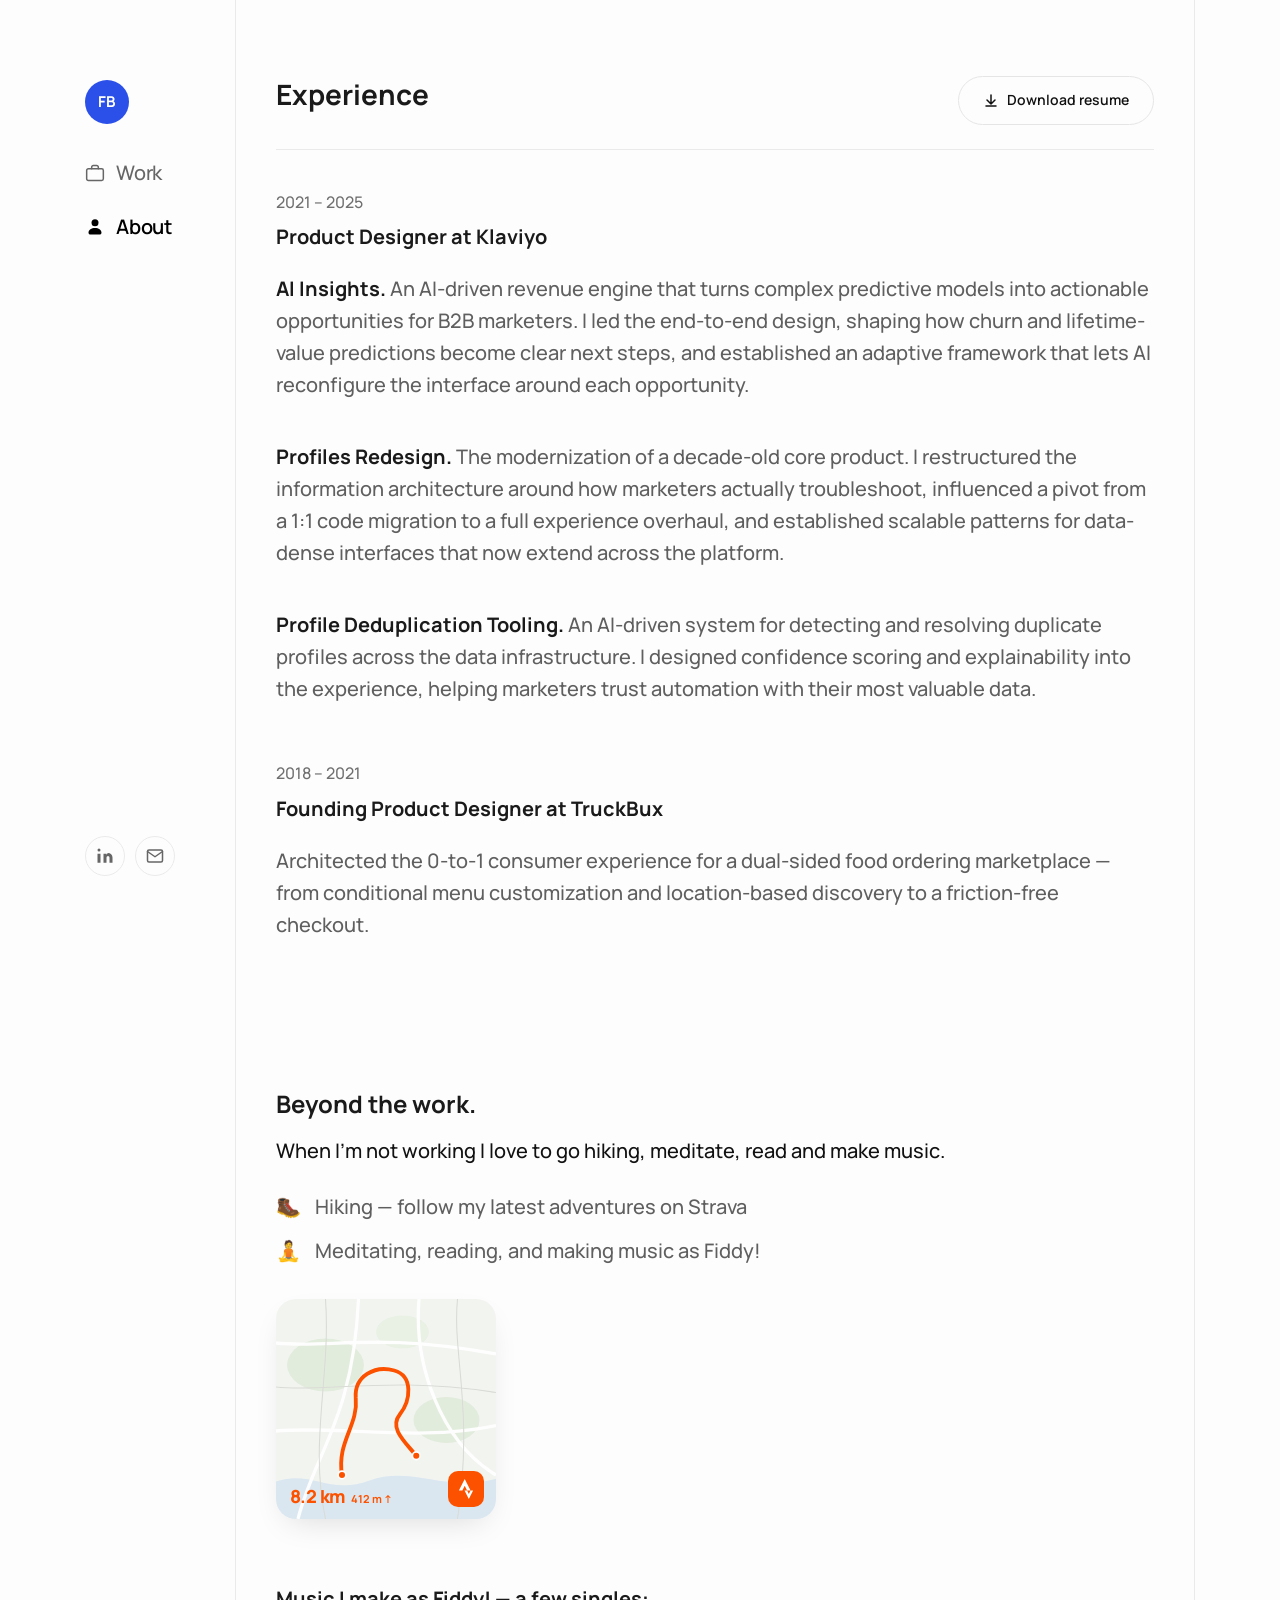
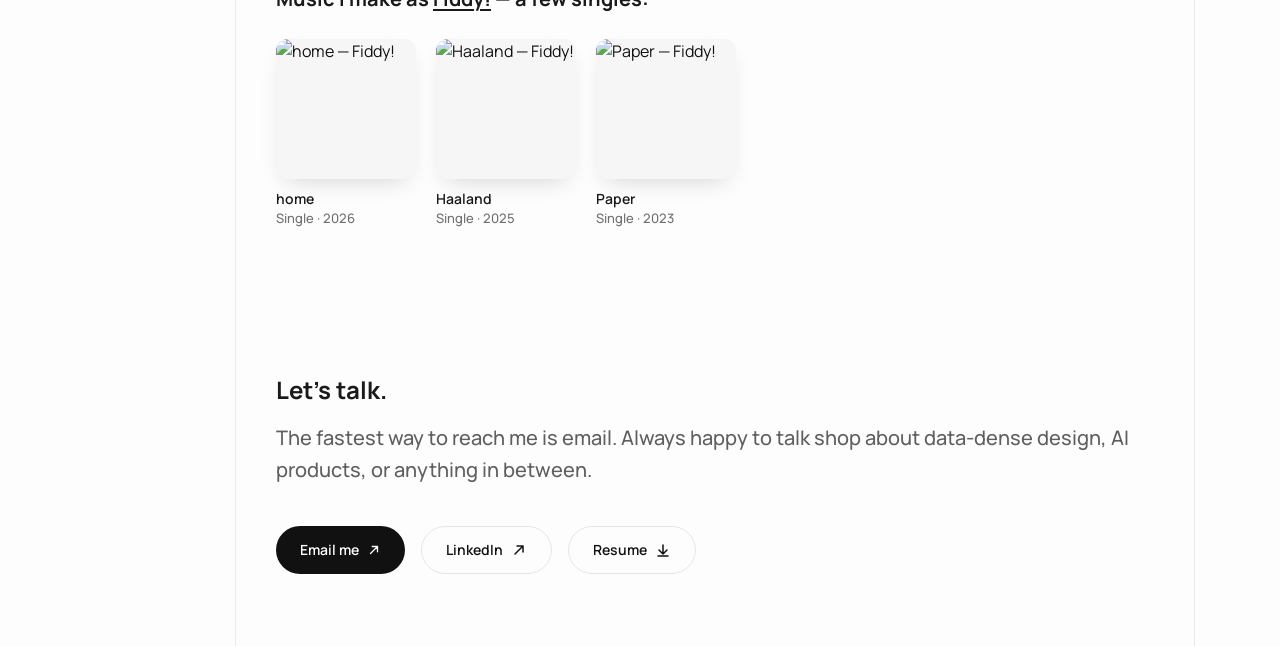
==== commit 1bd7b54d: "Add files via upload" ====
--- a/about.html
+++ b/about.html
@@ -6,52 +6,25 @@
   <title>About — Fidel Boamah</title>
   <link rel="stylesheet" href="styles.css" />
 </head>
-<body class="case-study about-page">
-  <header class="home-header">
-    <div class="home-header-left">
-      <a class="home-logo" href="index.html" aria-label="Fidel Boamah — home">
-        <span class="home-logo-text">Fidel Boamah</span>
-      </a>
-    </div>
-    <div class="home-header-right">
-      <nav class="home-nav home-nav-inline" aria-label="Primary">
-        <a href="about.html" class="active">About</a>
-        <a href="https://drive.google.com/file/d/1o-JkLellA3AufnttoC6DnsCMwlauHR3e/view" target="_blank" rel="noopener">Resume</a>
-      </nav>
-      <div class="nav-socials" aria-label="Contact links">
-        <a href="https://www.linkedin.com/in/fidel-boamah/" target="_blank" rel="noopener" aria-label="LinkedIn"><svg viewBox="0 0 24 24" fill="currentColor"><path d="M16 8a6 6 0 0 1 6 6v7h-4v-7a2 2 0 0 0-2-2 2 2 0 0 0-2 2v7h-4V9h4v1.5A6 6 0 0 1 16 8zM2 9h4v12H2z"/><circle cx="4" cy="4" r="2"/></svg></a>
-        <a href="mailto:fidelboamah@gmail.com" aria-label="Email"><svg viewBox="0 0 24 24" fill="none" stroke="currentColor" stroke-width="2" stroke-linecap="round" stroke-linejoin="round"><path d="M4 4h16c1.1 0 2 .9 2 2v12c0 1.1-.9 2-2 2H4c-1.1 0-2-.9-2-2V6c0-1.1.9-2 2-2z"/><polyline points="22,6 12,13 2,6"/></svg></a>
+<body class="about-page fig-page">
+  <div class="fig-shell">
+
+    <header class="fig-nav">
+      <a href="index.html" class="fig-logo" aria-label="Fidel Boamah — home">FB</a>
+      <div class="fig-nav-group">
+        <nav class="fig-rail" aria-label="Primary">
+          <a href="index.html"><svg class="ic ic-line" viewBox="0 0 24 24" fill="none" stroke="currentColor" stroke-width="1.8" stroke-linecap="round" stroke-linejoin="round" aria-hidden="true"><rect x="2" y="7" width="20" height="14" rx="2"/><path d="M16 7V5a2 2 0 0 0-2-2h-4a2 2 0 0 0-2 2v2"/></svg><svg class="ic ic-solid" viewBox="0 0 24 24" fill="currentColor" aria-hidden="true"><path d="M8 6V5a3 3 0 0 1 3-3h2a3 3 0 0 1 3 3v1h-2V5a1 1 0 0 0-1-1h-2a1 1 0 0 0-1 1v1H8z"/><rect x="2" y="7" width="20" height="14" rx="2.5"/></svg><span>Work</span></a>
+          <a href="about.html" class="active"><svg class="ic ic-line" viewBox="0 0 24 24" fill="none" stroke="currentColor" stroke-width="1.8" stroke-linecap="round" stroke-linejoin="round" aria-hidden="true"><path d="M20 21v-2a4 4 0 0 0-4-4H8a4 4 0 0 0-4 4v2"/><circle cx="12" cy="7" r="4"/></svg><svg class="ic ic-solid" viewBox="0 0 24 24" fill="currentColor" aria-hidden="true"><circle cx="12" cy="7" r="4.2"/><path d="M12 13.2c-4.3 0-7.8 2.5-7.8 5.6 0 1.2 1 2.2 2.2 2.2h11.2c1.2 0 2.2-1 2.2-2.2 0-3.1-3.5-5.6-7.8-5.6z"/></svg><span>About</span></a>
+        </nav>
+        <div class="fig-socials" aria-label="Contact links">
+          <a href="https://www.linkedin.com/in/fidel-boamah/" target="_blank" rel="noopener" class="fig-social" aria-label="LinkedIn"><svg viewBox="0 0 24 24" fill="currentColor"><path d="M16 8a6 6 0 0 1 6 6v7h-4v-7a2 2 0 0 0-2-2 2 2 0 0 0-2 2v7h-4V9h4v1.5A6 6 0 0 1 16 8zM2 9h4v12H2z"/><circle cx="4" cy="4" r="2"/></svg></a>
+          <a href="mailto:fidelboamah@gmail.com" class="fig-social" aria-label="Email"><svg viewBox="0 0 24 24" fill="none" stroke="currentColor" stroke-width="2" stroke-linecap="round" stroke-linejoin="round"><path d="M4 4h16c1.1 0 2 .9 2 2v12c0 1.1-.9 2-2 2H4c-1.1 0-2-.9-2-2V6c0-1.1.9-2 2-2z"/><polyline points="22,6 12,13 2,6"/></svg></a>
+        </div>
       </div>
-      <button class="menu-toggle" aria-label="Open menu" aria-expanded="false">
-        <svg viewBox="0 0 24 24" fill="none" stroke="currentColor" stroke-width="2" stroke-linecap="round"><line x1="4" y1="7" x2="20" y2="7"/><line x1="4" y1="12" x2="20" y2="12"/><line x1="4" y1="17" x2="20" y2="17"/></svg>
-      </button>
-      <nav class="site-menu" aria-label="Site menu">
-        <a href="about.html">About</a>
-        <a href="https://drive.google.com/file/d/1o-JkLellA3AufnttoC6DnsCMwlauHR3e/view" target="_blank" rel="noopener">Resume</a>
-        <a href="https://www.linkedin.com/in/fidel-boamah/" target="_blank" rel="noopener">LinkedIn</a>
-        <button class="theme-toggle menu-theme" aria-label="Toggle theme">
-          <svg class="icon-moon" viewBox="0 0 24 24" fill="none" stroke="currentColor" stroke-width="1.5"><path stroke-linecap="round" stroke-linejoin="round" d="M21.752 15.002A9.718 9.718 0 0118 15.75c-5.385 0-9.75-4.365-9.75-9.75 0-1.33.266-2.597.748-3.752A9.753 9.753 0 003 11.25C3 16.635 7.365 21 12.75 21a9.753 9.753 0 009.002-5.998z"/></svg>
-          <svg class="icon-sun" viewBox="0 0 24 24" fill="none" stroke="currentColor" stroke-width="1.5"><path stroke-linecap="round" stroke-linejoin="round" d="M12 3v2.25m6.364.386l-1.591 1.591M21 12h-2.25m-.386 6.364l-1.591-1.591M12 18.75V21m-4.773-4.227l-1.591 1.591M5.25 12H3m4.227-4.773L5.636 5.636M15.75 12a3.75 3.75 0 11-7.5 0 3.75 3.75 0 017.5 0z"/></svg>
-          <span class="menu-theme-label-dark">Dark mode</span>
-          <span class="menu-theme-label-light">Light mode</span>
-        </button>
-      </nav>
-    </div>
-  </header>
+    </header>
 
-  <main>
+    <main class="fig-main">
 
-    <!-- ══════ HERO ══════ -->
-    <section class="cs-hero about-hero">
-      <img class="about-portrait-round" src="assets/new_picture.png" alt="Fidel Boamah" />
-      <div class="about-intro">
-        <span class="hero-badge hero-badge--static">
-          <span class="hero-badge-status"><span class="hero-badge-dot"></span> Open to work</span>
-          <span class="hero-badge-detail">Full-time &middot; Contract</span>
-        </span>
-        <p>I'm a Senior Product Designer based in Atlanta. For the past 7+ years I've designed complex B2B ecosystems: CRM, customer data platforms, and AI-driven insights. Most recently at <a href="https://www.klaviyo.com" target="_blank" rel="noopener">Klaviyo</a>, where I led design for AI Insights and core data management tools.</p>
-      </div>
-    </section>
 
 <!-- ══════ EXPERIENCE ══════ -->
     <section class="about-section reveal">
@@ -168,18 +141,9 @@
       </div>
     </section>
 
-  </main>
+    </main>
 
-  <footer class="home-footer">
-    <div class="footer-socials">
-      <a href="https://www.linkedin.com/in/fidel-boamah/" aria-label="LinkedIn" target="_blank" rel="noopener">in</a>
-      <a href="mailto:fidelboamah@gmail.com" aria-label="Email"><svg viewBox="0 0 24 24" width="18" height="18" fill="none" stroke="currentColor" stroke-width="2" stroke-linecap="round" stroke-linejoin="round"><path d="M4 4h16c1.1 0 2 .9 2 2v12c0 1.1-.9 2-2 2H4c-1.1 0-2-.9-2-2V6c0-1.1.9-2 2-2z"></path><polyline points="22,6 12,13 2,6"></polyline></svg></a>
-    </div>
-    <div class="footer-copy">
-      <p>&copy; 2026 Fidel Boamah</p>
-    </div>
-    <div class="footer-spacer"></div>
-  </footer>
+  </div>
 
   <script src="script.js"></script>
   <script>
--- a/styles.css
+++ b/styles.css
@@ -3,7 +3,7 @@
    (Global & Variables)
    =========================== */
 
-@import url('https://api.fontshare.com/v2/css?f[]=satoshi@300,400,500,700,900&display=swap');
+/* Manrope — the single typeface across every page */
 @import url('https://fonts.googleapis.com/css2?family=Manrope:wght@400;500;600;700;800&display=swap');
 
 :root {
@@ -44,6 +44,11 @@
   --card-blue: #f0f7ff;
   --card-pink: #fff0f2;
   --card-green: #f0fdf4;
+
+  /* Season-Mix-style display font (Hanken Grotesk stand-in) */
+  --font-display: "Manrope", ui-sans-serif, system-ui, sans-serif;
+  /* Blue pulled from the avatar — used for text-link hovers */
+  --link-blue: #2b50e9;
 }
 
 body.dark-mode {
@@ -91,12 +96,12 @@
   position: fixed;
   top: 0;
   left: 0;
-  width: 29px;
-  height: 29px;
+  width: 23px;
+  height: 23px;
   border-radius: 50%;
-  background: rgba(107, 115, 255, 0.4);
-  margin-left: -14.5px;
-  margin-top: -14.5px;
+  background: rgba(128, 128, 128, 0.4);
+  margin-left: -11.5px;
+  margin-top: -11.5px;
   pointer-events: none;
   z-index: 99999;
   opacity: 0;
@@ -105,10 +110,10 @@
 }
 
 .cursor-ring--hover {
-  width: 42px;
-  height: 42px;
-  margin-left: -21px;
-  margin-top: -21px;
+  width: 34px;
+  height: 34px;
+  margin-left: -17px;
+  margin-top: -17px;
   opacity: 0.35 !important;
 }
 
@@ -116,7 +121,7 @@
 .cursor-ring .cursor-label {
   display: none;
   color: #ffffff;
-  font-family: "Satoshi", system-ui, sans-serif;
+  font-family: "Manrope", ui-sans-serif, system-ui, sans-serif;
   font-size: 12px;
   font-weight: 600;
   white-space: nowrap;
@@ -151,10 +156,10 @@
 
 /* Click pulse */
 .cursor-ring--click {
-  width: 22px;
-  height: 22px;
-  margin-left: -11px;
-  margin-top: -11px;
+  width: 18px;
+  height: 18px;
+  margin-left: -9px;
+  margin-top: -9px;
 }
 
 /* Touch devices: restore default cursor */
@@ -166,7 +171,7 @@
 body {
   background: var(--bg);
   color: var(--text-primary);
-  font-family: "Satoshi", system-ui, sans-serif;
+  font-family: "Manrope", ui-sans-serif, system-ui, sans-serif;
   font-weight: 400;
   line-height: 1.6;
   -webkit-font-smoothing: antialiased;
@@ -175,6 +180,8 @@
 }
 
 img { display: block; max-width: 100%; }
+/* Form controls don't inherit type by default */
+button, input, select, textarea { font-family: inherit; }
 a { color: inherit; text-decoration: none; }
 a:focus-visible, button:focus-visible { outline: 2px solid var(--text-primary); outline-offset: 3px; }
 
@@ -955,7 +962,7 @@
 .logo:hover { transform: scale(1.05); }
 .logo svg { width: 100%; height: 100%; }
 .logo .oct { fill: var(--pill-active-bg); stroke: var(--pill-active-bg); transition: fill 0.3s ease, stroke 0.3s ease; }
-.logo text { fill: var(--pill-active-text); font-family: "Satoshi", system-ui, sans-serif; font-weight: 700; font-size: 15px; letter-spacing: 0.5px; transition: fill 0.3s ease; }
+.logo text { fill: var(--pill-active-text); font-family: "Manrope", ui-sans-serif, system-ui, sans-serif; font-weight: 700; font-size: 15px; letter-spacing: 0.5px; transition: fill 0.3s ease; }
 
 .cs-nav-pill { grid-column: 2; display: flex; gap: 4px; align-items: center; background: var(--pill-bg); backdrop-filter: blur(12px); -webkit-backdrop-filter: blur(12px); border: 1px solid var(--pill-border); border-radius: 9999px; padding: 4px; box-shadow: var(--pill-shadow); transition: background 0.3s ease, border-color 0.3s ease; }
 .cs-nav-pill a { height: 34px; display: flex; align-items: center; justify-content: center; padding: 0 20px; border-radius: 9999px; font-weight: 500; font-size: 14px; color: var(--text-label); transition: background 0.2s ease, color 0.2s ease; }
@@ -974,23 +981,23 @@
 body.case-study { background: var(--bg-light); color: var(--heading-color); }
 body.case-study.dark-mode { color: var(--text-primary); }
 .cs-hero { max-width: 852px; margin: 0 auto; padding: 96px 24px 48px; }
-.cs-hero h1 { font-family: "Satoshi", system-ui, sans-serif; font-weight: 500; font-size: 42px; letter-spacing: -2.1px; color: var(--text-primary); margin-bottom: 32px; }
+.cs-hero h1 { font-family: var(--font-display); font-weight: 600; font-size: 42px; letter-spacing: -1.4px; color: var(--text-primary); margin-bottom: 32px; }
 .cs-hero-grid { display: grid; grid-template-columns: 1fr 1.4fr; gap: 64px; }
-.cs-meta-table .label { font-family: "Satoshi", system-ui, sans-serif; font-weight: 700; font-size: 15px; color: var(--text-label); margin-top: 18px; }
+.cs-meta-table .label { font-family: "Manrope", ui-sans-serif, system-ui, sans-serif; font-weight: 700; font-size: 15px; color: var(--text-label); margin-top: 18px; }
 .cs-meta-table .label:first-child { margin-top: 0; }
 .cs-meta-table .value { font-size: 21px; letter-spacing: -0.17px; line-height: 1.625; color: var(--text-muted); margin-bottom: 4px; }
-.cs-hero-text .label { font-family: "Satoshi", system-ui, sans-serif; font-weight: 700; font-size: 15px; color: var(--text-label); margin-bottom: 12px; display: block; }
+.cs-hero-text .label { font-family: "Manrope", ui-sans-serif, system-ui, sans-serif; font-weight: 700; font-size: 15px; color: var(--text-label); margin-bottom: 12px; display: block; }
 .cs-hero-text p { font-size: 21px; letter-spacing: -0.17px; line-height: 1.625; color: var(--text-primary); margin-bottom: 28px; }
 .cs-hero-text p:last-child { margin-bottom: 0; }
 .cs-divider { border: none; border-top: 1px solid var(--line); max-width: 1100px; margin: 0 auto; }
-.cs-cta { display: inline-block; margin: 56px auto 0; padding: 18px 40px; border: 1px solid var(--card-border); border-radius: 44px; background: var(--card-bg); color: var(--text-primary); font-family: "Satoshi", system-ui, sans-serif; font-weight: 500; font-size: 15px; text-align: center; transition: background 0.25s ease, border-color 0.25s ease, color 0.25s ease; }
+.cs-cta { display: inline-block; margin: 56px auto 0; padding: 18px 40px; border: 1px solid var(--card-border); border-radius: 44px; background: var(--card-bg); color: var(--text-primary); font-family: "Manrope", ui-sans-serif, system-ui, sans-serif; font-weight: 500; font-size: 15px; text-align: center; transition: background 0.25s ease, border-color 0.25s ease, color 0.25s ease; }
 .cs-cta:hover { background: var(--pill-active-bg); border-color: var(--pill-active-bg); color: var(--pill-active-text); }
 .cs-cta-wrap { text-align: left; margin-top: 32px; }
 .cs-content { max-width: 852px; margin: 0 auto; padding: 0 24px 112px; display: flex; flex-direction: column; gap: 75px; }
 .cs-section { scroll-margin-top: 32px; }
-.cs-section .eyebrow { font-family: "Satoshi", system-ui, sans-serif; font-weight: 700; font-size: 15px; color: var(--text-label); margin-bottom: 10px; display: block; }
-.cs-section h2 { font-family: "Satoshi", system-ui, sans-serif; font-weight: 500; font-size: 32px; letter-spacing: -0.64px; line-height: 1.25; margin-bottom: 32px; color: var(--heading-color); }
-.cs-section h3 { font-family: "Satoshi", system-ui, sans-serif; font-weight: 500; font-size: 26px; letter-spacing: -0.52px; line-height: 1.2; margin-top: 64px; margin-bottom: 20px; color: var(--heading-color); }
+.cs-section .eyebrow { font-family: "Manrope", ui-sans-serif, system-ui, sans-serif; font-weight: 700; font-size: 15px; color: var(--text-label); margin-bottom: 10px; display: block; }
+.cs-section h2 { font-family: var(--font-display); font-weight: 600; font-size: 32px; letter-spacing: -0.64px; line-height: 1.25; margin-bottom: 32px; color: var(--heading-color); }
+.cs-section h3 { font-family: var(--font-display); font-weight: 600; font-size: 26px; letter-spacing: -0.52px; line-height: 1.2; margin-top: 64px; margin-bottom: 20px; color: var(--heading-color); }
 .cs-section h2 + h3, .cs-section h3:first-child { margin-top: 0; }
 .cs-section p { font-size: 21px; letter-spacing: -0.17px; line-height: 1.625; margin-bottom: 28px; color: var(--text-primary); }
 .cs-section p:last-child { margin-bottom: 0; }
@@ -998,14 +1005,14 @@
 video.img-frame { display: block; }
 .img-frame.placeholder { display: flex; align-items: center; justify-content: center; font-size: 14px; }
 .cs-section img.on-dark { background: #1b1b1f; padding: 28px; box-sizing: border-box; object-fit: contain; border: 1px solid rgba(255, 255, 255, 0.08); }
-.cs-caption { font-family: "Satoshi", system-ui, sans-serif; font-weight: 500; font-size: 13px; letter-spacing: -0.65px; color: var(--text-label); text-align: right; margin-top: -16px; margin-bottom: 24px; }
+.cs-caption { font-family: "Manrope", ui-sans-serif, system-ui, sans-serif; font-weight: 500; font-size: 13px; letter-spacing: -0.65px; color: var(--text-label); text-align: right; margin-top: -16px; margin-bottom: 24px; }
 .cs-row { display: flex; gap: 65px; align-items: flex-start; margin-top: 16px; }
 .cs-row > * { flex: 1; }
 .cs-row img, .cs-row .img-frame { margin: 0; border-radius: 15px; flex: 0 0 340px; width: 340px; min-width: 0; }
 .cs-cards { display: flex; flex-direction: column; gap: 24px; margin-top: 24px; }
 .cs-card { background: var(--card-bg); border: 1px solid var(--card-border); border-radius: 24px; padding: 42px; transition: background 0.25s ease, border-color 0.25s ease; }
 .cs-card.accent { border-left: 4px solid var(--accent); }
-.cs-card h4 { font-family: "Satoshi", system-ui, sans-serif; font-weight: 600; font-size: 20px; color: var(--text-secondary); margin-bottom: 16px; }
+.cs-card h4 { font-family: "Manrope", ui-sans-serif, system-ui, sans-serif; font-weight: 600; font-size: 20px; color: var(--text-secondary); margin-bottom: 16px; }
 .cs-card p { font-size: 16px; letter-spacing: normal; line-height: 1.6; color: var(--text-primary); margin: 0; }
 .cs-cards-grid { display: grid; grid-template-columns: repeat(2, 1fr); gap: 24px; margin-top: 24px; }
 .cs-cards-grid .cs-card { display: flex; flex-direction: column; gap: 12px; }
@@ -1013,28 +1020,28 @@
 .cs-emoji-cards + h3 { margin-top: 32px; }
 .cs-emoji-card { background: var(--card-bg); border: 1px solid var(--card-border); border-radius: 24px; padding: 42px; display: flex; align-items: center; gap: 24px; transition: background 0.25s ease, border-color 0.25s ease; }
 .cs-emoji-card .emoji { font-size: 64px; flex-shrink: 0; }
-.cs-emoji-card h4 { font-family: "Satoshi", system-ui, sans-serif; font-weight: 600; font-size: 20px; color: var(--text-secondary); margin-bottom: 8px; }
+.cs-emoji-card h4 { font-family: "Manrope", ui-sans-serif, system-ui, sans-serif; font-weight: 600; font-size: 20px; color: var(--text-secondary); margin-bottom: 8px; }
 .cs-emoji-card p { font-size: 16px; letter-spacing: normal; line-height: 1.6; color: var(--text-primary); margin: 0; }
-.cs-ordered { font-family: "Satoshi", system-ui, sans-serif; font-weight: 500; font-size: 28px; letter-spacing: -1.4px; line-height: 1.5; margin: 64px 0 28px 28px; color: var(--heading-color); }
+.cs-ordered { font-family: "Manrope", ui-sans-serif, system-ui, sans-serif; font-weight: 500; font-size: 28px; letter-spacing: -1.4px; line-height: 1.5; margin: 64px 0 28px 28px; color: var(--heading-color); }
 .cs-ordered ~ .cs-ordered { margin-top: 96px; }
 .cs-section > .cs-card { margin: 40px 0 48px; }
 .cs-section > .cs-card p { font-size: 21px; letter-spacing: -0.17px; line-height: 1.6; }
 
 /* Diagrams */
 .cs-diagram { padding: 32px; color: var(--heading-color); }
-.cs-diagram .dg-title { font-family: "Satoshi", system-ui, sans-serif; font-weight: 700; font-size: 15px; color: var(--text-label); margin-bottom: 28px; }
+.cs-diagram .dg-title { font-family: "Manrope", ui-sans-serif, system-ui, sans-serif; font-weight: 700; font-size: 15px; color: var(--text-label); margin-bottom: 28px; }
 .cs-diagram .dg-row { display: flex; align-items: center; justify-content: space-around; gap: 16px; padding-bottom: 8px; }
 .cs-diagram .dg-item { text-align: center; }
 .cs-diagram .dg-braces { display: block; height: 56px; line-height: 56px; font-size: 46px; font-weight: 300; }
 .cs-diagram .dg-atom { display: block; width: 56px; height: 56px; margin: 0 auto; }
-.cs-diagram .dg-label { font-family: "Satoshi", system-ui, sans-serif; font-weight: 500; font-size: 16px; margin-top: 14px; color: var(--text-primary); }
+.cs-diagram .dg-label { font-family: "Manrope", ui-sans-serif, system-ui, sans-serif; font-weight: 500; font-size: 16px; margin-top: 14px; color: var(--text-primary); }
 .cs-diagram .dg-arrow { font-size: 28px; color: var(--text-muted); }
-.cs-diagram .dg-figure { font-family: "Satoshi", system-ui, sans-serif; font-weight: 700; font-size: 56px; letter-spacing: -2px; line-height: 1.15; margin-bottom: 10px; }
+.cs-diagram .dg-figure { font-family: "Manrope", ui-sans-serif, system-ui, sans-serif; font-weight: 700; font-size: 56px; letter-spacing: -2px; line-height: 1.15; margin-bottom: 10px; }
 .cs-diagram .dg-sub { font-size: 16px; color: var(--text-muted); }
 
 /* Maturity Scale Component */
 .maturity-scale { position: relative; display: flex; justify-content: space-between; gap: 32px; padding: 56px 48px 40px; margin: 40px 0; border-radius: 15px; background: var(--img-frame-bg); transition: background 0.25s ease; }
-.ms-title { position: absolute; top: 112px; left: 0; right: 0; text-align: center; font-family: "Satoshi", system-ui, sans-serif; font-weight: 700; font-size: 16px; color: var(--heading-color); }
+.ms-title { position: absolute; top: 112px; left: 0; right: 0; text-align: center; font-family: "Manrope", ui-sans-serif, system-ui, sans-serif; font-weight: 700; font-size: 16px; color: var(--heading-color); }
 .ms-axis { position: absolute; left: 28px; right: 28px; top: 144px; height: 1.5px; background: var(--text-muted); opacity: 0.55; color: var(--text-muted); }
 .ms-axis::before, .ms-axis::after { content: ""; position: absolute; top: -4.5px; width: 10px; height: 10px; border-left: 1.5px solid currentColor; border-bottom: 1.5px solid currentColor; }
 .ms-axis::before { left: 0; transform: rotate(45deg); }
@@ -1044,9 +1051,9 @@
 .ms-card--smb { background: #d8b491; }
 .ms-card--ent { background: #c8dbf7; }
 .ms-icon { display: block; width: 46px; height: 46px; margin: 0 auto 18px; }
-.ms-name { font-family: "Satoshi", system-ui, sans-serif; font-weight: 700; font-size: 17px; }
+.ms-name { font-family: "Manrope", ui-sans-serif, system-ui, sans-serif; font-weight: 700; font-size: 17px; }
 .ms-events { font-size: 13.5px; margin-top: 4px; }
-.ms-label { font-family: "Satoshi", system-ui, sans-serif; font-weight: 700; font-size: 16px; margin-top: 22px; color: var(--heading-color); }
+.ms-label { font-family: "Manrope", ui-sans-serif, system-ui, sans-serif; font-weight: 700; font-size: 16px; margin-top: 22px; color: var(--heading-color); }
 .ms-quote { font-size: 16px; line-height: 1.45; margin-top: 10px; text-align: center; color: var(--text-secondary); }
 
 /* About Page */
@@ -1059,7 +1066,7 @@
 .about-intro p { font-size: clamp(18px, 1.7vw, 24px); line-height: 1.7; color: var(--text-secondary); margin-bottom: 20px; letter-spacing: -0.01em; }
 .about-intro p:last-child { margin-bottom: 0; }
 .about-intro p a { text-decoration: underline; text-decoration-skip-ink: none; }
-.about-stats .stat-num { font-family: "Satoshi", system-ui, sans-serif; font-weight: 700; font-size: 44px; letter-spacing: -1.5px; line-height: 1.1; color: var(--heading-color); }
+.about-stats .stat-num { font-family: "Manrope", ui-sans-serif, system-ui, sans-serif; font-weight: 700; font-size: 44px; letter-spacing: -1.5px; line-height: 1.1; color: var(--heading-color); }
 .cs-section a:not(.cs-cta) { text-decoration: underline; text-decoration-skip-ink: none; }
 
 /* Subpage Footer */
@@ -1121,13 +1128,13 @@
   max-width: 1100px;
   margin: 0 auto;
   padding: 72px 48px 56px;
-  text-align: center;
+  text-align: left;
 }
 
 .cs2-hero-labels {
   display: flex;
   align-items: center;
-  justify-content: center;
+  justify-content: flex-start;
   gap: 10px;
   font-size: 11px;
   font-weight: 700;
@@ -1140,6 +1147,7 @@
 .cs2-hero-labels span { line-height: 1; }
 
 .cs2-hero h1 {
+  font-family: var(--font-display);
   font-size: clamp(44px, 7vw, 88px);
   font-weight: 700;
   letter-spacing: -0.04em;
@@ -1152,12 +1160,12 @@
   font-size: 20px;
   line-height: 1.55;
   color: var(--text-secondary);
-  max-width: 580px;
+  max-width: 640px;
   margin-bottom: 52px;
   letter-spacing: -0.01em;
-  text-align: center;
-  margin-left: auto;
-  margin-right: auto;
+  text-align: left;
+  margin-left: 0;
+  margin-right: 0;
 }
 
 .cs2-hero-media {
@@ -1224,6 +1232,7 @@
   margin: 0 auto;
   padding: 80px 48px;
   border-bottom: 1px solid var(--line);
+  scroll-margin-top: 24px;
 }
 
 .cs2-section:last-of-type { border-bottom: none; }
@@ -1239,6 +1248,7 @@
 }
 
 .cs2-section h2 {
+  font-family: var(--font-display);
   font-size: clamp(26px, 3.2vw, 40px);
   font-weight: 700;
   letter-spacing: -0.025em;
@@ -1486,6 +1496,7 @@
 }
 
 .cs2-feature h3 {
+  font-family: var(--font-display);
   font-size: 26px;
   font-weight: 700;
   letter-spacing: -0.02em;
@@ -1721,7 +1732,7 @@
   line-height: 1;
   color: var(--heading-color);
   letter-spacing: -4px;
-  font-family: "Satoshi", monospace;
+  font-family: "Manrope", ui-sans-serif, system-ui, sans-serif;
 }
 
 .cs2-diagram-icon {
@@ -2127,7 +2138,8 @@
   display: flex;
   justify-content: space-between;
   align-items: center;
-  max-width: 680px;
+  padding-bottom: 20px;
+  border-bottom: 1px solid var(--home-border);
   margin-bottom: 40px;
 }
 
@@ -2143,7 +2155,6 @@
   display: flex;
   flex-direction: column;
   gap: 56px;
-  max-width: 680px;
 }
 
 @media (max-width: 600px) {
@@ -2178,7 +2189,7 @@
 
 .about-exp-project {
   display: block;
-  margin-bottom: 20px;
+  margin-bottom: 40px;
 }
 
 .about-exp-project:last-child { margin-bottom: 0; }
@@ -2393,15 +2404,6 @@
   body.about-page .about-shelf-music { grid-template-columns: repeat(3, 1fr); }
 }
 
-/* ── About page typography preview (Manrope, danielamuntyan.com-style) ── */
-body.about-page,
-body.about-page main,
-body.about-page h1, body.about-page h2, body.about-page h3,
-body.about-page h4, body.about-page h5, body.about-page p,
-body.about-page a, body.about-page span, body.about-page figcaption {
-  font-family: "Manrope", ui-sans-serif, system-ui, sans-serif;
-}
-
 body.about-page .about-intro p,
 body.about-page .about-section > p,
 body.about-page .about-currently-text > p {
@@ -2410,6 +2412,9 @@
   font-weight: 500;
   letter-spacing: normal;
 }
+
+/* Experience runs larger than the other section headings */
+body.about-page .about-section h2.about-exp-heading { font-size: 28px; }
 
 body.about-page .about-section h2 {
   font-size: 24px;
@@ -2852,10 +2857,10 @@
 /* Hero impact stat chips */
 .cs2-hero-stats {
   display: flex;
-  justify-content: center;
+  justify-content: flex-start;
   flex-wrap: wrap;
   gap: 12px;
-  margin: -28px auto 48px;
+  margin: -28px 0 48px;
 }
 
 .cs2-hero-stats span {
@@ -2875,6 +2880,18 @@
   font-weight: 700;
 }
 
+/* Trend arrows: direction shows which way the metric moved; every
+   arrow is green, since a fall in time-on-task or tickets is a win too.
+   The pill itself stays neutral. */
+.cs2-trend {
+  width: 14px;
+  height: 14px;
+  flex-shrink: 0;
+  align-self: center;
+  color: #1a7f37;
+}
+body.dark-mode .cs2-trend { color: #3fb950; }
+
 /* Why-it-failed grid */
 .cs2-fail-grid {
   display: grid;
@@ -3373,39 +3390,31 @@
 }
 
 /* Case study pages: floating back-home button (replaces nav) */
+/* Plain text link at the head of the left column, above the contents list */
 .cs-back-btn {
   position: fixed;
-  top: 24px;
-  left: 24px;
+  top: 65px; /* centres on the hero's "Klaviyo" label */
+  left: 48px;
   z-index: 500;
   display: inline-flex;
   align-items: center;
-  gap: 8px;
-  padding: 10px 18px;
-  border-radius: 99px;
-  background: rgba(255, 255, 255, 0.82);
-  backdrop-filter: blur(12px);
-  -webkit-backdrop-filter: blur(12px);
-  border: 1px solid var(--line);
-  font-size: 14px;
-  font-weight: 600;
+  gap: 12px;
+  padding: 0;
+  font-size: 17px;
+  font-weight: 500;
   color: var(--text-primary);
-  box-shadow: 0 6px 20px -8px rgba(0, 0, 0, 0.12);
-  transition: background 0.2s ease, transform 0.2s ease;
-}
-
-.cs-back-btn svg { width: 14px; height: 14px; }
-.cs-back-btn:hover { transform: translateX(-2px); background: rgba(255, 255, 255, 0.95); }
-
-body.dark-mode .cs-back-btn {
-  background: rgba(20, 20, 20, 0.82);
-  color: var(--text-primary);
-}
-
-body.dark-mode .cs-back-btn:hover { background: rgba(30, 30, 30, 0.95); }
+  transition: color 0.2s ease, transform 0.2s ease;
+}
+
+.cs-back-btn svg { width: 17px; height: 17px; }
+.cs-back-btn:hover { transform: translateX(-3px); color: var(--link-blue); }
 
 @media (max-width: 768px) {
-  .cs-back-btn { top: 16px; left: 16px; padding: 9px 15px; }
+  /* No side column here, so let it scroll away with the page instead of
+     floating over the content as plain text. Sits on the hero's own 24px
+     gutter, with room below it before the company label. */
+  .cs-back-btn { position: absolute; top: 36px; left: 24px; font-size: 16px; }
+  .cs2-hero { padding-top: 88px; }
 }
 
 /* Hamburger menu: tablet/mobile only (inline nav covers desktop) */
@@ -3487,15 +3496,6 @@
 }
 
 
-/* FigJam-style dotted grid background (homepage) */
-body.home-page {
-  background-image: radial-gradient(circle, rgba(17, 17, 17, 0.10) 1.1px, transparent 1.1px);
-  background-size: 22px 22px;
-}
-
-body.home-page.dark-mode {
-  background-image: radial-gradient(circle, rgba(255, 255, 255, 0.09) 1.1px, transparent 1.1px);
-}
 
 /* Nav social buttons (LinkedIn, email, resume) */
 .nav-socials {
@@ -3703,3 +3703,813 @@
   .cs2-bizcase-split { display: block; }
   .cs2-bizcase-split .cs2-media--flush { margin-top: 28px; max-width: 420px; }
 }
+
+/* Side-by-side legacy screenshots */
+.cs2-img-pair {
+  display: grid;
+  grid-template-columns: 1fr 1fr;
+  gap: 24px;
+  margin-top: 40px;
+}
+
+.cs2-img-pair figure { margin: 0; }
+
+.cs2-img-pair img {
+  width: 100%;
+  height: auto;
+  border-radius: 12px;
+  border: 0.75px solid rgba(0, 0, 0, 0.1);
+}
+
+body.dark-mode .cs2-img-pair img { border-color: rgba(255, 255, 255, 0.1); }
+
+@media (max-width: 768px) {
+  .cs2-img-pair { grid-template-columns: 1fr; }
+}
+
+/* ============================================================
+   FIGMA HOMEPAGE — responsive nav (sidebar → top → bottom)
+   ============================================================ */
+
+body.fig-page { background: #fdfdfd; overflow-x: hidden; }
+body.fig-page.dark-mode { background: var(--home-bg); }
+
+.fig-shell {
+  display: grid;
+  grid-template-columns: 150px minmax(0, 960px);
+  gap: 0;
+  justify-content: center;
+  align-items: start;
+  max-width: none;
+  margin: 0 auto;
+  padding: 0;
+}
+
+/* ── Logo mark ── */
+.fig-logo {
+  display: inline-flex;
+  align-items: center;
+  justify-content: center;
+  width: 44px;
+  height: 44px;
+  flex-shrink: 0;
+  border-radius: 50%;
+  background: var(--link-blue);
+  color: #ffffff;
+  font-size: 15px;
+  font-weight: 700;
+  letter-spacing: 0.3px;
+  margin-bottom: 24px;
+  transition: background 0.2s ease, transform 0.2s ease;
+}
+.fig-logo:hover { background: #1f3fd4; transform: scale(1.05); }
+
+/* ── Nav (desktop: left sidebar) ── */
+.fig-nav {
+  position: sticky;
+  top: 0;
+  height: 100vh;
+  box-sizing: border-box;
+  padding: 80px 12px 24px 0; /* rail starts on the "Fidel Boamah" line */
+  display: flex;
+  flex-direction: column;
+  align-items: flex-start;
+}
+
+.fig-nav-group {
+  display: flex;
+  flex-direction: column;
+  align-items: flex-start;
+  gap: 40px;
+}
+
+.fig-rail {
+  display: flex;
+  flex-direction: column;
+  align-items: flex-start;
+  gap: 12px;
+}
+.fig-rail a {
+  display: inline-flex;
+  align-items: center;
+  gap: 10px;
+  font-family: var(--font-display);
+  font-size: 16px;
+  font-weight: 500;
+  letter-spacing: -0.01em;
+  color: var(--home-text-muted);
+  transition: color 0.2s ease;
+}
+.fig-rail a svg { width: 18px; height: 18px; flex-shrink: 0; }
+/* Outline icon at rest, solid icon for the selected item */
+.fig-rail a .ic-solid,
+.fig-rail a.active .ic-line { display: none; }
+.fig-rail a.active .ic-solid { display: block; }
+.fig-rail a:hover { color: var(--link-blue); }
+.fig-rail a.active { color: #000000; font-weight: 600; }
+body.dark-mode .fig-rail a.active { color: #ffffff; }
+
+/* About page adopts the home page shell: its sections were centred blocks
+   with their own gutters, so inside the 800px column they align left. */
+body.about-page .about-hero,
+body.about-page .about-section {
+  max-width: none;
+  margin-left: 0;
+  margin-right: 0;
+  padding-left: 0;
+  padding-right: 0;
+}
+body.about-page .about-hero { padding-top: 0; }
+body.about-page.fig-page { color: var(--home-text); }
+body.about-page .home-footer { max-width: 1230px; padding: 40px 48px; }
+
+/* Horizontal variant of the same menu (About page header).
+   Same icons, pills and selected state — laid out in a row, so the
+   sidebar's left-bleed margin is cancelled. */
+.fig-rail.fig-rail--inline { flex-direction: row; align-items: center; }
+.fig-rail.fig-rail--inline a { margin-left: 0; }
+
+/* Desktop sidebar only: larger nav items styled as pill buttons.
+   The pill bleeds left by its own padding so the labels stay aligned
+   with the avatar above them. */
+@media (min-width: 1081px) {
+  /* Socials sit at the foot of the rail, like a profile chip */
+  .fig-nav-group { flex: 1; width: 100%; }
+  .fig-socials { margin-top: auto; }
+
+  .fig-rail { gap: 4px; }
+  .fig-rail a svg { width: 20px; height: 20px; }
+  .fig-rail a {
+    font-size: 20px;
+    padding: 9px 16px;
+    margin-left: -16px; /* cancels the pill's own padding */
+    gap: 11px;
+    border-radius: 99px;
+    transition: background 0.2s ease, color 0.2s ease;
+  }
+  .fig-rail a:hover { background: #f4f4f4; }
+  body.dark-mode .fig-rail a:hover { background: rgba(255, 255, 255, 0.06); }
+}
+
+/* ── Social circular buttons ── */
+.fig-socials { display: flex; gap: 10px; }
+.fig-social {
+  display: inline-flex;
+  align-items: center;
+  justify-content: center;
+  width: 40px;
+  height: 40px;
+  border-radius: 50%;
+  border: 1px solid var(--home-border);
+  color: var(--home-text-muted);
+  transition: background 0.2s ease, color 0.2s ease, border-color 0.2s ease;
+}
+.fig-social:hover {
+  background: #f4f4f4;
+  color: var(--home-text);
+  border-color: #dcdcdc;
+}
+.fig-social svg { width: 18px; height: 18px; }
+
+/* ── Main column ── */
+.fig-main {
+  min-width: 0;
+  min-height: 100vh;
+  border-left: 1px solid var(--home-border);
+  border-right: 1px solid var(--home-border);
+}
+
+/* Portrait sits to the right of the intro text on the home page */
+.fig-portrait {
+  width: 202px;
+  height: 202px;
+  flex-shrink: 0;
+  margin: 0 auto; /* centres it in the space left of the column edge */
+  border-radius: 50%;
+  object-fit: cover;
+  object-position: center 25%;
+}
+
+.fig-desc {
+  display: flex;
+  align-items: center;
+  gap: 0;
+  margin-bottom: 0;
+  padding: 60px 40px 64px;
+  border-bottom: 1px solid var(--home-border);
+}
+.fig-desc-text { flex: 1 1 auto; max-width: 620px; min-width: 0; padding-right: 32px; }
+
+/* Non-feed pages: their own blocks need the column's gutter */
+body.about-page .about-hero,
+body.about-page .about-section,
+.cv-intro,
+.cv-section { padding-left: 40px; padding-right: 40px; }
+body.about-page .about-hero { padding-top: 32px; }
+.cv-intro { padding-top: 32px; }
+
+.fig-name {
+  font-family: "Manrope", ui-sans-serif, system-ui, sans-serif;
+  font-size: 26px;
+  font-weight: 400;
+  letter-spacing: -1.1px;
+  line-height: 1.2;
+  color: #0d0d0d;
+  margin-bottom: 12px;
+}
+
+.fig-role { color: #0d0d0d; font-weight: 600; }
+
+.fig-bio {
+  font-family: "Manrope", ui-sans-serif, system-ui, sans-serif;
+  font-size: 16px;
+  font-weight: 400;
+  line-height: 1.95;
+  letter-spacing: -0.5px;
+  color: #5d5d5d;
+  max-width: none;
+  margin-bottom: 17px;
+  text-wrap: balance;
+}
+.fig-bio--last { margin-bottom: 0; }
+
+/* Home page heading: same typeface/weight as the bio below, just larger */
+body.home-page .fig-name {
+  font-family: "Manrope", ui-sans-serif, system-ui, sans-serif;
+  font-weight: 700;
+  letter-spacing: -0.5px;
+  line-height: 1.45;
+}
+
+/* Home page bio: both paragraphs use the About page intro spec */
+body.home-page .fig-bio {
+  font-size: 20px;
+  font-weight: 500;
+  line-height: 1.6;
+  letter-spacing: normal;
+}
+
+/* Org mention: underlined inline link, blue on hover. */
+.fig-org {
+  color: inherit;
+  text-decoration: underline;
+  text-underline-offset: 2px;
+  transition: color 0.2s ease;
+}
+.fig-org:hover { color: var(--link-blue); }
+
+.fig-link {
+  color: inherit;
+  text-decoration: underline;
+  text-decoration-color: rgba(0, 0, 0, 0.3);
+  text-underline-offset: 2px;
+  transition: text-decoration-color 0.2s ease, color 0.2s ease;
+}
+.fig-link:hover { color: var(--link-blue); text-decoration-color: var(--link-blue); }
+body.dark-mode .fig-link { text-decoration-color: rgba(255, 255, 255, 0.4); }
+
+.fig-prev {
+  font-family: "Manrope", ui-sans-serif, system-ui, sans-serif;
+  font-size: 16px;
+  font-weight: 400;
+  color: #5d5d5d;
+  display: flex;
+  align-items: center;
+  gap: 10px;
+  margin-bottom: 0;
+}
+
+/* Klaviyo badge */
+.fig-klaviyo-badge {
+  display: inline-flex;
+  align-items: center;
+  gap: 8px;
+  height: 38px;
+  padding: 0 14px 0 7px;
+  background: #fcfcfc;
+  border: 1px solid #eeeeee;
+  border-radius: 32px;
+  font-family: "Manrope", ui-sans-serif, system-ui, sans-serif;
+  font-size: 17px;
+  font-weight: 500;
+  color: #333333;
+  transition: background 0.2s ease;
+}
+.fig-klaviyo-badge:hover { background: #f5f5f5; }
+.fig-klaviyo-mark {
+  display: inline-flex;
+  align-items: center;
+  justify-content: center;
+  width: 24px;
+  height: 24px;
+  border-radius: 7px;
+  background: #ef3c23;
+}
+.fig-klaviyo-mark svg { width: 14px; height: 14px; }
+
+/* ── Project cards (borderless) ── */
+.fig-cards {
+  display: flex;
+  flex-direction: column;
+  gap: 0;
+}
+
+.fig-card {
+  position: relative;
+  display: block;
+  border: none;
+  background: transparent;
+  padding: 44px 40px 52px;
+  transition: background 0.2s ease;
+}
+/* "Let's talk" block closing the feed — matches the About page's version */
+.fig-contact {
+  padding: 44px 40px 64px;
+}
+.fig-contact h2 {
+  font-size: 24px;
+  line-height: 1.6;
+  font-weight: 700;
+  letter-spacing: normal;
+  color: var(--home-text);
+  margin: 0 0 12px;
+}
+.fig-contact p {
+  font-size: 20px;
+  line-height: 1.6;
+  font-weight: 500;
+  letter-spacing: normal;
+  color: var(--text-secondary);
+  margin: 0;
+  max-width: 620px;
+}
+
+.fig-card::after {
+  content: "";
+  position: absolute;
+  left: 0;
+  right: 0;
+  bottom: 0;
+  height: 1px;
+  background: var(--home-border);
+}
+.fig-card:last-child::after { content: none; }
+a.fig-card:hover { background: rgba(0, 0, 0, 0.025); }
+body.dark-mode a.fig-card:hover { background: rgba(255, 255, 255, 0.04); }
+a.fig-card:hover .fig-card-title { color: var(--link-blue); }
+
+.fig-card-tint {
+  aspect-ratio: 1.45;
+  border-radius: 18px;
+  display: flex;
+  align-items: center;
+  justify-content: center;
+  overflow: hidden;
+}
+.fig-card-tint img,
+.fig-card-tint video {
+  width: calc(100% - 88px);
+  display: block;
+  border-radius: 8px;
+}
+/* TruckBux: smaller centered artwork with breathing room */
+.fig-card-tint--truck img {
+  width: auto;
+  max-height: 62%;
+  border-radius: 0;
+}
+
+.fig-card-info {
+  display: flex;
+  align-items: flex-start;
+  justify-content: space-between;
+  gap: 24px;
+  padding: 0 0 26px;
+  background: transparent;
+}
+
+.fig-card-text { min-width: 0; }
+
+.fig-card-read {
+  display: inline-flex;
+  align-items: center;
+  height: 36px;
+  padding: 0 20px;
+  border: 1px solid var(--home-border);
+  border-radius: 99px;
+  font-family: "Manrope", ui-sans-serif, system-ui, sans-serif;
+  font-size: 14px;
+  font-weight: 500;
+  color: #5d5d5d;
+  background: transparent;
+  flex-shrink: 0;
+  transition: background 0.25s ease, color 0.25s ease, border-color 0.25s ease;
+}
+a.fig-card:hover .fig-card-read {
+  background: var(--link-blue);
+  border-color: var(--link-blue);
+  color: #ffffff;
+}
+body.dark-mode .fig-card-read { color: #cfcfcf; }
+
+/* NDA marker on the cards with no write-up — same pill, no hover state */
+.fig-card-nda {
+  display: inline-flex;
+  align-items: center;
+  gap: 7px;
+  height: 36px;
+  padding: 0 18px;
+  border: 1px solid var(--home-border);
+  border-radius: 99px;
+  font-family: "Manrope", ui-sans-serif, system-ui, sans-serif;
+  font-size: 14px;
+  font-weight: 500;
+  color: #5d5d5d;
+  flex-shrink: 0;
+}
+.fig-card-nda svg { width: 14px; height: 14px; flex-shrink: 0; }
+body.dark-mode .fig-card-nda { color: #cfcfcf; }
+.fig-card-meta {
+  font-family: "Manrope", ui-sans-serif, system-ui, sans-serif;
+  font-size: 14px;
+  font-weight: 500;
+  color: #5d5d5d;
+  margin: 0 0 12px;
+}
+.fig-card-summary {
+  font-size: 18px;
+  font-weight: 500;
+  line-height: 1.55;
+  letter-spacing: normal;
+  color: #5d5d5d;
+  margin: 16px 0 0;
+  max-width: 62ch;
+}
+body.dark-mode .fig-card-summary { color: rgba(255, 255, 255, 0.7); }
+
+.fig-card-title {
+  font-family: var(--font-display);
+  font-size: 20px;
+  font-weight: 600;
+  letter-spacing: -0.1px;
+  line-height: 1.15;
+  color: #0d0d0d;
+  margin: 0;
+  transition: color 0.25s ease;
+}
+
+/* ── Dark mode ── */
+body.dark-mode .fig-bio,
+body.dark-mode .fig-prev { color: rgba(255, 255, 255, 0.78); }
+body.dark-mode .fig-social { border-color: #333; color: #cfcfcf; }
+body.dark-mode .fig-social:hover { background: rgba(255, 255, 255, 0.06); color: #fff; border-color: #444; }
+body.dark-mode .fig-card-meta { color: #a0a0a0; }
+body.dark-mode .fig-card-title { color: #f5f5f5; }
+body.dark-mode .fig-klaviyo-badge { background: #1f1f1f; border-color: #333; color: #e5e5e5; }
+
+/* ============================================================
+   TABLET (≤1080px): horizontal top nav, single column
+   ============================================================ */
+@media (max-width: 1080px) {
+  .fig-shell {
+    display: block;
+    max-width: 860px;
+    padding: 0 40px 110px;
+  }
+  .fig-nav {
+    position: sticky;
+    top: 0;
+    z-index: 400;
+    height: auto;
+    flex-direction: row;
+    align-items: center;
+    justify-content: space-between;
+    width: auto;
+    padding: 22px calc(50vw - 50%) 20px;
+    margin: 0 calc(50% - 50vw) 64px;
+    background: var(--home-bg);
+    border-bottom: 1px solid var(--home-border);
+  }
+  .fig-logo { width: 40px; height: 40px; margin-bottom: 0; }
+  .fig-nav-group { flex-direction: row; align-items: center; gap: 44px; }
+  .fig-rail { flex-direction: row; gap: 40px; }
+  .fig-rail a .ic-line,
+  .fig-rail a.active .ic-solid { display: none; }
+  .fig-socials { gap: 10px; }
+  .fig-main { min-height: 0; border-left: none; border-right: none; }
+  .fig-desc {
+    margin: 0 calc(50% - 50vw) 64px;
+    padding: 0 calc(50vw - 50%) 40px;
+  }
+  .fig-cards { gap: 48px; }
+  /* Full-bleed so the hover tint fills the screen; the padding keeps the
+     content on the same line it sits on everywhere else. */
+  .fig-card {
+    margin: 0 calc(50% - 50vw);
+    padding: 0 calc(50vw - 50%) 40px;
+  }
+  .fig-contact { padding: 40px 0 0; }
+  .fig-bio { max-width: none; }
+}
+
+/* ============================================================
+   MOBILE (≤640px): nav anchored at bottom
+   ============================================================ */
+@media (max-width: 640px) {
+  .fig-shell { padding: 44px 22px 104px; }
+
+  .fig-logo { display: none; }
+
+  .fig-nav {
+    position: fixed;
+    left: 0;
+    right: 0;
+    bottom: 0;
+    top: auto;
+    z-index: 600;
+    flex-direction: row;
+    justify-content: center;
+    width: 100%;
+    margin: 0;
+    padding: 12px 20px calc(12px + env(safe-area-inset-bottom, 0px));
+    background: rgba(255, 255, 255, 0.92);
+    -webkit-backdrop-filter: blur(14px);
+    backdrop-filter: blur(14px);
+    border-top: 1px solid var(--home-border);
+    border-bottom: none;
+  }
+  .fig-nav-group { flex-direction: row; align-items: center; gap: 22px; }
+  .fig-rail { gap: 48px; }
+  .fig-socials { display: none; }
+
+  /* Too narrow for a row: portrait goes back above the text */
+  .fig-desc { margin-bottom: 100px; flex-direction: column; align-items: flex-start; gap: 0; }
+  .fig-desc-text { max-width: none; padding-right: 0; }
+  .fig-portrait { order: -1; width: 141px; height: 141px; margin: 0 0 24px; }
+
+  /* Stacked single column, so each block needs more air around it */
+  .fig-cards { gap: 100px; }
+
+  /* Read / NDA pill drops below the artwork and spans the column.
+     `display: contents` lets the pill escape .fig-card-info so it can be
+     ordered after the image without changing the markup. */
+  .fig-card { display: flex; flex-direction: column; }
+  .fig-card-info { display: contents; }
+  .fig-card-text { order: 1; margin-bottom: 20px; }
+  .fig-card-tint { order: 2; }
+  .fig-card-read,
+  .fig-card-nda {
+    order: 3;
+    width: 100%;
+    height: 46px;
+    margin-top: 16px;
+    justify-content: center;
+  }
+  .fig-contact { padding: 100px 0 0; }
+  .fig-card-tint img,
+  .fig-card-tint video { width: calc(100% - 44px); }
+  .fig-card-tint--truck img { width: auto; }
+
+  body.dark-mode .fig-nav {
+    background: rgba(18, 18, 18, 0.9);
+    border-color: rgba(255, 255, 255, 0.1);
+  }
+}
+
+/* ============================================================
+   CASE STUDY — TABLE OF CONTENTS (fixed left, scroll-spy)
+   ============================================================ */
+.cs-toc {
+  position: fixed;
+  left: 48px; /* same edge as the "Back to work" link above */
+  top: 132px;
+  z-index: 100;
+  padding: 0 12px 0 0;
+  opacity: 1;
+  visibility: visible;
+}
+
+/* The rail no longer folds into dots, so the marker is retired */
+.cs-toc-dots { display: none; }
+
+.cs-toc-list {
+  display: flex;
+  flex-direction: column;
+  gap: 12px;
+}
+
+.cs-toc-link {
+  font-family: "Manrope", ui-sans-serif, system-ui, sans-serif;
+  font-size: 14px;
+  white-space: nowrap;
+  font-weight: 400;
+  letter-spacing: -0.1px;
+  color: #9b9b9b;
+  transition: color 0.2s ease;
+}
+.cs-toc-link:hover { color: var(--link-blue); }
+.cs-toc-link.active { color: var(--text-primary); font-weight: 500; }
+
+body.dark-mode .cs-toc-link { color: #7a7a7a; }
+body.dark-mode .cs-toc-link.active { color: #f5f5f5; }
+
+/* Below this the left rail can't clear the content column at all, so the
+   back link moves above the hero instead of sitting beside it. */
+@media (max-width: 1299px) {
+  .cs-toc { display: none; }
+}
+
+@media (min-width: 961px) and (max-width: 1299px) {
+  .cs-back-btn {
+    position: absolute;
+    top: 36px;
+    left: max(48px, calc(50vw - 502px)); /* lines up with the hero text */
+  }
+  .cs2-hero { padding-top: 104px; }
+}
+
+/* Here the hero's own gutter drops to 24px, so the link follows it */
+@media (min-width: 769px) and (max-width: 960px) {
+  .cs-back-btn { position: absolute; top: 30px; left: 24px; }
+  .cs2-hero { padding-top: 92px; }
+}
+
+/* Case study shares the home page's centred 1060px envelope: a 240px rail
+   column plus an 820px content column, so both pages' rails line up. */
+@media (min-width: 1300px) {
+  body.cs-page main {
+    max-width: 1110px;
+    margin: 0 auto;
+    padding-left: 150px;
+    box-sizing: border-box;
+  }
+  body.cs-page .cs-back-btn,
+  body.cs-page .cs-toc { left: calc(50vw - 555px); }
+}
+
+/* ============================================================
+   CV PAGE
+   ============================================================ */
+.cv-intro .fig-name { margin-bottom: 12px; }
+.cv-intro .fig-bio { margin-bottom: 24px; }
+
+.cv-download {
+  display: inline-flex;
+  align-items: center;
+  gap: 10px;
+  height: 45px;
+  padding: 0 20px;
+  background: #ffffff;
+  border: 1px solid #e7e7e7;
+  border-radius: 8px;
+  font-family: "Manrope", ui-sans-serif, system-ui, sans-serif;
+  font-size: 16px;
+  font-weight: 400;
+  color: #3f3f3f;
+  transition: color 0.2s ease, border-color 0.2s ease;
+}
+.cv-download svg { width: 16px; height: 16px; }
+.cv-download:hover { color: var(--link-blue); border-color: var(--link-blue); }
+
+.cv-section { margin-top: 54px; }
+
+.cv-hdr {
+  font-family: var(--font-display);
+  font-size: 20px;
+  font-weight: 600;
+  letter-spacing: -0.1px;
+  color: #0d0d0d;
+  margin-bottom: 26px;
+}
+
+.cv-row {
+  display: grid;
+  grid-template-columns: 230px 250px 1fr;
+  align-items: center;
+  padding: 10px 0;
+  font-family: "Manrope", ui-sans-serif, system-ui, sans-serif;
+  font-size: 16px;
+  letter-spacing: -0.2px;
+  color: #3f3f3f;
+  white-space: nowrap;
+}
+
+.cv-cell { min-width: 0; }
+.cv-val { color: #3f3f3f; transition: color 0.2s ease; }
+.cv-val:hover { color: var(--link-blue); }
+
+.cv-org {
+  display: flex;
+  align-items: center;
+  gap: 12px;
+  font-weight: 400;
+}
+
+.cv-dates {
+  color: #807e7e;
+  justify-self: start;
+}
+
+.cv-icon {
+  display: inline-flex;
+  align-items: center;
+  justify-content: center;
+  width: 24px;
+  height: 24px;
+  border-radius: 7px;
+  flex-shrink: 0;
+  font-family: var(--font-display);
+  font-size: 13px;
+  font-weight: 600;
+}
+.cv-icon--hire { background: #111111; color: #fdfdfd; }
+.cv-icon--klaviyo { background: #ef3c23; }
+.cv-icon--klaviyo svg { width: 14px; height: 14px; }
+.cv-icon--edu { background: #ededed; color: #3f3f3f; }
+
+body.dark-mode .cv-download { background: #1f1f1f; border-color: #333; color: #e5e5e5; }
+body.dark-mode .cv-hdr { color: #f5f5f5; }
+body.dark-mode .cv-row { color: #cfcfcf; }
+body.dark-mode .cv-val { color: #cfcfcf; }
+body.dark-mode .cv-dates { color: #8a8a8a; }
+body.dark-mode .cv-icon--hire { background: #f5f5f5; color: #111; }
+body.dark-mode .cv-icon--edu { background: #2a2a2a; color: #cfcfcf; }
+
+@media (max-width: 640px) {
+  .cv-row { grid-template-columns: 1fr; gap: 4px; padding: 14px 0; border-bottom: 1px solid var(--home-border); }
+  .cv-row:last-child { border-bottom: none; }
+  .cv-dates { justify-self: start; }
+}
+
+/* ============================================================
+   TEXT-LINK HOVER — avatar blue (site-wide)
+   ============================================================ */
+.fig-prev a:hover,
+.fig-klaviyo-badge:hover,
+.home-nav a:hover,
+.view-all-link:hover,
+.footer-links a:hover,
+.footer-credits a:hover,
+.cs-nav-pill a:not(.active):hover,
+.cs-section a:not(.cs-cta):hover,
+.about-intro p a:hover,
+.footer-copy a:hover {
+  color: var(--link-blue);
+}
+.cs-section a:not(.cs-cta):hover { text-decoration-color: var(--link-blue); }
+.view-all-link:hover { opacity: 1; }
+.fig-klaviyo-badge:hover .fig-klaviyo-mark { background: var(--link-blue); }
+
+/* ============================================================
+   FIRST-LOAD PRELOADER — name with avatar between
+   ============================================================ */
+.preloader {
+  position: fixed;
+  inset: 0;
+  z-index: 9000;
+  display: flex;
+  align-items: center;
+  justify-content: center;
+  background: #0C32DA;
+  opacity: 1;
+  transition: opacity 0.6s ease;
+}
+
+.preloader.is-done {
+  opacity: 0;
+  pointer-events: none;
+}
+
+.preloader-name {
+  display: flex;
+  flex-direction: row;
+  align-items: center;
+  gap: clamp(12px, 1.6vw, 22px);
+  font-family: var(--font-display);
+  font-weight: 600;
+  font-size: clamp(19px, 3.5vw, 40px);
+  letter-spacing: -0.03em;
+  color: #ffffff;
+  line-height: 1;
+}
+
+.preloader-name .pre-avatar {
+  width: clamp(43px, 6.6vw, 77px);
+  height: auto;
+  opacity: 0;
+  transform: scale(0.4) rotate(-18deg);
+  animation: pre-avatar-in 0.7s cubic-bezier(0.34, 1.56, 0.64, 1) 0.16s forwards;
+}
+
+@keyframes pre-avatar-in {
+  to { opacity: 1; transform: scale(1) rotate(0deg); }
+}
+
+/* Hide page body until the preloader hands off (avoids flash) */
+body.fig-page.preloading .fig-shell { opacity: 0; }
+body.fig-page .fig-shell { transition: opacity 0.5s ease; }
+
+@media (prefers-reduced-motion: reduce) {
+  .preloader-name .pre-avatar { animation: none; opacity: 1; transform: none; }
+  .preloader { transition: none; }
+}
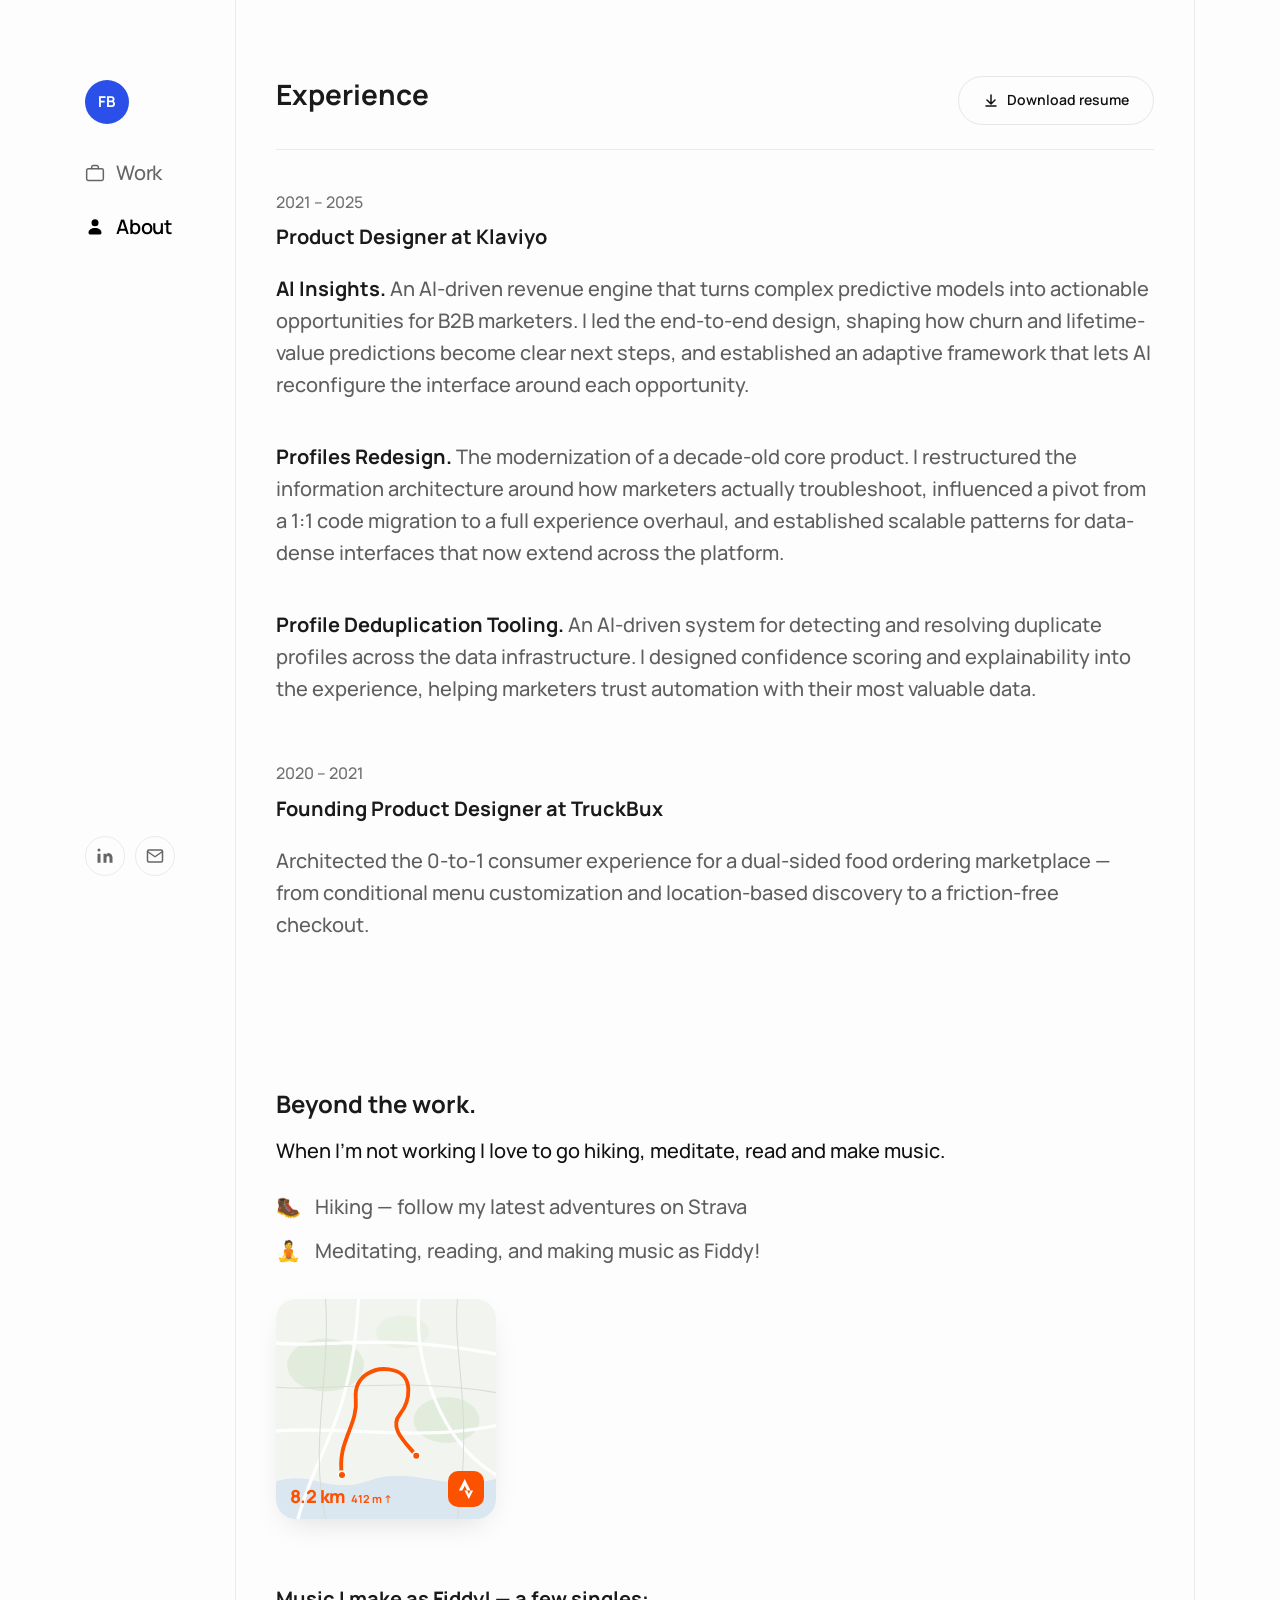
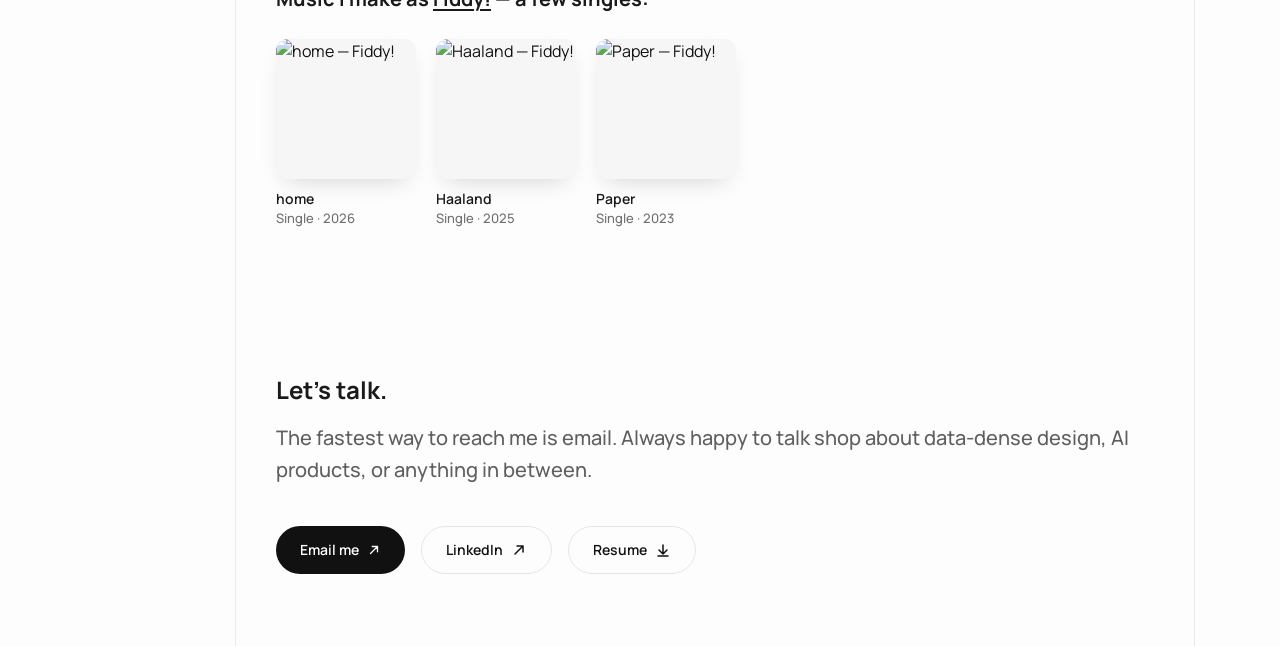
==== commit 8c5ddaf5: "Portfolio updates" ====
--- a/about.html
+++ b/about.html
@@ -30,7 +30,7 @@
     <section class="about-section reveal">
       <div class="about-exp-header">
         <h2 class="about-exp-heading">Experience</h2>
-        <a href="https://drive.google.com/file/d/1o-JkLellA3AufnttoC6DnsCMwlauHR3e/view" target="_blank" rel="noopener" class="btn-secondary"><svg viewBox="0 0 16 16" fill="none"><path d="M8 3v8M4 8l4 4 4-4M3 14h10" stroke="currentColor" stroke-width="1.5" stroke-linecap="round" stroke-linejoin="round"/></svg> Download resume</a>
+        <a href="Resume.pdf" download="Fidel-Boamah-Resume.pdf" class="btn-secondary"><svg viewBox="0 0 16 16" fill="none"><path d="M8 3v8M4 8l4 4 4-4M3 14h10" stroke="currentColor" stroke-width="1.5" stroke-linecap="round" stroke-linejoin="round"/></svg> Download resume</a>
       </div>
 
       <div class="about-exp">
@@ -53,7 +53,7 @@
         </div>
 
         <div class="about-exp-entry reveal reveal-d1">
-          <span class="about-exp-years">2018 – 2021</span>
+          <span class="about-exp-years">2020 – 2021</span>
           <h3 class="about-exp-title">Founding Product Designer at TruckBux</h3>
           <p>Architected the 0-to-1 consumer experience for a dual-sided food ordering marketplace — from conditional menu customization and location-based discovery to a friction-free checkout.</p>
         </div>
--- a/styles.css
+++ b/styles.css
@@ -4072,6 +4072,14 @@
   display: block;
   border-radius: 8px;
 }
+/* Crops a card's artwork to the AI Insights video's 1304x720 frame, so
+   the two animated cards share a shape. Display-only: the file is untouched. */
+.fig-card-tint img.fig-card-crop {
+  aspect-ratio: 1304 / 720;
+  object-fit: cover;
+  object-position: top; /* keep the top of each frame, trim only the bottom */
+}
+
 /* TruckBux: smaller centered artwork with breathing room */
 .fig-card-tint--truck img {
   width: auto;
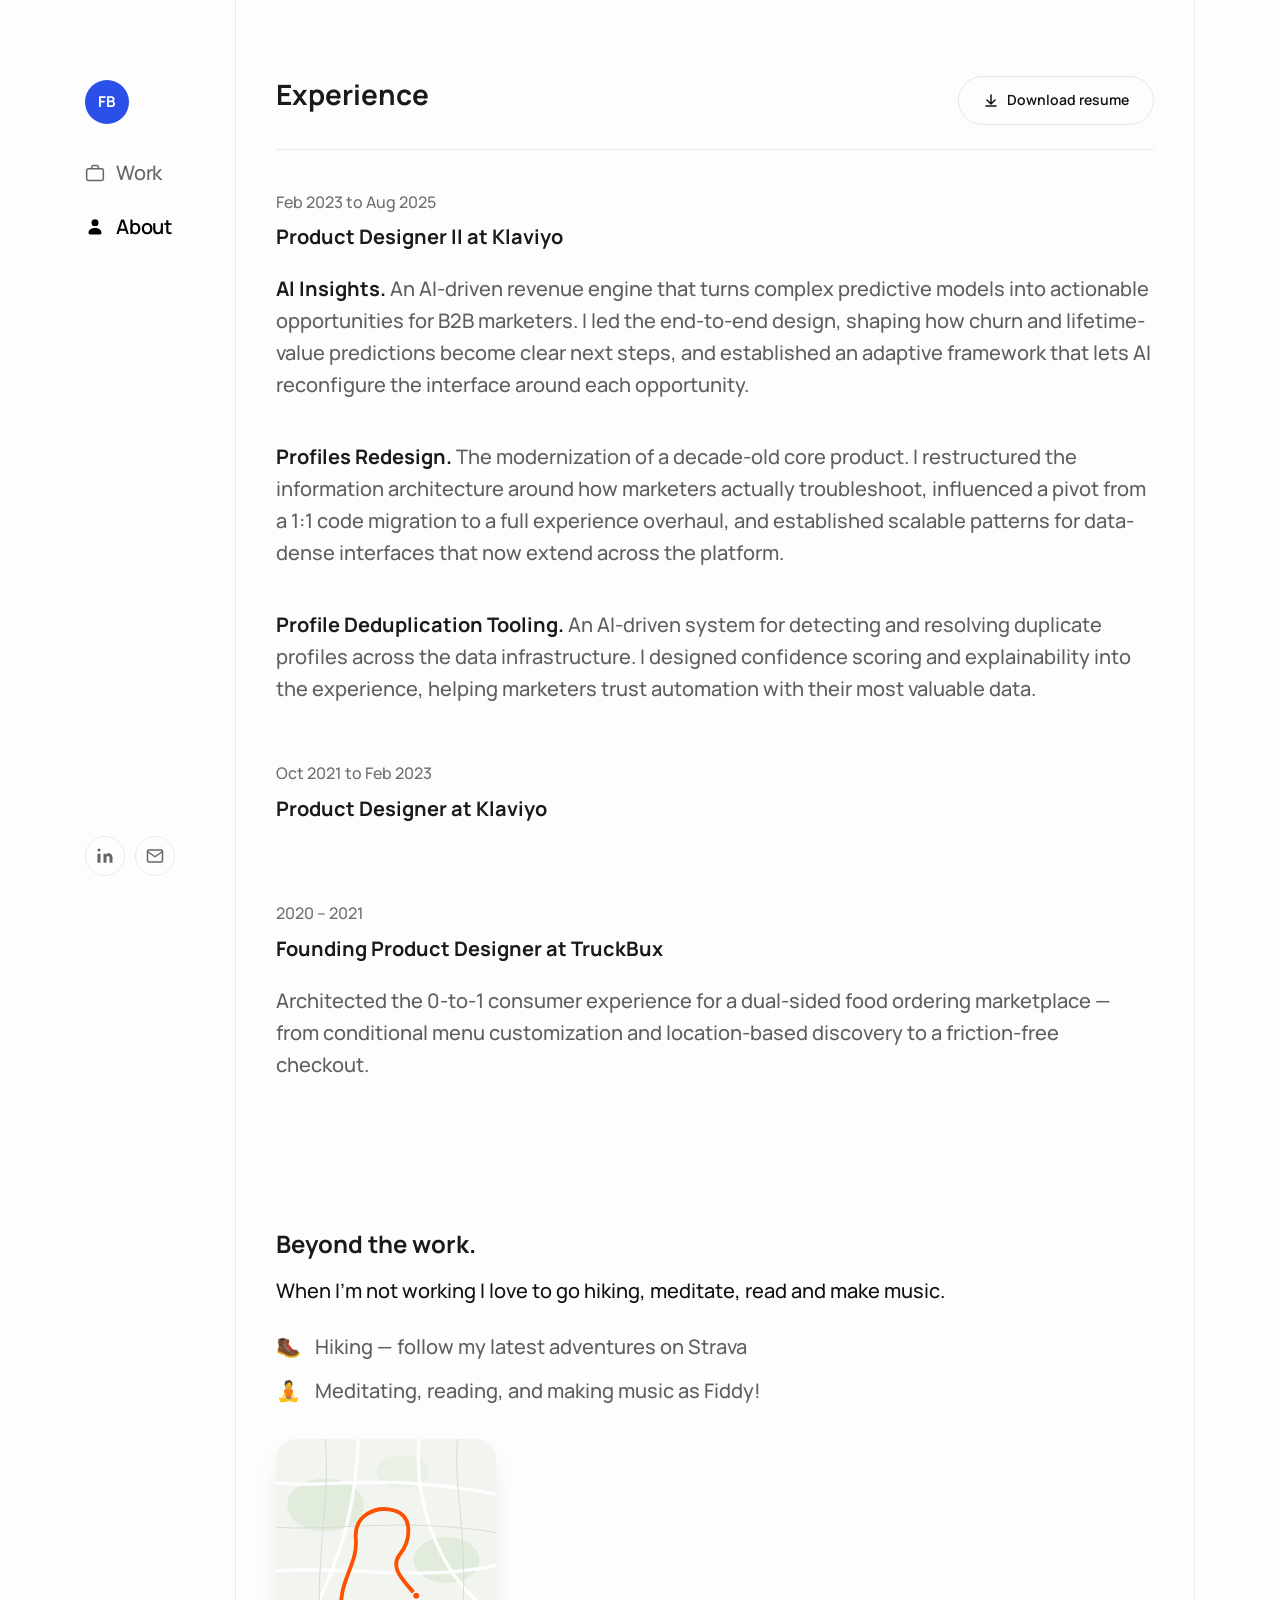
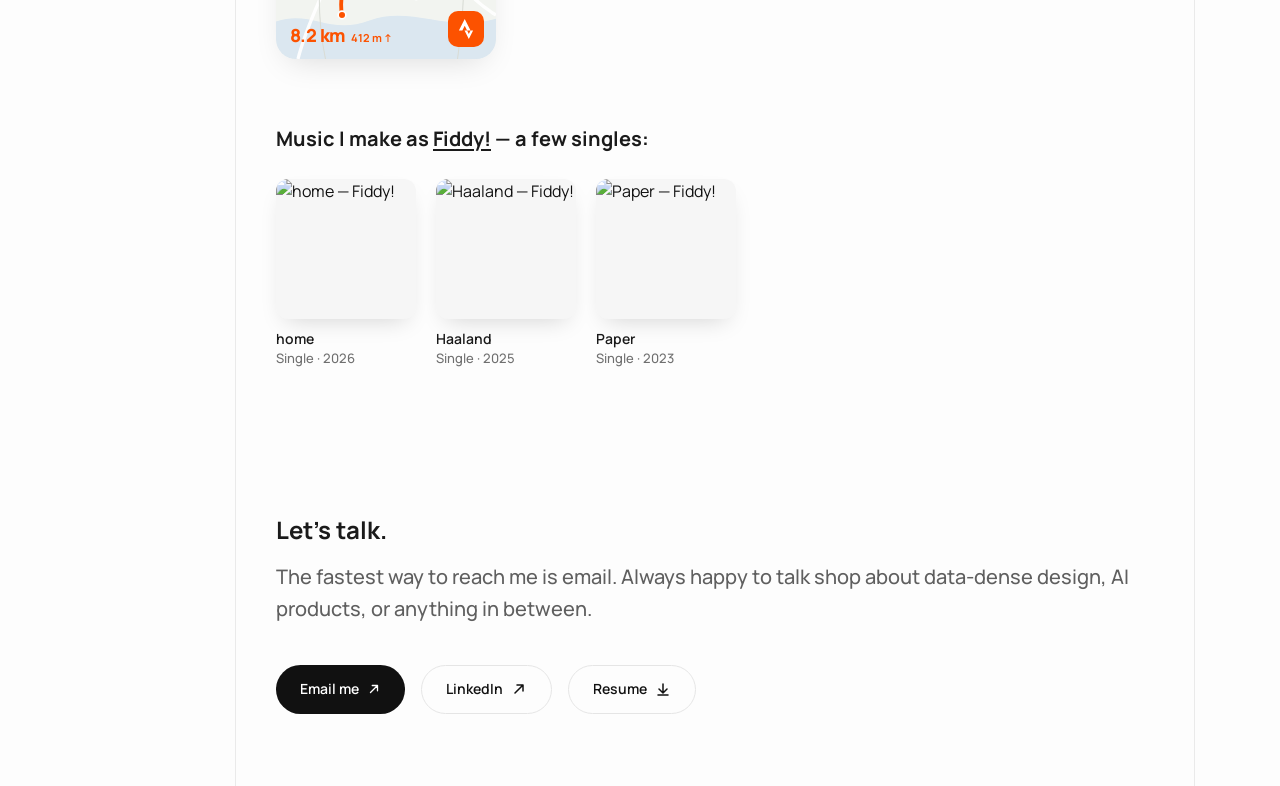
==== commit a0fb6dd2: "Metric updates Cleaning up the numbers" ====
--- a/about.html
+++ b/about.html
@@ -36,8 +36,8 @@
       <div class="about-exp">
 
         <div class="about-exp-entry reveal">
-          <span class="about-exp-years">2021 – 2025</span>
-          <h3 class="about-exp-title">Product Designer at Klaviyo</h3>
+          <span class="about-exp-years">Feb 2023 to Aug 2025</span>
+          <h3 class="about-exp-title">Product Designer II at Klaviyo</h3>
 
           <a class="about-exp-project" href="ai-insights.html" data-cursor-label="View case study &rarr;">
             <p><strong>AI Insights.</strong> An AI-driven revenue engine that turns complex predictive models into actionable opportunities for B2B marketers. I led the end-to-end design, shaping how churn and lifetime-value predictions become clear next steps, and established an adaptive framework that lets AI reconfigure the interface around each opportunity.</p>
@@ -50,6 +50,11 @@
           <div class="about-exp-project">
             <p><strong>Profile Deduplication Tooling.</strong> An AI-driven system for detecting and resolving duplicate profiles across the data infrastructure. I designed confidence scoring and explainability into the experience, helping marketers trust automation with their most valuable data.</p>
           </div>
+        </div>
+
+        <div class="about-exp-entry reveal">
+          <span class="about-exp-years">Oct 2021 to Feb 2023</span>
+          <h3 class="about-exp-title">Product Designer at Klaviyo</h3>
         </div>
 
         <div class="about-exp-entry reveal reveal-d1">
@@ -137,7 +142,7 @@
       <div class="about-cta">
         <a href="mailto:fidelboamah@gmail.com" class="btn-primary">Email me <svg viewBox="0 0 16 16" fill="none"><path d="M4 12L12 4M12 4H6M12 4V10" stroke="currentColor" stroke-width="1.5" stroke-linecap="round" stroke-linejoin="round"/></svg></a>
         <a href="https://www.linkedin.com/in/fidel-boamah/" target="_blank" rel="noopener" class="btn-secondary">LinkedIn <svg viewBox="0 0 16 16" fill="none"><path d="M4 12L12 4M12 4H6M12 4V10" stroke="currentColor" stroke-width="1.5" stroke-linecap="round" stroke-linejoin="round"/></svg></a>
-        <a href="https://drive.google.com/file/d/1o-JkLellA3AufnttoC6DnsCMwlauHR3e/view" target="_blank" rel="noopener" class="btn-secondary">Resume <svg viewBox="0 0 16 16" fill="none"><path d="M8 3v8M4 8l4 4 4-4M3 14h10" stroke="currentColor" stroke-width="1.5" stroke-linecap="round" stroke-linejoin="round"/></svg></a>
+        <a href="Resume.pdf" download="Fidel-Boamah-Resume.pdf" class="btn-secondary">Resume <svg viewBox="0 0 16 16" fill="none"><path d="M8 3v8M4 8l4 4 4-4M3 14h10" stroke="currentColor" stroke-width="1.5" stroke-linecap="round" stroke-linejoin="round"/></svg></a>
       </div>
     </section>
 
--- a/styles.css
+++ b/styles.css
@@ -4072,14 +4072,6 @@
   display: block;
   border-radius: 8px;
 }
-/* Crops a card's artwork to the AI Insights video's 1304x720 frame, so
-   the two animated cards share a shape. Display-only: the file is untouched. */
-.fig-card-tint img.fig-card-crop {
-  aspect-ratio: 1304 / 720;
-  object-fit: cover;
-  object-position: top; /* keep the top of each frame, trim only the bottom */
-}
-
 /* TruckBux: smaller centered artwork with breathing room */
 .fig-card-tint--truck img {
   width: auto;
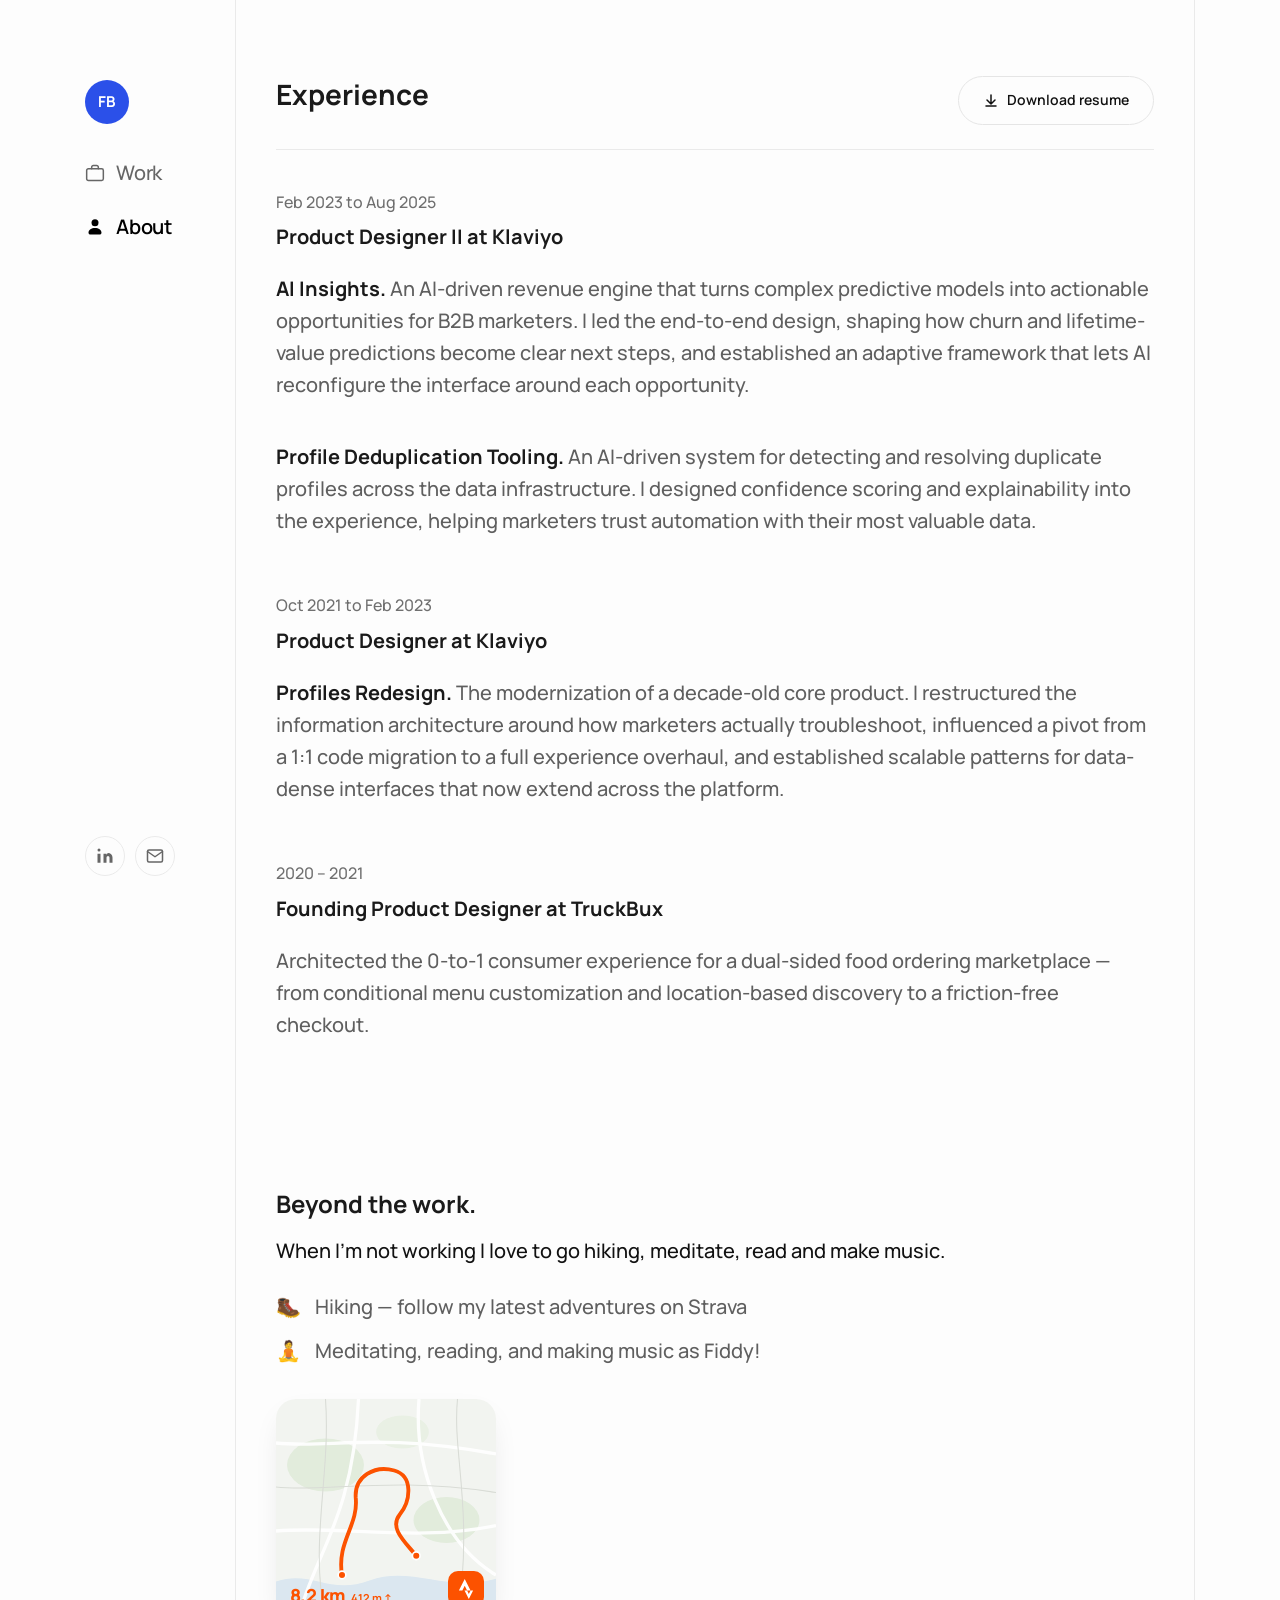
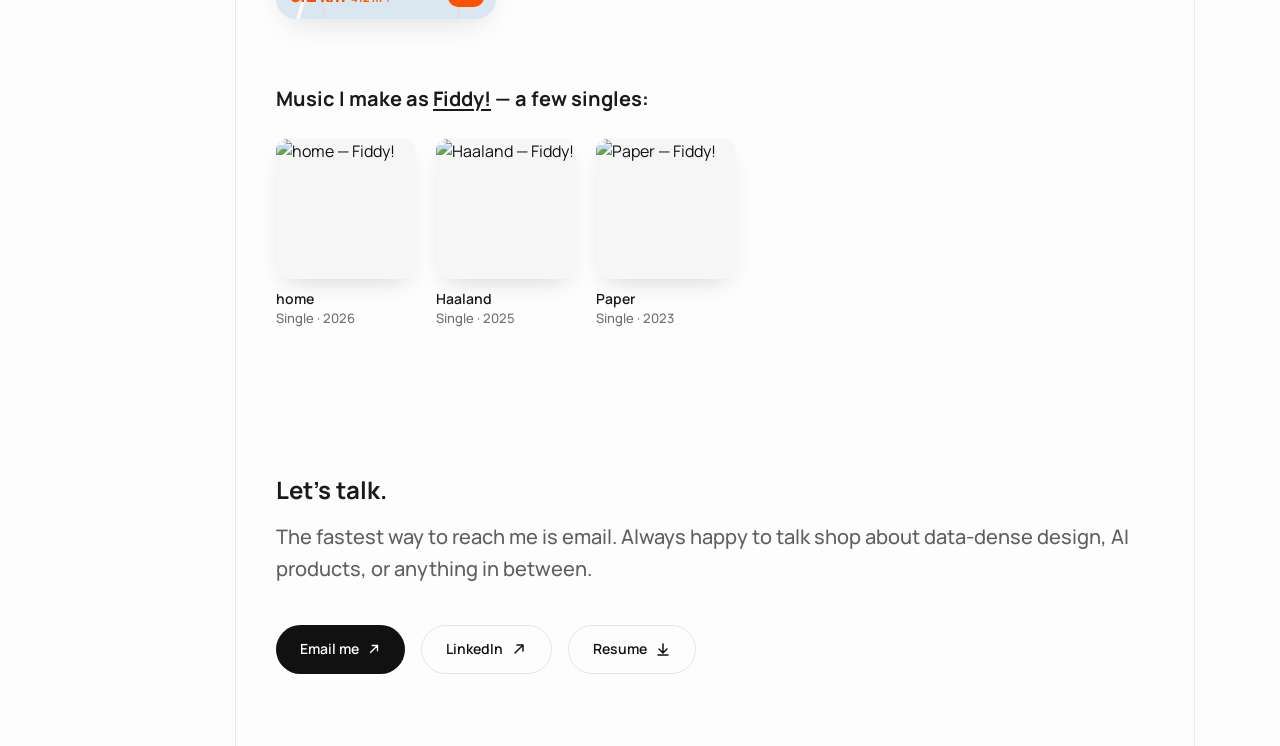
==== commit f608fd93: "Point resume links to FB_Resume.pdf; move Profiles Redesign under Oct 2021 role Co-Authored-By: Clau" ====
--- a/about.html
+++ b/about.html
@@ -30,7 +30,7 @@
     <section class="about-section reveal">
       <div class="about-exp-header">
         <h2 class="about-exp-heading">Experience</h2>
-        <a href="Resume.pdf" download="Fidel-Boamah-Resume.pdf" class="btn-secondary"><svg viewBox="0 0 16 16" fill="none"><path d="M8 3v8M4 8l4 4 4-4M3 14h10" stroke="currentColor" stroke-width="1.5" stroke-linecap="round" stroke-linejoin="round"/></svg> Download resume</a>
+        <a href="FB_Resume.pdf" download="Fidel-Boamah-Resume.pdf" class="btn-secondary"><svg viewBox="0 0 16 16" fill="none"><path d="M8 3v8M4 8l4 4 4-4M3 14h10" stroke="currentColor" stroke-width="1.5" stroke-linecap="round" stroke-linejoin="round"/></svg> Download resume</a>
       </div>
 
       <div class="about-exp">
@@ -43,10 +43,6 @@
             <p><strong>AI Insights.</strong> An AI-driven revenue engine that turns complex predictive models into actionable opportunities for B2B marketers. I led the end-to-end design, shaping how churn and lifetime-value predictions become clear next steps, and established an adaptive framework that lets AI reconfigure the interface around each opportunity.</p>
           </a>
 
-          <a class="about-exp-project" href="profiles-redesign.html" data-cursor-label="View case study &rarr;">
-            <p><strong>Profiles Redesign.</strong> The modernization of a decade-old core product. I restructured the information architecture around how marketers actually troubleshoot, influenced a pivot from a 1:1 code migration to a full experience overhaul, and established scalable patterns for data-dense interfaces that now extend across the platform.</p>
-          </a>
-
           <div class="about-exp-project">
             <p><strong>Profile Deduplication Tooling.</strong> An AI-driven system for detecting and resolving duplicate profiles across the data infrastructure. I designed confidence scoring and explainability into the experience, helping marketers trust automation with their most valuable data.</p>
           </div>
@@ -55,6 +51,10 @@
         <div class="about-exp-entry reveal">
           <span class="about-exp-years">Oct 2021 to Feb 2023</span>
           <h3 class="about-exp-title">Product Designer at Klaviyo</h3>
+
+          <a class="about-exp-project" href="profiles-redesign.html" data-cursor-label="View case study &rarr;">
+            <p><strong>Profiles Redesign.</strong> The modernization of a decade-old core product. I restructured the information architecture around how marketers actually troubleshoot, influenced a pivot from a 1:1 code migration to a full experience overhaul, and established scalable patterns for data-dense interfaces that now extend across the platform.</p>
+          </a>
         </div>
 
         <div class="about-exp-entry reveal reveal-d1">
@@ -142,7 +142,7 @@
       <div class="about-cta">
         <a href="mailto:fidelboamah@gmail.com" class="btn-primary">Email me <svg viewBox="0 0 16 16" fill="none"><path d="M4 12L12 4M12 4H6M12 4V10" stroke="currentColor" stroke-width="1.5" stroke-linecap="round" stroke-linejoin="round"/></svg></a>
         <a href="https://www.linkedin.com/in/fidel-boamah/" target="_blank" rel="noopener" class="btn-secondary">LinkedIn <svg viewBox="0 0 16 16" fill="none"><path d="M4 12L12 4M12 4H6M12 4V10" stroke="currentColor" stroke-width="1.5" stroke-linecap="round" stroke-linejoin="round"/></svg></a>
-        <a href="Resume.pdf" download="Fidel-Boamah-Resume.pdf" class="btn-secondary">Resume <svg viewBox="0 0 16 16" fill="none"><path d="M8 3v8M4 8l4 4 4-4M3 14h10" stroke="currentColor" stroke-width="1.5" stroke-linecap="round" stroke-linejoin="round"/></svg></a>
+        <a href="FB_Resume.pdf" download="Fidel-Boamah-Resume.pdf" class="btn-secondary">Resume <svg viewBox="0 0 16 16" fill="none"><path d="M8 3v8M4 8l4 4 4-4M3 14h10" stroke="currentColor" stroke-width="1.5" stroke-linecap="round" stroke-linejoin="round"/></svg></a>
       </div>
     </section>
 
